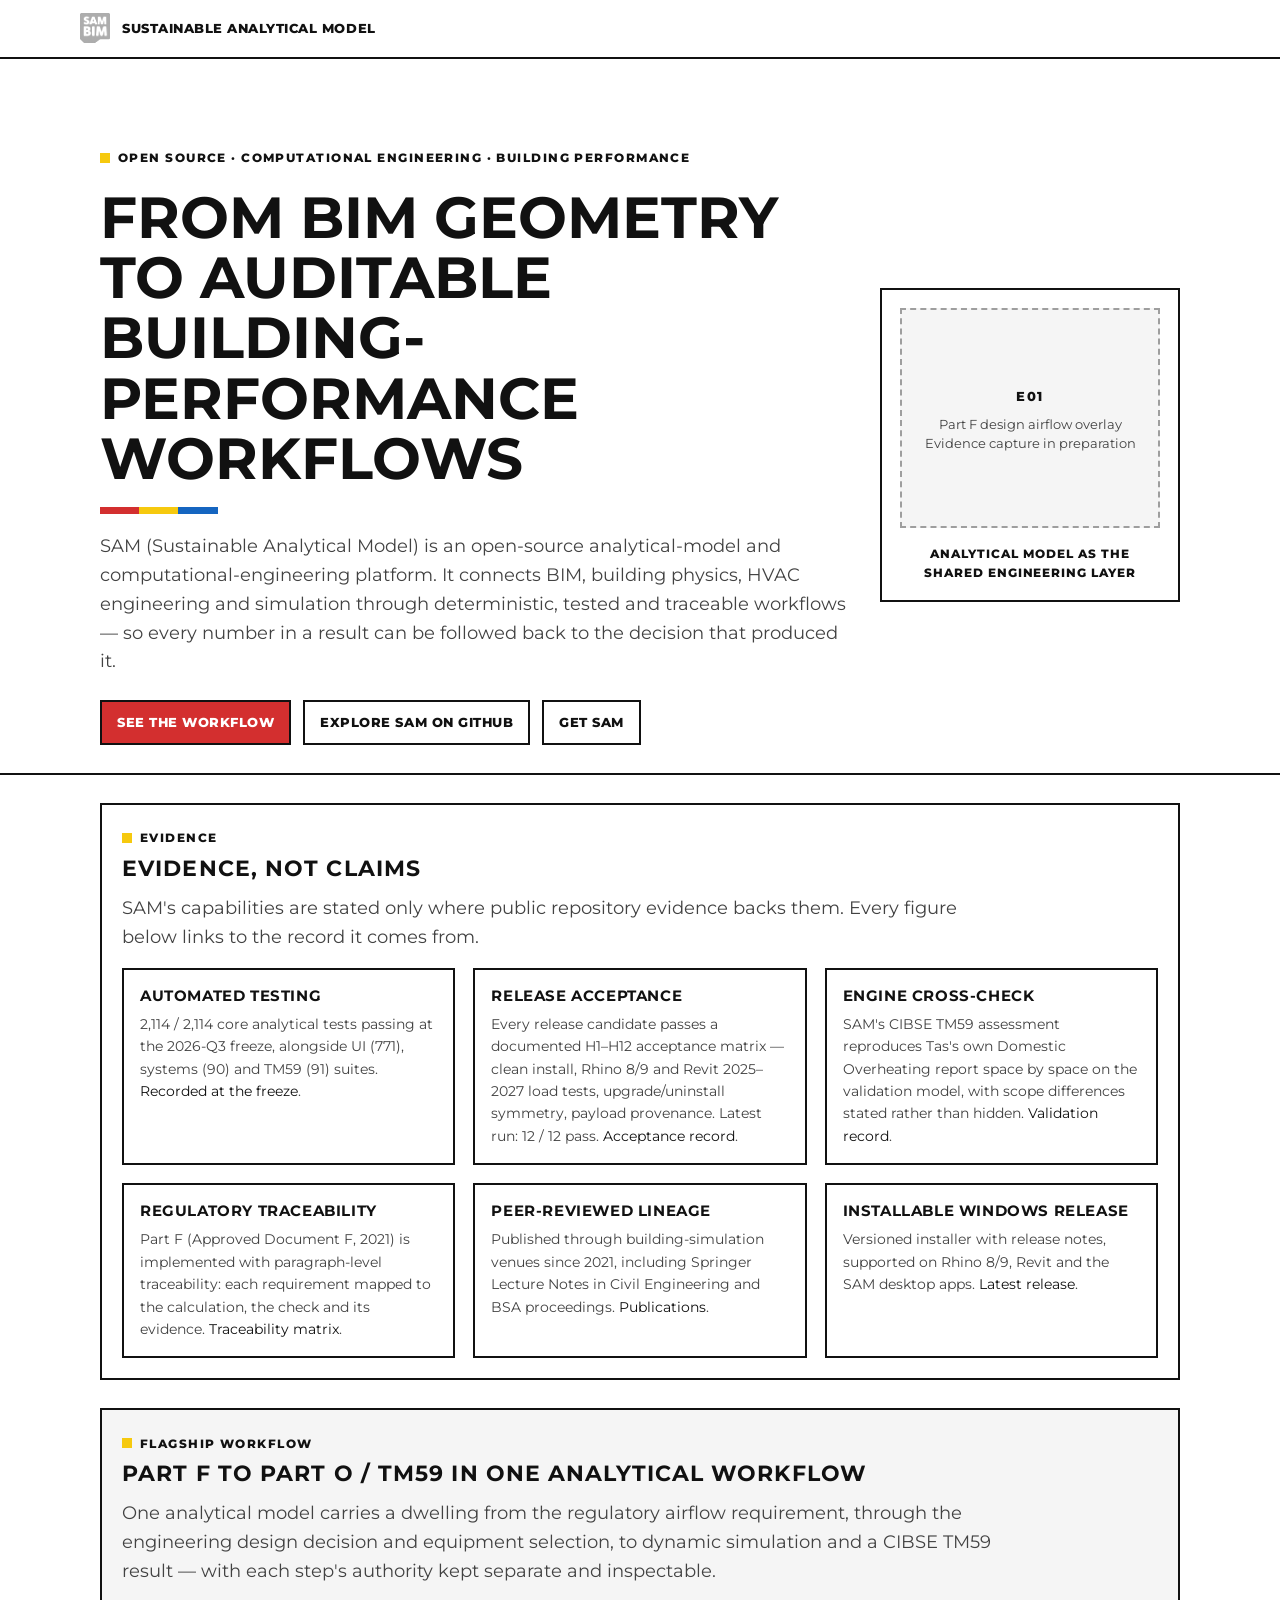
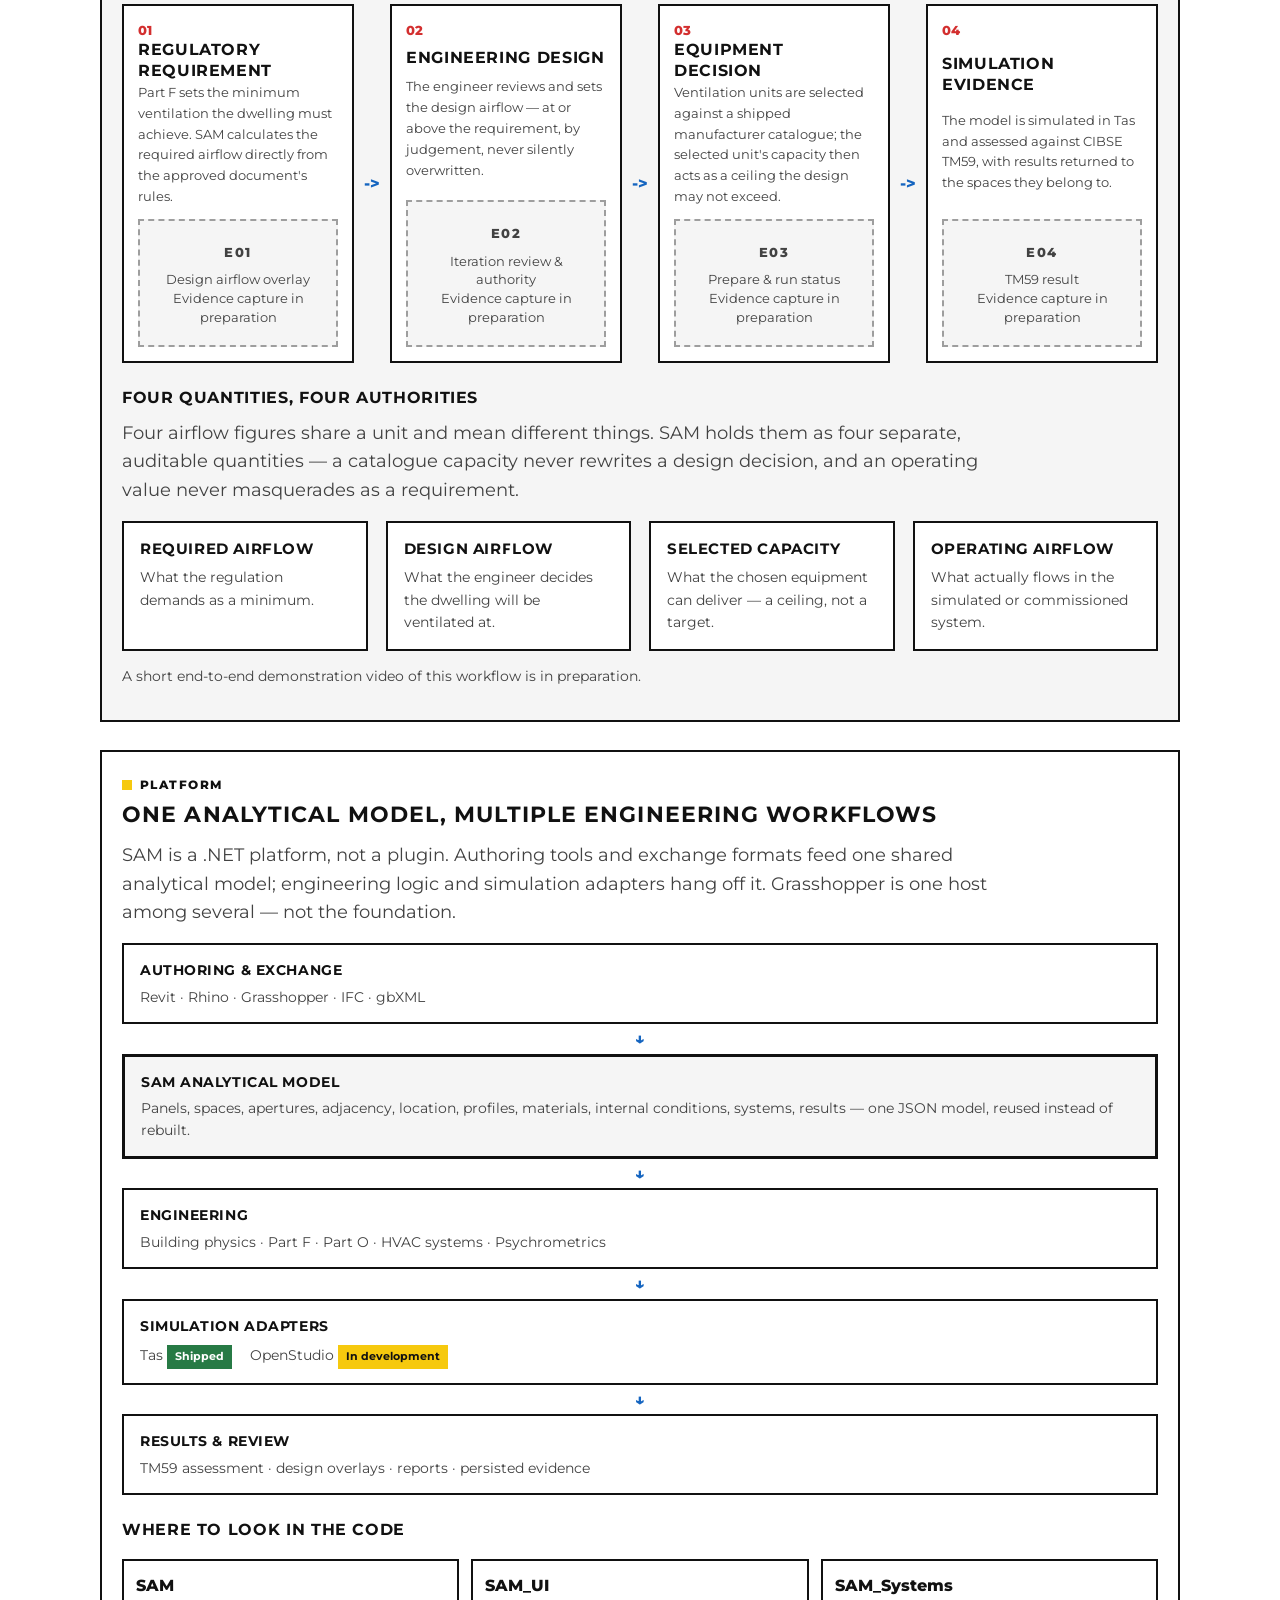
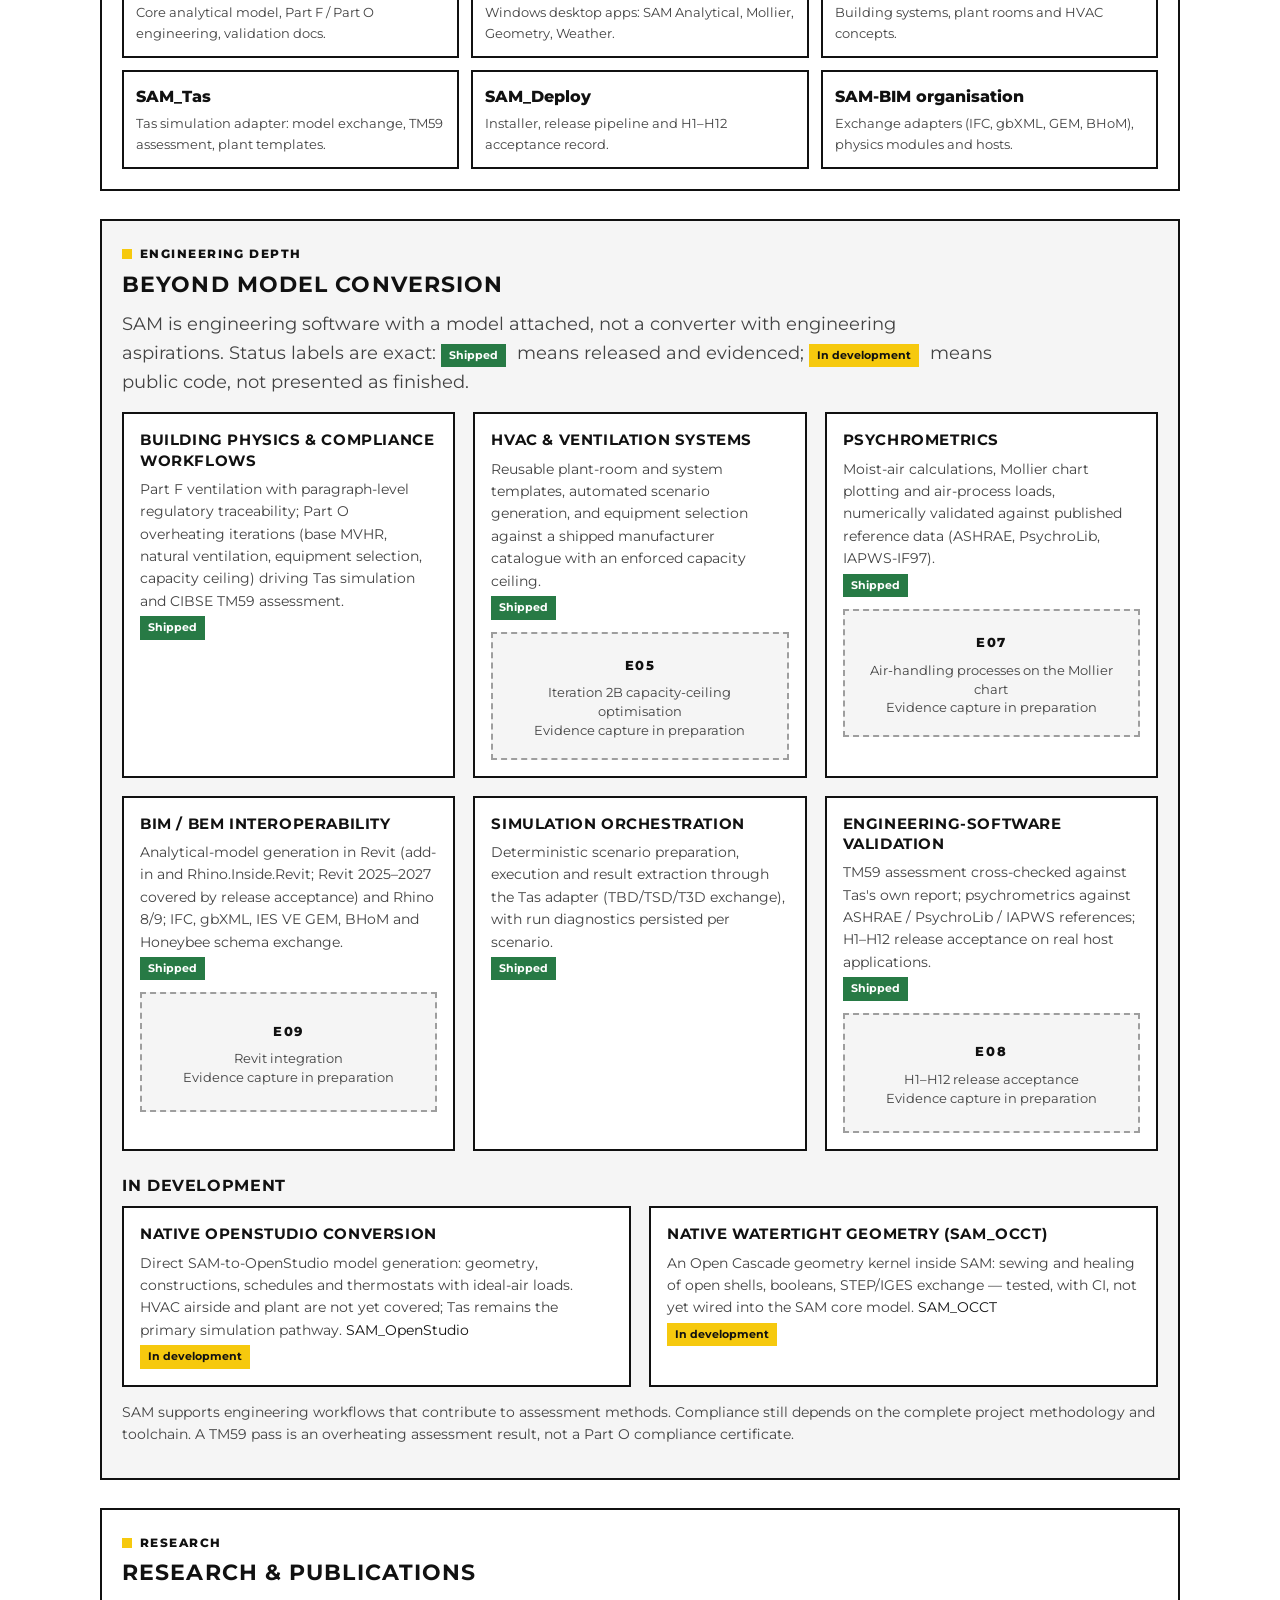
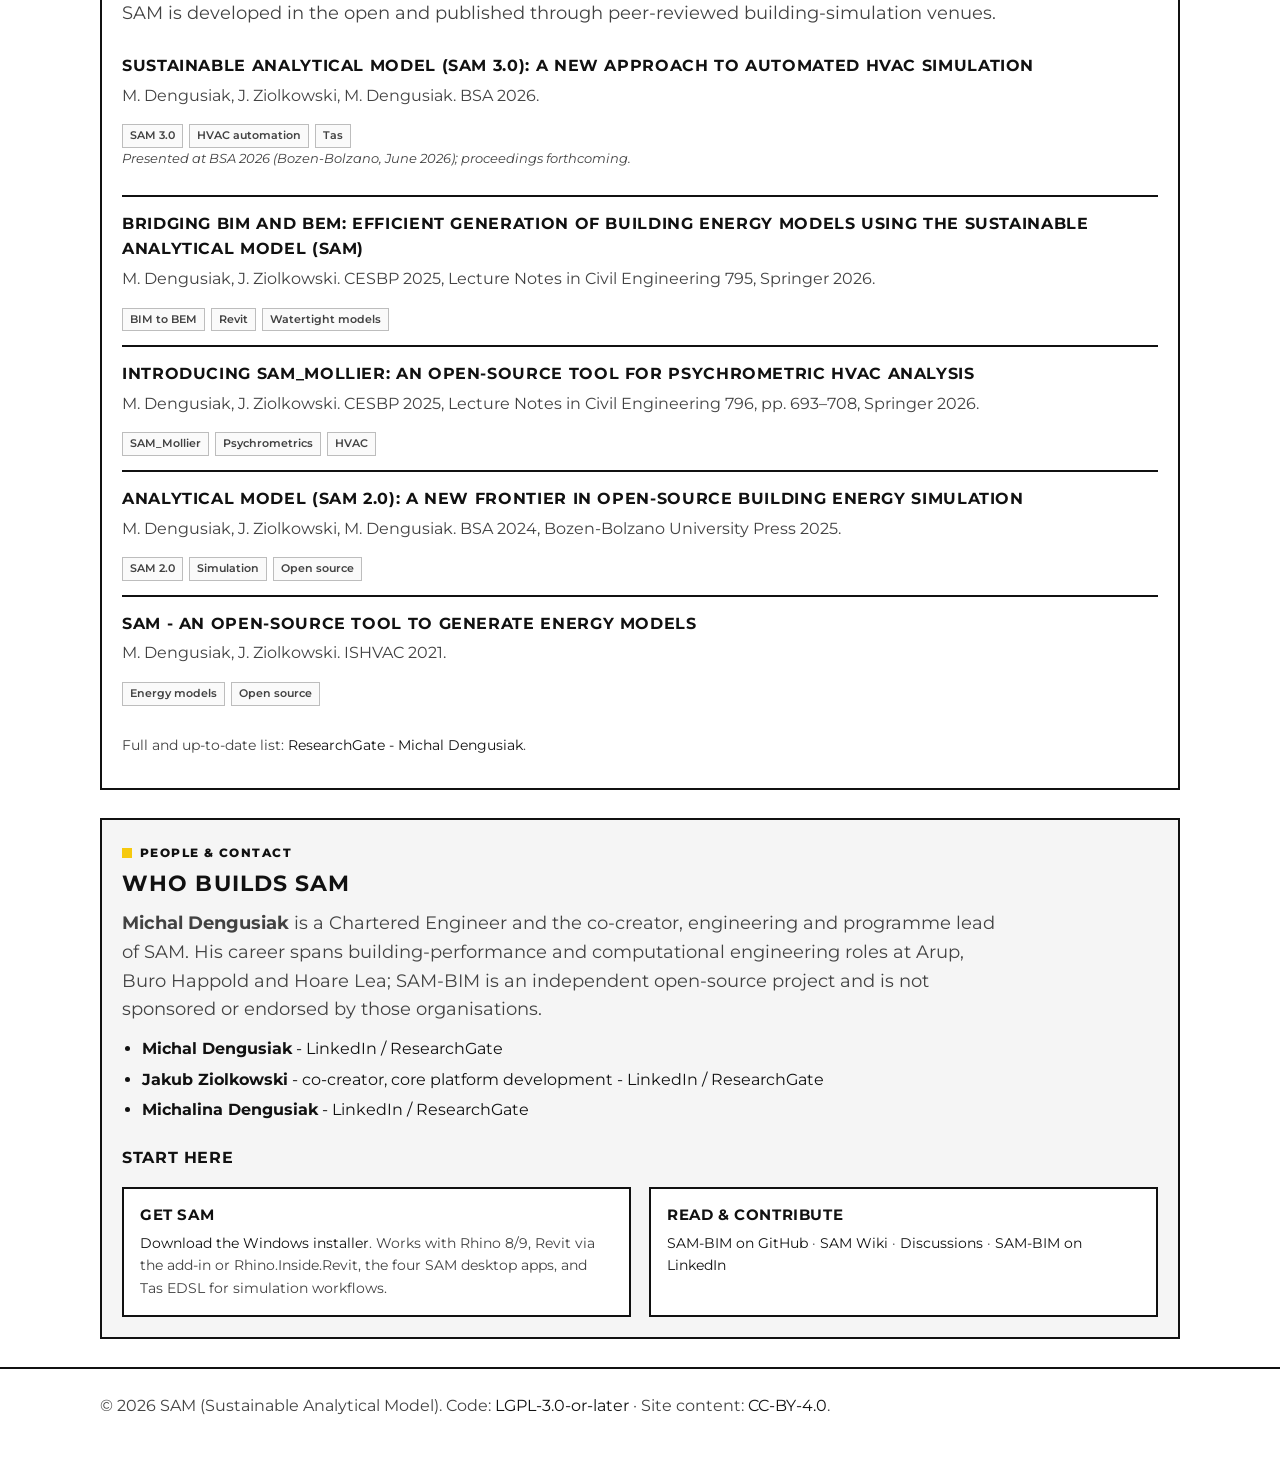
==== index.html @ 0655ae9a "P0 capability presentation: six-section homepage around evidenced Part F -> Part O/TM59 workflow - R" ====
<!DOCTYPE html>
<html lang="en">
<head>
  <meta charset="utf-8" />
  <meta name="viewport" content="width=device-width, initial-scale=1" />
  <title>SAM - Sustainable Analytical Model</title>
  <meta name="description" content="SAM is an open-source analytical-model and computational-engineering platform connecting BIM, building physics, HVAC engineering and simulation through deterministic, tested and traceable workflows." />
  <link rel="preconnect" href="https://fonts.googleapis.com">
  <link rel="preconnect" href="https://fonts.gstatic.com" crossorigin>
  <link href="https://fonts.googleapis.com/css2?family=Montserrat:wght@400;600;700;800&display=swap" rel="stylesheet">
  <link rel="icon" href="assets/SAM_BIM_logo.png" />
  <link rel="canonical" href="https://sambim.xyz/">

  <meta property="og:title" content="SAM - Sustainable Analytical Model" />
  <meta property="og:description" content="Open-source analytical-model and computational-engineering platform: BIM to building physics, HVAC engineering and simulation through tested, traceable workflows." />
  <meta property="og:type" content="website" />
  <meta property="og:image" content="https://sambim.xyz/assets/SAM_BIM_logo.png" />
  <meta property="og:url" content="https://sambim.xyz/" />
  <meta name="twitter:card" content="summary" />
  <meta name="twitter:image" content="https://sambim.xyz/assets/SAM_BIM_logo.png" />
  <meta name="theme-color" content="#111111" />

  <link rel="stylesheet" href="assets/css/site.css" />

  <script type="application/ld+json">
  {
    "@context":"https://schema.org",
    "@graph":[
      {
        "@type":"SoftwareApplication",
        "name":"Sustainable Analytical Model (SAM)",
        "applicationCategory":"EngineeringApplication",
        "operatingSystem":"Windows",
        "description":"Open-source analytical-model and computational-engineering platform connecting BIM, building physics, HVAC engineering and simulation through deterministic, tested and traceable workflows.",
        "publisher":{"@id":"https://sambim.xyz/#org"},
        "offers":{"@type":"Offer","price":"0","priceCurrency":"USD"},
        "license":"https://www.gnu.org/licenses/lgpl-3.0.html",
        "codeRepository":"https://github.com/SAM-BIM/SAM",
        "downloadUrl":"https://github.com/SAM-BIM/SAM_Deploy/releases/latest"
      },
      {
        "@type":"Organization",
        "@id":"https://sambim.xyz/#org",
        "name":"SAM-BIM",
        "url":"https://sambim.xyz",
        "logo":"https://sambim.xyz/assets/SAM_BIM_logo.png",
        "sameAs":[
          "https://github.com/SAM-BIM",
          "https://www.linkedin.com/company/sambim"
        ]
      }
    ]
  }
  </script>
</head>
<body>
  <a class="skip-link" href="#main">Skip to content</a>
  <header class="nav">
    <div class="container nav-inner">
      <a class="logo" href="#top" aria-label="SAM home">
        <img alt="SAM BIM logo" src="assets/SAM_BIM_logo.png" />
        <span class="word">Sustainable Analytical Model</span>
      </a>
      <details class="nav-menu">
        <summary>Menu</summary>
        <nav class="nav-links" aria-label="Primary">
          <a href="#evidence">Evidence</a>
          <a href="#workflow">Workflow</a>
          <a href="#platform">Platform</a>
          <a href="#depth">Engineering</a>
          <a href="#research">Research</a>
          <a href="#contact">Contact</a>
        </nav>
      </details>
    </div>
  </header>

  <!-- ============ SECTION 1 - HERO ============ -->
  <section id="top" class="hero">
    <div class="container hero-grid">
      <div>
        <span class="kicker">Open source &middot; Computational engineering &middot; Building performance</span>
        <h1>From BIM geometry to auditable building-performance workflows</h1>
        <p>SAM (Sustainable Analytical Model) is an open-source analytical-model and computational-engineering platform. It connects BIM, building physics, HVAC engineering and simulation through deterministic, tested and traceable workflows &mdash; so every number in a result can be followed back to the decision that produced it.</p>
        <div class="cta">
          <a class="btn primary" href="#workflow">See the workflow</a>
          <a class="btn" href="https://github.com/SAM-BIM/SAM" target="_blank" rel="noopener noreferrer">Explore SAM on GitHub</a>
          <a class="btn" href="https://github.com/SAM-BIM/SAM_Deploy/releases/latest" target="_blank" rel="noopener noreferrer">Get SAM</a>
        </div>
      </div>
      <div class="hero-media">
        <!-- EVIDENCE SLOT E01: when assets/evidence/E01_SAM_PartF_Design_Airflow_Overlay.png exists, replace this block with:
        <figure>
          <img alt="Part F design airflow review: required, design and operating airflows overlaid on the analytical model" src="assets/evidence/E01_SAM_PartF_Design_Airflow_Overlay.png" />
          <figcaption>Part F design airflow review in SAM.</figcaption>
        </figure> -->
        <div class="evidence-slot" data-evidence="E01">
          <div>
            <span class="eid">E01</span>
            <p class="enote">Part F design airflow overlay<br />Evidence capture in preparation</p>
          </div>
        </div>
        <div class="caption">Analytical model as the shared engineering layer</div>
      </div>
    </div>
  </section>

  <main class="container" id="main">

    <!-- ============ SECTION 2 - EVIDENCE ============ -->
    <section id="evidence" class="band">
      <span class="kicker">Evidence</span>
      <h2>Evidence, not claims</h2>
      <p class="lead">SAM's capabilities are stated only where public repository evidence backs them. Every figure below links to the record it comes from.</p>
      <div class="grid cols-3 mt-16">
        <article class="card">
          <h3>Automated testing</h3>
          <p>2,114 / 2,114 core analytical tests passing at the 2026-Q3 freeze, alongside UI (771), systems (90) and TM59 (91) suites. <a href="https://github.com/SAM-BIM/SAM/blob/sow/2026-Q3/PROJECT_PROGRESS.md" target="_blank" rel="noopener noreferrer">Recorded at the freeze</a>.</p>
        </article>
        <article class="card">
          <h3>Release acceptance</h3>
          <p>Every release candidate passes a documented H1&ndash;H12 acceptance matrix &mdash; clean install, Rhino 8/9 and Revit 2025&ndash;2027 load tests, upgrade/uninstall symmetry, payload provenance. Latest run: 12 / 12 pass. <a href="https://github.com/SAM-BIM/SAM_Deploy/blob/sow/2026-Q3/RELEASE_VALIDATION.md" target="_blank" rel="noopener noreferrer">Acceptance record</a>.</p>
        </article>
        <article class="card">
          <h3>Engine cross-check</h3>
          <p>SAM's CIBSE TM59 assessment reproduces Tas's own Domestic Overheating report space by space on the validation model, with scope differences stated rather than hidden. <a href="https://github.com/SAM-BIM/SAM/blob/sow/2026-Q3/documentation/PartO-TAS-VALIDATION.md" target="_blank" rel="noopener noreferrer">Validation record</a>.</p>
        </article>
        <article class="card">
          <h3>Regulatory traceability</h3>
          <p>Part F (Approved Document F, 2021) is implemented with paragraph-level traceability: each requirement mapped to the calculation, the check and its evidence. <a href="https://github.com/SAM-BIM/SAM/blob/sow/2026-Q3/documentation/PartF-ADF-Volume1-2021-Traceability.md" target="_blank" rel="noopener noreferrer">Traceability matrix</a>.</p>
        </article>
        <article class="card">
          <h3>Peer-reviewed lineage</h3>
          <p>Published through building-simulation venues since 2021, including Springer Lecture Notes in Civil Engineering and BSA proceedings. <a href="#research">Publications</a>.</p>
        </article>
        <article class="card">
          <h3>Installable Windows release</h3>
          <p>Versioned installer with release notes, supported on Rhino 8/9, Revit and the SAM desktop apps. <a href="https://github.com/SAM-BIM/SAM_Deploy/releases/latest" target="_blank" rel="noopener noreferrer">Latest release</a>.</p>
        </article>
      </div>
    </section>

    <!-- ============ SECTION 3 - FLAGSHIP ENGINEERING WORKFLOW ============ -->
    <section id="workflow" class="band soft">
      <span class="kicker">Flagship workflow</span>
      <h2>Part F to Part O / TM59 in one analytical workflow</h2>
      <p class="lead">One analytical model carries a dwelling from the regulatory airflow requirement, through the engineering design decision and equipment selection, to dynamic simulation and a CIBSE TM59 result &mdash; with each step's authority kept separate and inspectable.</p>

      <div class="workflow">
        <div class="step">
          <span class="num">01</span>
          <strong>Regulatory requirement</strong>
          <span>Part F sets the minimum ventilation the dwelling must achieve. SAM calculates the required airflow directly from the approved document's rules.</span>
          <!-- EVIDENCE SLOT E01: assets/evidence/E01_SAM_PartF_Design_Airflow_Overlay.png -->
          <div class="evidence-slot" data-evidence="E01">
            <div>
              <span class="eid">E01</span>
              <p class="enote">Design airflow overlay<br />Evidence capture in preparation</p>
            </div>
          </div>
        </div>
        <div class="connector" aria-hidden="true">-&gt;</div>
        <div class="step">
          <span class="num">02</span>
          <strong>Engineering design</strong>
          <span>The engineer reviews and sets the design airflow &mdash; at or above the requirement, by judgement, never silently overwritten.</span>
          <!-- EVIDENCE SLOT E02: assets/evidence/E02_SAM_PartO_Review_Iteration_Authority.png -->
          <div class="evidence-slot" data-evidence="E02">
            <div>
              <span class="eid">E02</span>
              <p class="enote">Iteration review &amp; authority<br />Evidence capture in preparation</p>
            </div>
          </div>
        </div>
        <div class="connector" aria-hidden="true">-&gt;</div>
        <div class="step">
          <span class="num">03</span>
          <strong>Equipment decision</strong>
          <span>Ventilation units are selected against a shipped manufacturer catalogue; the selected unit's capacity then acts as a ceiling the design may not exceed.</span>
          <!-- EVIDENCE SLOT E03: assets/evidence/E03_SAM_PartO_Prepare_Run_Status.png -->
          <div class="evidence-slot" data-evidence="E03">
            <div>
              <span class="eid">E03</span>
              <p class="enote">Prepare &amp; run status<br />Evidence capture in preparation</p>
            </div>
          </div>
        </div>
        <div class="connector" aria-hidden="true">-&gt;</div>
        <div class="step">
          <span class="num">04</span>
          <strong>Simulation evidence</strong>
          <span>The model is simulated in Tas and assessed against CIBSE TM59, with results returned to the spaces they belong to.</span>
          <!-- EVIDENCE SLOT E04: assets/evidence/E04_SAM_PartO_TM59_Result.png -->
          <div class="evidence-slot" data-evidence="E04">
            <div>
              <span class="eid">E04</span>
              <p class="enote">TM59 result<br />Evidence capture in preparation</p>
            </div>
          </div>
        </div>
      </div>

      <h3 class="mt-22">Four quantities, four authorities</h3>
      <p class="lead">Four airflow figures share a unit and mean different things. SAM holds them as four separate, auditable quantities &mdash; a catalogue capacity never rewrites a design decision, and an operating value never masquerades as a requirement.</p>
      <div class="grid cols-4 mt-16">
        <article class="card">
          <h3>Required airflow</h3>
          <p>What the regulation demands as a minimum.</p>
        </article>
        <article class="card">
          <h3>Design airflow</h3>
          <p>What the engineer decides the dwelling will be ventilated at.</p>
        </article>
        <article class="card">
          <h3>Selected capacity</h3>
          <p>What the chosen equipment can deliver &mdash; a ceiling, not a target.</p>
        </article>
        <article class="card">
          <h3>Operating airflow</h3>
          <p>What actually flows in the simulated or commissioned system.</p>
        </article>
      </div>
      <p class="note mt-14">
        <!-- VIDEO SLOT V1: ~3-minute flagship workflow video. Insert an embedded player here when V1 exists. -->
        A short end-to-end demonstration video of this workflow is in preparation.
      </p>
    </section>

    <!-- ============ SECTION 4 - SAM PLATFORM ============ -->
    <section id="platform" class="band">
      <span class="kicker">Platform</span>
      <h2>One analytical model, multiple engineering workflows</h2>
      <p class="lead">SAM is a .NET platform, not a plugin. Authoring tools and exchange formats feed one shared analytical model; engineering logic and simulation adapters hang off it. Grasshopper is one host among several &mdash; not the foundation.</p>

      <!-- ARCHITECTURE SLOT D1: replace this text architecture with assets/evidence/D1 (platform architecture diagram) when available. -->
      <div class="stack mt-16">
        <div class="layer">
          <h3>Authoring &amp; exchange</h3>
          <p>Revit &middot; Rhino &middot; Grasshopper &middot; IFC &middot; gbXML</p>
        </div>
        <div class="arrow" aria-hidden="true">&darr;</div>
        <div class="layer core">
          <h3>SAM analytical model</h3>
          <p>Panels, spaces, apertures, adjacency, location, profiles, materials, internal conditions, systems, results &mdash; one JSON model, reused instead of rebuilt.</p>
        </div>
        <div class="arrow" aria-hidden="true">&darr;</div>
        <div class="layer">
          <h3>Engineering</h3>
          <p>Building physics &middot; Part F &middot; Part O &middot; HVAC systems &middot; Psychrometrics</p>
        </div>
        <div class="arrow" aria-hidden="true">&darr;</div>
        <div class="layer">
          <h3>Simulation adapters</h3>
          <p>Tas <span class="tag shipped">Shipped</span> &nbsp; OpenStudio <span class="tag dev">In development</span></p>
        </div>
        <div class="arrow" aria-hidden="true">&darr;</div>
        <div class="layer">
          <h3>Results &amp; review</h3>
          <p>TM59 assessment &middot; design overlays &middot; reports &middot; persisted evidence</p>
        </div>
      </div>

      <h3 class="mt-22">Where to look in the code</h3>
      <div class="repo-list mt-16">
        <div class="repo"><a href="https://github.com/SAM-BIM/SAM" target="_blank" rel="noopener noreferrer">SAM</a><span>Core analytical model, Part F / Part O engineering, validation docs.</span></div>
        <div class="repo"><a href="https://github.com/SAM-BIM/SAM_UI" target="_blank" rel="noopener noreferrer">SAM_UI</a><span>Windows desktop apps: SAM Analytical, Mollier, Geometry, Weather.</span></div>
        <div class="repo"><a href="https://github.com/SAM-BIM/SAM_Systems" target="_blank" rel="noopener noreferrer">SAM_Systems</a><span>Building systems, plant rooms and HVAC concepts.</span></div>
        <div class="repo"><a href="https://github.com/SAM-BIM/SAM_Tas" target="_blank" rel="noopener noreferrer">SAM_Tas</a><span>Tas simulation adapter: model exchange, TM59 assessment, plant templates.</span></div>
        <div class="repo"><a href="https://github.com/SAM-BIM/SAM_Deploy" target="_blank" rel="noopener noreferrer">SAM_Deploy</a><span>Installer, release pipeline and H1&ndash;H12 acceptance record.</span></div>
        <div class="repo"><a href="https://github.com/SAM-BIM" target="_blank" rel="noopener noreferrer">SAM-BIM organisation</a><span>Exchange adapters (IFC, gbXML, GEM, BHoM), physics modules and hosts.</span></div>
      </div>
    </section>

    <!-- ============ SECTION 5 - ENGINEERING DEPTH ============ -->
    <section id="depth" class="band soft">
      <span class="kicker">Engineering depth</span>
      <h2>Beyond model conversion</h2>
      <p class="lead">SAM is engineering software with a model attached, not a converter with engineering aspirations. Status labels are exact: <span class="tag shipped">Shipped</span> means released and evidenced; <span class="tag dev">In development</span> means public code, not presented as finished.</p>

      <div class="grid cols-3 mt-16">
        <article class="card">
          <h3>Building physics &amp; compliance workflows</h3>
          <p>Part F ventilation with paragraph-level regulatory traceability; Part O overheating iterations (base MVHR, natural ventilation, equipment selection, capacity ceiling) driving Tas simulation and CIBSE TM59 assessment.</p>
          <span class="tag shipped">Shipped</span>
        </article>
        <article class="card">
          <h3>HVAC &amp; ventilation systems</h3>
          <p>Reusable plant-room and system templates, automated scenario generation, and equipment selection against a shipped manufacturer catalogue with an enforced capacity ceiling.</p>
          <span class="tag shipped">Shipped</span>
          <!-- EVIDENCE SLOT E05: assets/evidence/E05_SAM_PartO_Iteration2B_Optimisation.png -->
          <div class="evidence-slot" data-evidence="E05">
            <div>
              <span class="eid">E05</span>
              <p class="enote">Iteration 2B capacity-ceiling optimisation<br />Evidence capture in preparation</p>
            </div>
          </div>
        </article>
        <article class="card">
          <h3>Psychrometrics</h3>
          <p>Moist-air calculations, Mollier chart plotting and air-process loads, numerically validated against published reference data (ASHRAE, PsychroLib, IAPWS-IF97).</p>
          <span class="tag shipped">Shipped</span>
          <!-- EVIDENCE SLOT E07: assets/evidence/E07_SAM_AHU_Mollier.png -->
          <div class="evidence-slot" data-evidence="E07">
            <div>
              <span class="eid">E07</span>
              <p class="enote">Air-handling processes on the Mollier chart<br />Evidence capture in preparation</p>
            </div>
          </div>
        </article>
        <article class="card">
          <h3>BIM / BEM interoperability</h3>
          <p>Analytical-model generation in Revit (add-in and Rhino.Inside.Revit; Revit 2025&ndash;2027 covered by release acceptance) and Rhino 8/9; IFC, gbXML, IES VE GEM, BHoM and Honeybee schema exchange.</p>
          <span class="tag shipped">Shipped</span>
          <!-- EVIDENCE SLOT E09: assets/evidence/E09_SAM_Revit_Integration.png -->
          <div class="evidence-slot" data-evidence="E09">
            <div>
              <span class="eid">E09</span>
              <p class="enote">Revit integration<br />Evidence capture in preparation</p>
            </div>
          </div>
        </article>
        <article class="card">
          <h3>Simulation orchestration</h3>
          <p>Deterministic scenario preparation, execution and result extraction through the Tas adapter (TBD/TSD/T3D exchange), with run diagnostics persisted per scenario.</p>
          <span class="tag shipped">Shipped</span>
        </article>
        <article class="card">
          <h3>Engineering-software validation</h3>
          <p>TM59 assessment cross-checked against Tas's own report; psychrometrics against ASHRAE / PsychroLib / IAPWS references; H1&ndash;H12 release acceptance on real host applications.</p>
          <span class="tag shipped">Shipped</span>
          <!-- EVIDENCE SLOT E08: assets/evidence/E08_SAM_Release_Validation_H1_H12.png -->
          <div class="evidence-slot" data-evidence="E08">
            <div>
              <span class="eid">E08</span>
              <p class="enote">H1&ndash;H12 release acceptance<br />Evidence capture in preparation</p>
            </div>
          </div>
        </article>
      </div>

      <h3 class="mt-22">In development</h3>
      <div class="grid cols-2">
        <article class="card">
          <h3>Native OpenStudio conversion</h3>
          <p>Direct SAM-to-OpenStudio model generation: geometry, constructions, schedules and thermostats with ideal-air loads. HVAC airside and plant are not yet covered; Tas remains the primary simulation pathway. <a href="https://github.com/SAM-BIM/SAM_OpenStudio" target="_blank" rel="noopener noreferrer">SAM_OpenStudio</a></p>
          <span class="tag dev">In development</span>
        </article>
        <article class="card">
          <h3>Native watertight geometry (SAM_OCCT)</h3>
          <p>An Open Cascade geometry kernel inside SAM: sewing and healing of open shells, booleans, STEP/IGES exchange &mdash; tested, with CI, not yet wired into the SAM core model. <a href="https://github.com/SAM-BIM/SAM_OCCT" target="_blank" rel="noopener noreferrer">SAM_OCCT</a></p>
          <span class="tag dev">In development</span>
        </article>
      </div>
      <p class="note mt-14">SAM supports engineering workflows that contribute to assessment methods. Compliance still depends on the complete project methodology and toolchain. A TM59 pass is an overheating assessment result, not a Part O compliance certificate.</p>
    </section>

    <!-- ============ SECTION 6 - RESEARCH / PEOPLE / CONTACT ============ -->
    <section id="research" class="band">
      <span class="kicker">Research</span>
      <h2>Research &amp; publications</h2>
      <p class="lead">SAM is developed in the open and published through peer-reviewed building-simulation venues.</p>

      <article class="publication">
        <h3>Sustainable Analytical Model (SAM 3.0): A New Approach to Automated HVAC Simulation</h3>
        <p class="muted">M. Dengusiak, J. Ziolkowski, M. Dengusiak. BSA 2026.</p>
        <span class="tag">SAM 3.0</span><span class="tag">HVAC automation</span><span class="tag">Tas</span>
        <p class="coming">Presented at BSA 2026 (Bozen-Bolzano, June 2026); proceedings forthcoming.</p>
      </article>

      <article class="publication">
        <h3><a href="https://doi.org/10.1007/978-3-032-14011-1_75" target="_blank" rel="noopener noreferrer">Bridging BIM and BEM: Efficient Generation of Building Energy Models Using the Sustainable Analytical Model (SAM)</a></h3>
        <p class="muted">M. Dengusiak, J. Ziolkowski. CESBP 2025, Lecture Notes in Civil Engineering 795, Springer 2026.</p>
        <span class="tag">BIM to BEM</span><span class="tag">Revit</span><span class="tag">Watertight models</span>
      </article>

      <article class="publication">
        <h3><a href="https://doi.org/10.1007/978-3-032-14019-7_51" target="_blank" rel="noopener noreferrer">Introducing SAM_Mollier: An Open-Source Tool for Psychrometric HVAC Analysis</a></h3>
        <p class="muted">M. Dengusiak, J. Ziolkowski. CESBP 2025, Lecture Notes in Civil Engineering 796, pp. 693&ndash;708, Springer 2026.</p>
        <span class="tag">SAM_Mollier</span><span class="tag">Psychrometrics</span><span class="tag">HVAC</span>
      </article>

      <article class="publication">
        <h3><a href="https://doi.org/10.13124/9788860462022" target="_blank" rel="noopener noreferrer">Analytical Model (SAM 2.0): A New Frontier in Open-Source Building Energy Simulation</a></h3>
        <p class="muted">M. Dengusiak, J. Ziolkowski, M. Dengusiak. BSA 2024, Bozen-Bolzano University Press 2025.</p>
        <span class="tag">SAM 2.0</span><span class="tag">Simulation</span><span class="tag">Open source</span>
      </article>

      <article class="publication">
        <h3><a href="https://www.researchgate.net/publication/354793510_SAM_-_An_Open-Source_Tool_to_Generate_Energy_Models" target="_blank" rel="noopener noreferrer">SAM - An Open-Source Tool to Generate Energy Models</a></h3>
        <p class="muted">M. Dengusiak, J. Ziolkowski. ISHVAC 2021.</p>
        <span class="tag">Energy models</span><span class="tag">Open source</span>
      </article>

      <p class="note mt-14">Full and up-to-date list: <a href="https://www.researchgate.net/profile/Michal-Dengusiak/publications" target="_blank" rel="noopener noreferrer">ResearchGate - Michal Dengusiak</a>.</p>
    </section>

    <section id="contact" class="band soft">
      <span class="kicker">People &amp; contact</span>
      <h2>Who builds SAM</h2>
      <p class="lead"><strong>Michal Dengusiak</strong> is a Chartered Engineer and the co-creator, engineering and programme lead of SAM. His career spans building-performance and computational engineering roles at Arup, Buro Happold and Hoare Lea; SAM-BIM is an independent open-source project and is not sponsored or endorsed by those organisations.</p>
      <ul>
        <li><strong>Michal Dengusiak</strong> - <a href="https://www.linkedin.com/in/michal-dengusiak-a8028020/" target="_blank" rel="noopener noreferrer">LinkedIn</a> / <a href="https://www.researchgate.net/profile/Michal-Dengusiak" target="_blank" rel="noopener noreferrer">ResearchGate</a></li>
        <li><strong>Jakub Ziolkowski</strong> - co-creator, core platform development - <a href="https://www.linkedin.com/in/jakubziolkowski/" target="_blank" rel="noopener noreferrer">LinkedIn</a> / <a href="https://www.researchgate.net/profile/Jakub-Ziolkowski" target="_blank" rel="noopener noreferrer">ResearchGate</a></li>
        <li><strong>Michalina Dengusiak</strong> - <a href="https://www.linkedin.com/in/michalina-dengusiak-809a97303/" target="_blank" rel="noopener noreferrer">LinkedIn</a> / <a href="https://www.researchgate.net/profile/Michalina-Dengusiak" target="_blank" rel="noopener noreferrer">ResearchGate</a></li>
      </ul>

      <h3 class="mt-22">Start here</h3>
      <div class="grid cols-2 mt-16">
        <article class="card">
          <h3>Get SAM</h3>
          <p><a href="https://github.com/SAM-BIM/SAM_Deploy/releases/latest" target="_blank" rel="noopener noreferrer">Download the Windows installer</a>. Works with Rhino 8/9, Revit via the add-in or Rhino.Inside.Revit, the four SAM desktop apps, and Tas EDSL for simulation workflows.</p>
        </article>
        <article class="card">
          <h3>Read &amp; contribute</h3>
          <p><a href="https://github.com/SAM-BIM" target="_blank" rel="noopener noreferrer">SAM-BIM on GitHub</a> &middot; <a href="https://github.com/SAM-BIM/SAM/wiki" target="_blank" rel="noopener noreferrer">SAM Wiki</a> &middot; <a href="https://github.com/SAM-BIM/SAM/discussions" target="_blank" rel="noopener noreferrer">Discussions</a> &middot; <a href="https://www.linkedin.com/company/sambim" target="_blank" rel="noopener noreferrer">SAM-BIM on LinkedIn</a></p>
        </article>
      </div>
      <!-- EVIDENCE SLOT E06: assets/evidence/E06_SAM_Analytical_Model_Context.png - candidate supporting visual for this section or the SAM README screenshot strip. -->
    </section>

  </main>

  <footer>
    <div class="container">
      <div>&copy; <span id="year">2026</span> SAM (Sustainable Analytical Model). Code: <a href="https://www.gnu.org/licenses/lgpl-3.0.html" target="_blank" rel="noopener noreferrer">LGPL-3.0-or-later</a> &middot; Site content: <a href="https://creativecommons.org/licenses/by/4.0/" target="_blank" rel="noopener noreferrer">CC-BY-4.0</a>.</div>
    </div>
  </footer>

  <script>
    document.getElementById('year').textContent = new Date().getFullYear();
  </script>
</body>
</html>
---- assets/css/site.css ----
/* SAM - Sustainable Analytical Model | sambim.xyz
   Extracted from index.html (Phase 3). Design tokens unchanged. */

:root{
  --bg:#ffffff;
  --text:#111111;
  --muted:#424242;
  --soft:#f5f5f5;
  --line:#111111;
  --red:#d32f2f;
  --blue:#1565c0;
  --yellow:#f6c90e;
  --green:#277a45;
}
*{box-sizing:border-box}
html,body{margin:0;padding:0;color:var(--text);background:var(--bg);font:16px/1.6 Montserrat,system-ui,-apple-system,Segoe UI,Roboto,Helvetica,Arial,sans-serif}
html{scroll-behavior:smooth}
a{color:var(--text);text-decoration:none;border-bottom:1px solid transparent}
a:hover{border-bottom-color:var(--text)}
.container{max-width:1120px;margin:0 auto;padding:0 20px}

/* Accessibility: skip link (hidden until focused) */
.skip-link{position:absolute;left:-9999px;top:0;background:#fff;border:2px solid var(--line);padding:8px 12px;z-index:30;font-weight:700}
.skip-link:focus{left:12px;top:12px}

/* Header / navigation */
.nav{position:sticky;top:0;z-index:20;background:#fff;border-bottom:2px solid var(--line)}
.nav-inner{display:flex;align-items:center;justify-content:space-between;gap:20px;padding:13px 0}
.logo{display:flex;align-items:center;gap:12px;min-width:235px}
.logo img{width:30px;height:30px;filter:grayscale(100%) contrast(120%)}
.logo .word{font-weight:800;letter-spacing:.04em;text-transform:uppercase;font-size:13px}
.nav-menu{display:flex}
.nav-menu>summary{display:none;list-style:none;cursor:pointer;border:2px solid var(--line);padding:8px 12px;font-weight:800;text-transform:uppercase;letter-spacing:.06em;font-size:12px;background:#fff}
.nav-menu>summary::-webkit-details-marker{display:none}
.nav-links{display:flex;align-items:center;justify-content:flex-end;gap:14px;flex-wrap:wrap}
.nav-links a{font-size:12px;letter-spacing:.06em;text-transform:uppercase;font-weight:700}

/* Hero */
.hero{border-bottom:2px solid var(--line);padding:58px 0 28px}
.hero-grid{display:grid;grid-template-columns:minmax(0,1.35fr) 300px;gap:34px;align-items:center}
.hero h1{font-size:clamp(31px,5vw,58px);line-height:1.04;margin:12px 0;text-transform:uppercase;letter-spacing:0}
.hero h1::after{content:"";display:block;width:118px;height:7px;margin:18px 0 0;background:linear-gradient(90deg,var(--red) 0 33%,var(--yellow) 33% 66%,var(--blue) 66% 100%)}
.hero p{max-width:760px;margin:18px 0 0;color:var(--muted);font-size:18px}
.hero-media{border:2px solid var(--line);padding:18px;background:#fff;display:grid;place-items:center;min-height:260px}
.hero-media img{max-width:210px;width:72%;height:auto}
.hero-media .caption{margin-top:16px;font-weight:800;text-transform:uppercase;letter-spacing:.08em;text-align:center;font-size:12px}
.cta{display:flex;gap:12px;flex-wrap:wrap;margin-top:24px}
.btn{display:inline-flex;align-items:center;justify-content:center;min-height:44px;padding:10px 15px;border:2px solid var(--line);font-weight:800;text-transform:uppercase;letter-spacing:.04em;font-size:13px;background:#fff}
.btn.primary{background:var(--red);color:#fff}
.btn.primary:hover{border-bottom-color:var(--line)}

/* Layout primitives */
main{padding:26px 0 80px}
section{margin:28px 0}
.band{border:2px solid var(--line);padding:20px;background:#fff}
.band.soft{background:var(--soft)}
.grid{display:grid;gap:18px}
.cols-2{grid-template-columns:repeat(2,minmax(0,1fr))}
.cols-3{grid-template-columns:repeat(3,minmax(0,1fr))}
.cols-4{grid-template-columns:repeat(4,minmax(0,1fr))}
.card{border:2px solid var(--line);background:#fff;padding:16px;min-width:0}
.card h3{margin:0 0 7px;font-size:15px;line-height:1.35;text-transform:uppercase;letter-spacing:.04em}
.card p{margin:0;color:var(--muted);font-size:14px}
.kicker{display:inline-flex;align-items:center;gap:8px;font-size:12px;letter-spacing:.12em;text-transform:uppercase;font-weight:800;margin-bottom:8px}
.kicker::before{content:"";display:inline-block;width:10px;height:10px;background:var(--yellow)}
h2{font-size:22px;line-height:1.2;margin:0 0 12px;text-transform:uppercase;letter-spacing:.05em}
h3{font-size:16px;margin:0 0 8px;text-transform:uppercase;letter-spacing:.04em}
p{margin:0 0 12px}
.muted{color:var(--muted)}
.lead{font-size:18px;max-width:880px;color:var(--muted)}
ul,ol{margin:0;padding-left:20px}
li{margin:5px 0}
.note{font-size:14px;color:var(--muted)}
.metric-row{display:grid;grid-template-columns:repeat(4,minmax(0,1fr));gap:12px;margin-top:16px}
.metric{border:2px solid var(--line);padding:14px;background:#fff}
.metric strong{display:block;font-size:23px;line-height:1.1}
.metric span{display:block;margin-top:6px;color:var(--muted);font-size:13px}

/* Workflow steps */
.workflow{display:grid;grid-template-columns:1fr auto 1fr auto 1fr auto 1fr;gap:10px;align-items:stretch;margin-top:18px}
.step{border:2px solid var(--line);background:#fff;padding:14px;min-height:116px;display:flex;flex-direction:column;justify-content:space-between}
.step .num{font-weight:800;color:var(--red);font-size:13px}
.step strong{text-transform:uppercase;letter-spacing:.04em;line-height:1.3}
.step span{color:var(--muted);font-size:13px}
.connector{display:grid;place-items:center;font-weight:800;color:var(--blue)}

/* Roadmap timeline */
.timeline{display:grid;gap:12px;margin-top:14px}
.milestone{display:grid;grid-template-columns:145px 1fr;gap:16px;border-top:2px solid var(--line);padding-top:12px}
.milestone strong{font-size:15px;text-transform:uppercase;letter-spacing:.04em}
.milestone p{margin:0;color:var(--muted)}

/* Ecosystem */
.module-group{margin-top:18px}
.module-group h3{display:flex;align-items:center;gap:8px;margin-bottom:10px}
.module-group h3::before{content:"";width:10px;height:10px;background:var(--blue)}
.repo-list{display:grid;grid-template-columns:repeat(3,minmax(0,1fr));gap:12px}
.repo{border:2px solid var(--line);padding:12px;background:#fff}
.repo a{font-weight:800}
.repo span{display:block;margin-top:4px;color:var(--muted);font-size:13px}

/* Publications */
.publication{border-top:2px solid var(--line);padding:14px 0}
.publication:first-of-type{border-top:0}
.publication h3{margin-bottom:4px}
.coming{color:var(--muted);font-size:13px;font-style:italic}

/* Tags and status chips */
.tag{display:inline-block;border:1px solid #bdbdbd;color:var(--muted);padding:2px 7px;margin:4px 6px 0 0;font-size:11px;font-weight:600;text-transform:none;letter-spacing:0;background:#fafafa}
.tag.shipped{background:var(--green);border-color:var(--green);color:#ffffff;font-weight:700}
.tag.dev{background:var(--yellow);border-color:var(--yellow);color:#111111;font-weight:700}
.tag.future{background:#ffffff;border-color:var(--blue);color:var(--blue);font-weight:700}

/* Figures (used by workflow screenshots) */
figure{margin:18px 0}
figure img{max-width:100%;height:auto;border:2px solid var(--line);display:block}
figcaption{margin-top:8px;font-size:13px;color:var(--muted)}

/* Evidence slots: screenshot placeholders until the captures exist.
   Never reference a missing image; swap the slot for a <figure> on drop-in. */
.evidence-slot{border:2px dashed #9e9e9e;background:var(--soft);padding:18px;display:grid;place-items:center;min-height:120px;text-align:center;margin-top:12px}
.hero-media .evidence-slot{margin-top:0;min-height:220px;width:100%}
.evidence-slot .eid{font-weight:800;letter-spacing:.12em;text-transform:uppercase;font-size:13px}
.evidence-slot .enote{margin:6px 0 0;color:var(--muted);font-size:13px;line-height:1.45}

/* Platform stack: text architecture until the D1 diagram exists */
.stack{display:grid;gap:0}
.stack .layer{border:2px solid var(--line);background:#fff;padding:14px 16px}
.stack .layer h3{margin:0 0 4px;font-size:14px}
.stack .layer p{margin:0;color:var(--muted);font-size:14px}
.stack .layer.core{background:var(--soft);border-width:3px}
.stack .arrow{display:grid;place-items:center;font-weight:800;color:var(--blue);padding:2px 0}

footer{border-top:2px solid var(--line);padding:24px 0 58px;color:var(--muted)}

/* Motion preferences */
@media (prefers-reduced-motion:reduce){
  html{scroll-behavior:auto}
}

/* Responsive */
@media (max-width:980px){
  .hero-grid{grid-template-columns:1fr}
  .hero-media{min-height:180px}
  .workflow{grid-template-columns:1fr}
  .connector{min-height:16px}
  .connector::before{content:"down"}
  .connector{font-size:0}
  .metric-row,.cols-4{grid-template-columns:repeat(2,minmax(0,1fr))}
  .repo-list,.cols-3{grid-template-columns:repeat(2,minmax(0,1fr))}
}
@media (min-width:721px){
  .nav-menu>.nav-links{display:flex !important}
}
@media (max-width:720px){
  .container{padding:0 16px}
  .nav-inner{align-items:flex-start;flex-direction:column}
  .nav-menu{width:100%}
  .nav-menu>summary{display:inline-block}
  .nav-menu:not([open])>.nav-links{display:none}
  .nav-menu>.nav-links{padding:10px 0;justify-content:flex-start;gap:10px}
  .hero{padding-top:36px}
  .hero h1{font-size:33px}
  .cols-2,.cols-3,.cols-4,.metric-row,.repo-list{grid-template-columns:1fr}
  .milestone{grid-template-columns:1fr;gap:6px}
  .btn{width:100%}
}

/* Spacing utilities (replace inline styles) */
.mt-10{margin-top:10px}
.mt-14{margin-top:14px}
.mt-16{margin-top:16px}
.mt-22{margin-top:22px}
.mt-40{margin-top:40px}
.error-title{font-size:clamp(28px,4vw,44px);text-transform:uppercase;margin:12px 0}
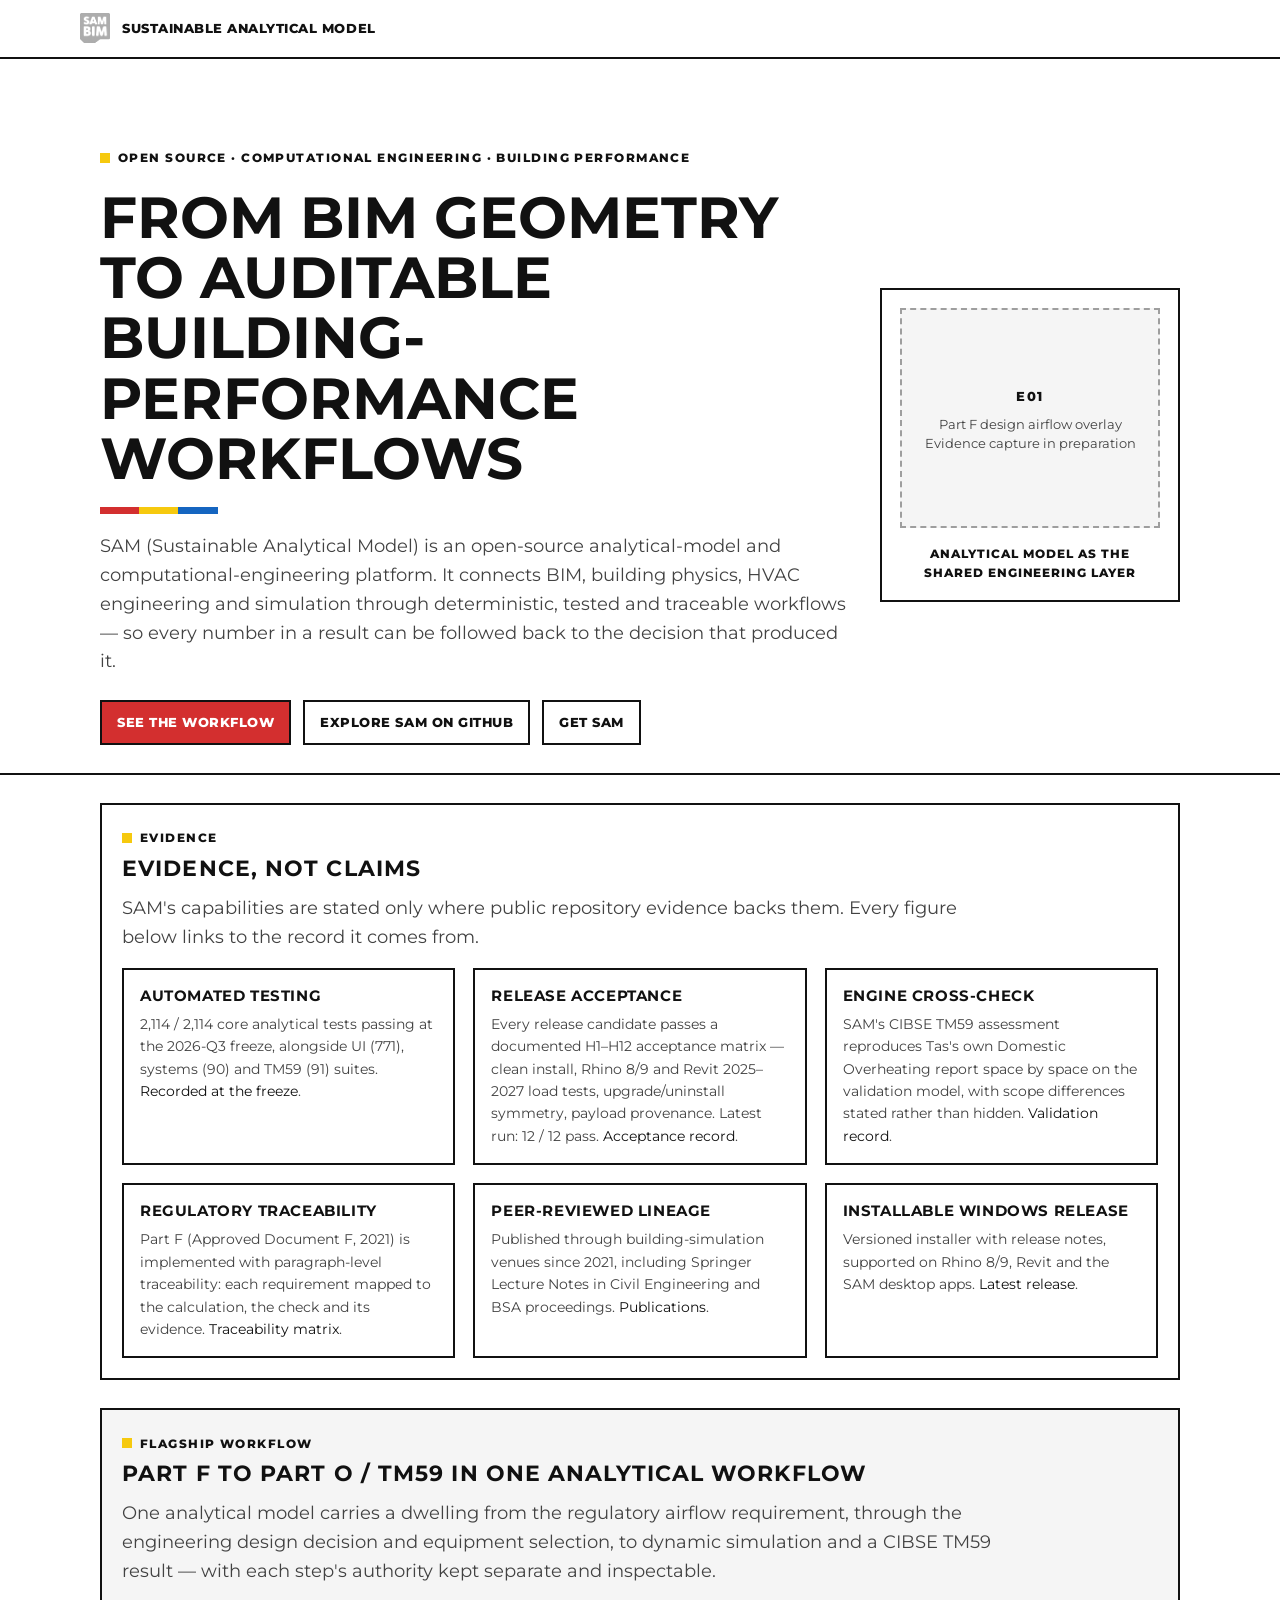
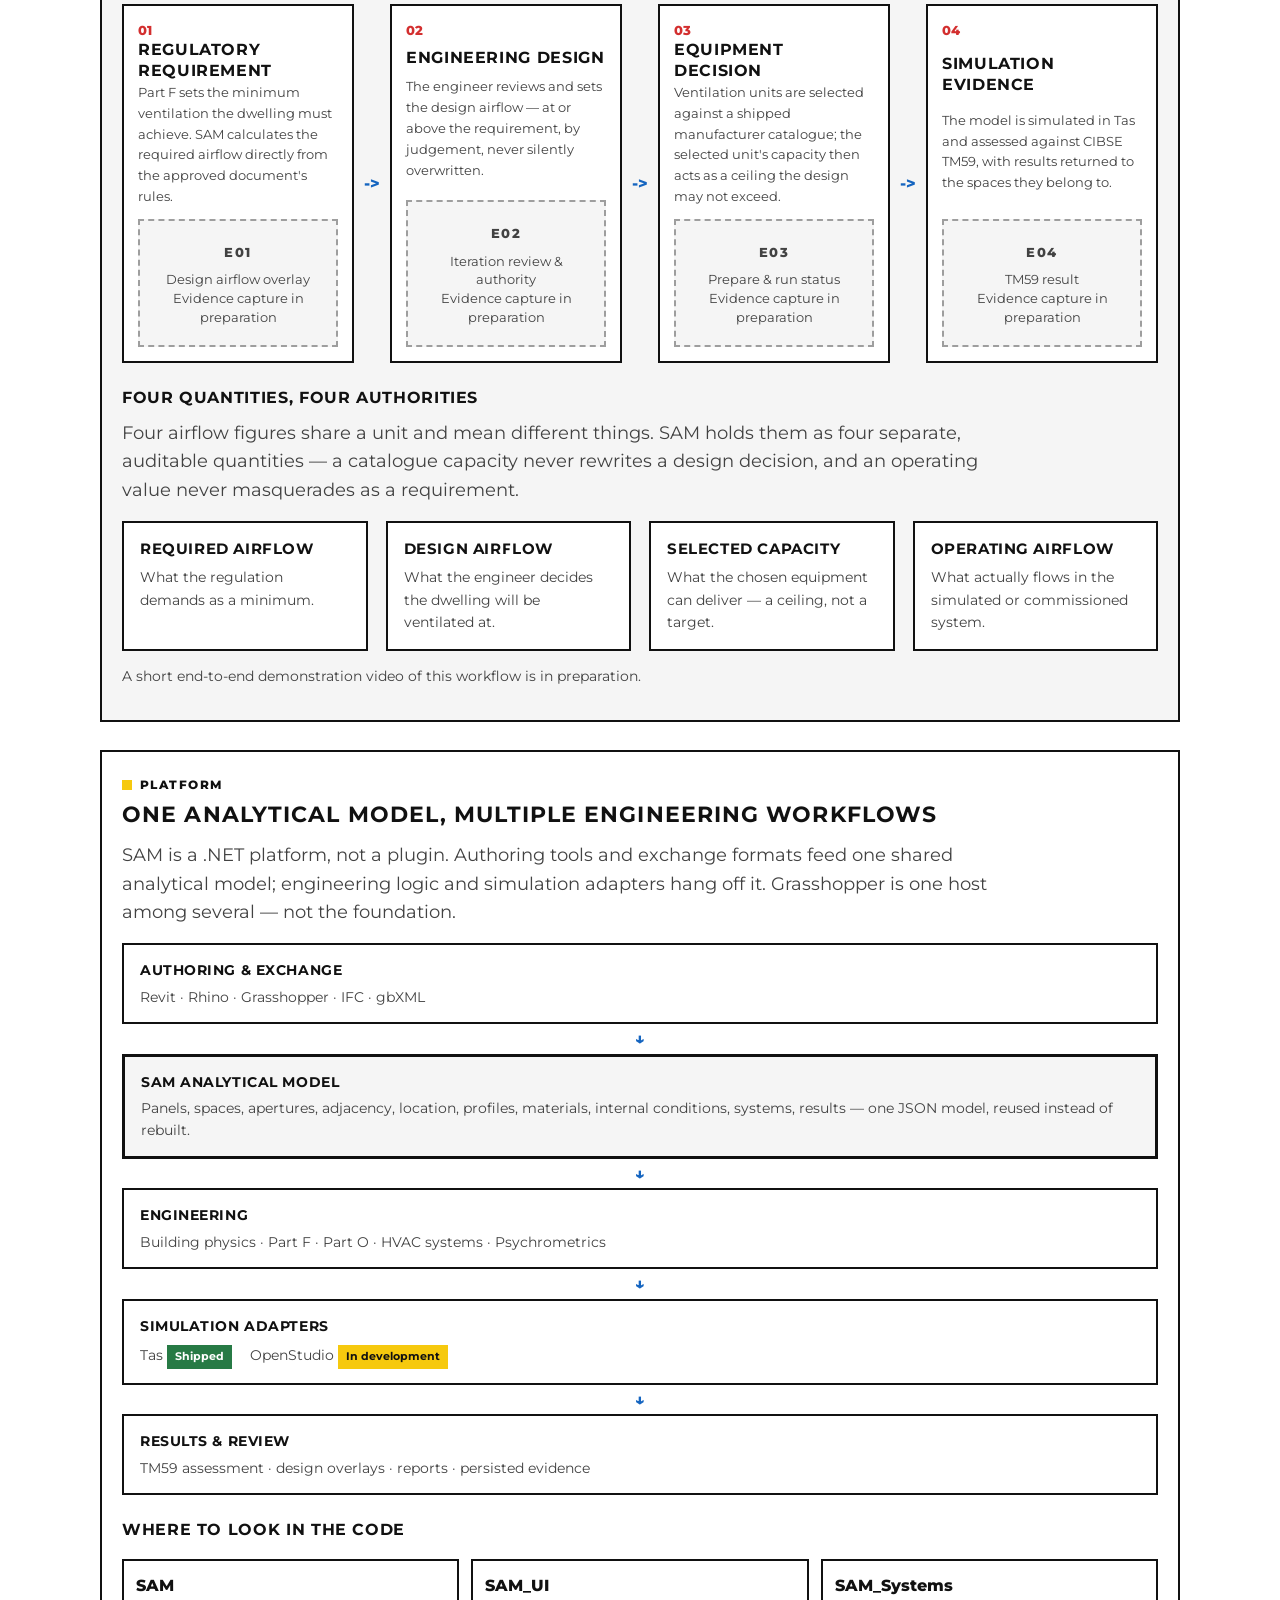
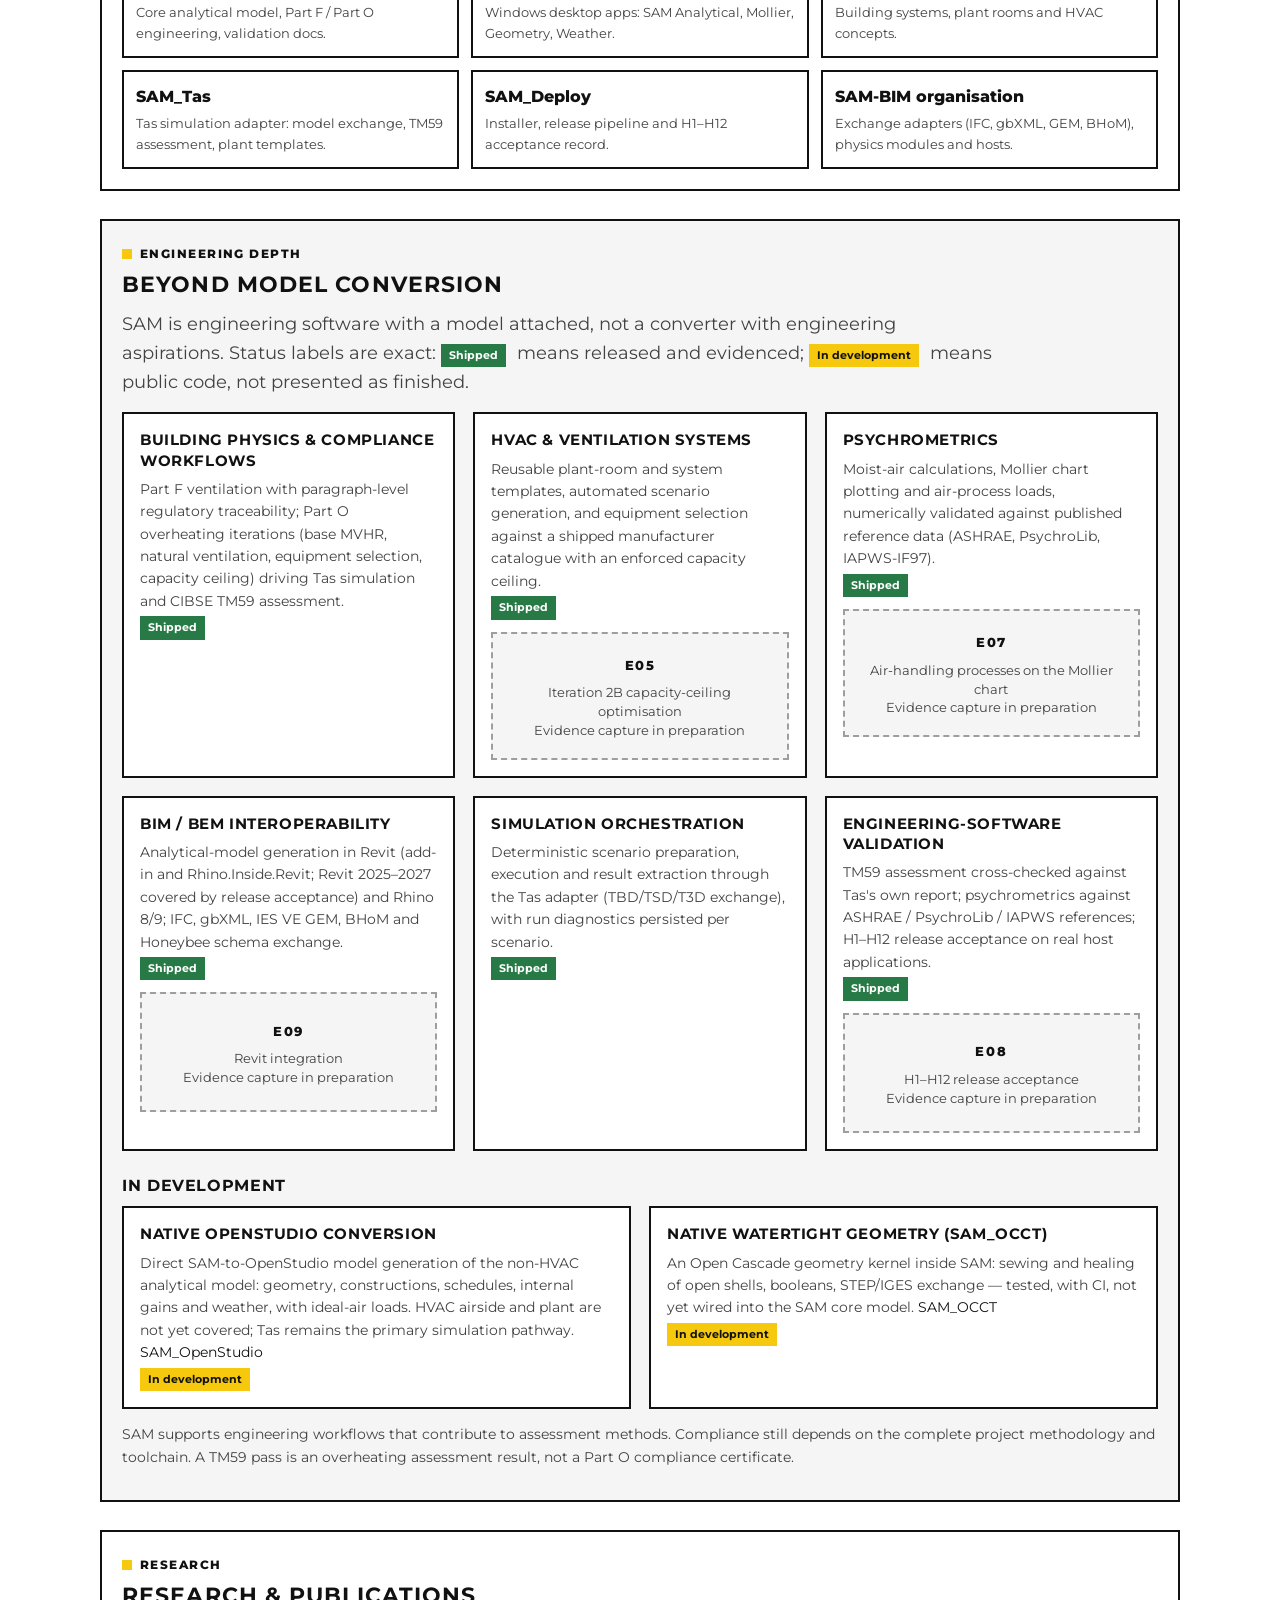
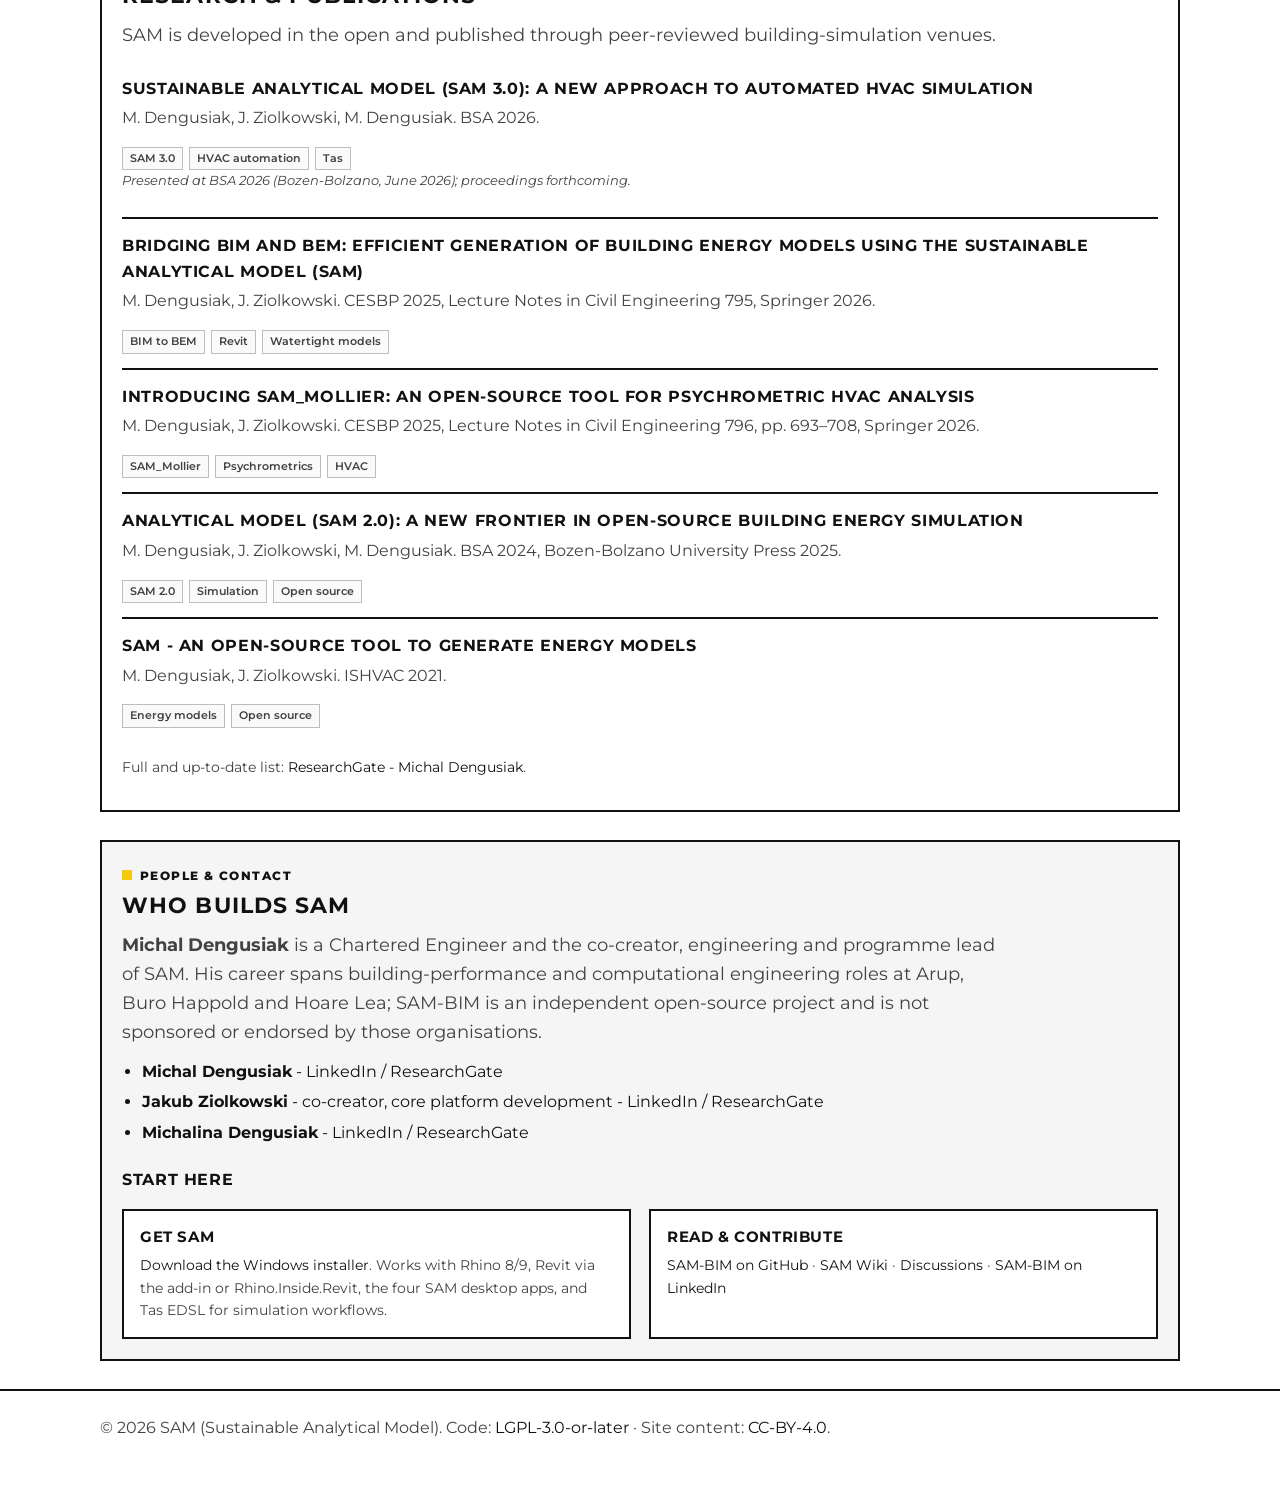
==== commit 65b92e15: "Qualify OpenStudio claim to match SAM_OpenStudio README; manifest adopts CAPTURED/PENDING status" ====
--- a/index.html
+++ b/index.html
@@ -342,7 +342,7 @@
       <div class="grid cols-2">
         <article class="card">
           <h3>Native OpenStudio conversion</h3>
-          <p>Direct SAM-to-OpenStudio model generation: geometry, constructions, schedules and thermostats with ideal-air loads. HVAC airside and plant are not yet covered; Tas remains the primary simulation pathway. <a href="https://github.com/SAM-BIM/SAM_OpenStudio" target="_blank" rel="noopener noreferrer">SAM_OpenStudio</a></p>
+          <p>Direct SAM-to-OpenStudio model generation of the non-HVAC analytical model: geometry, constructions, schedules, internal gains and weather, with ideal-air loads. HVAC airside and plant are not yet covered; Tas remains the primary simulation pathway. <a href="https://github.com/SAM-BIM/SAM_OpenStudio" target="_blank" rel="noopener noreferrer">SAM_OpenStudio</a></p>
           <span class="tag dev">In development</span>
         </article>
         <article class="card">
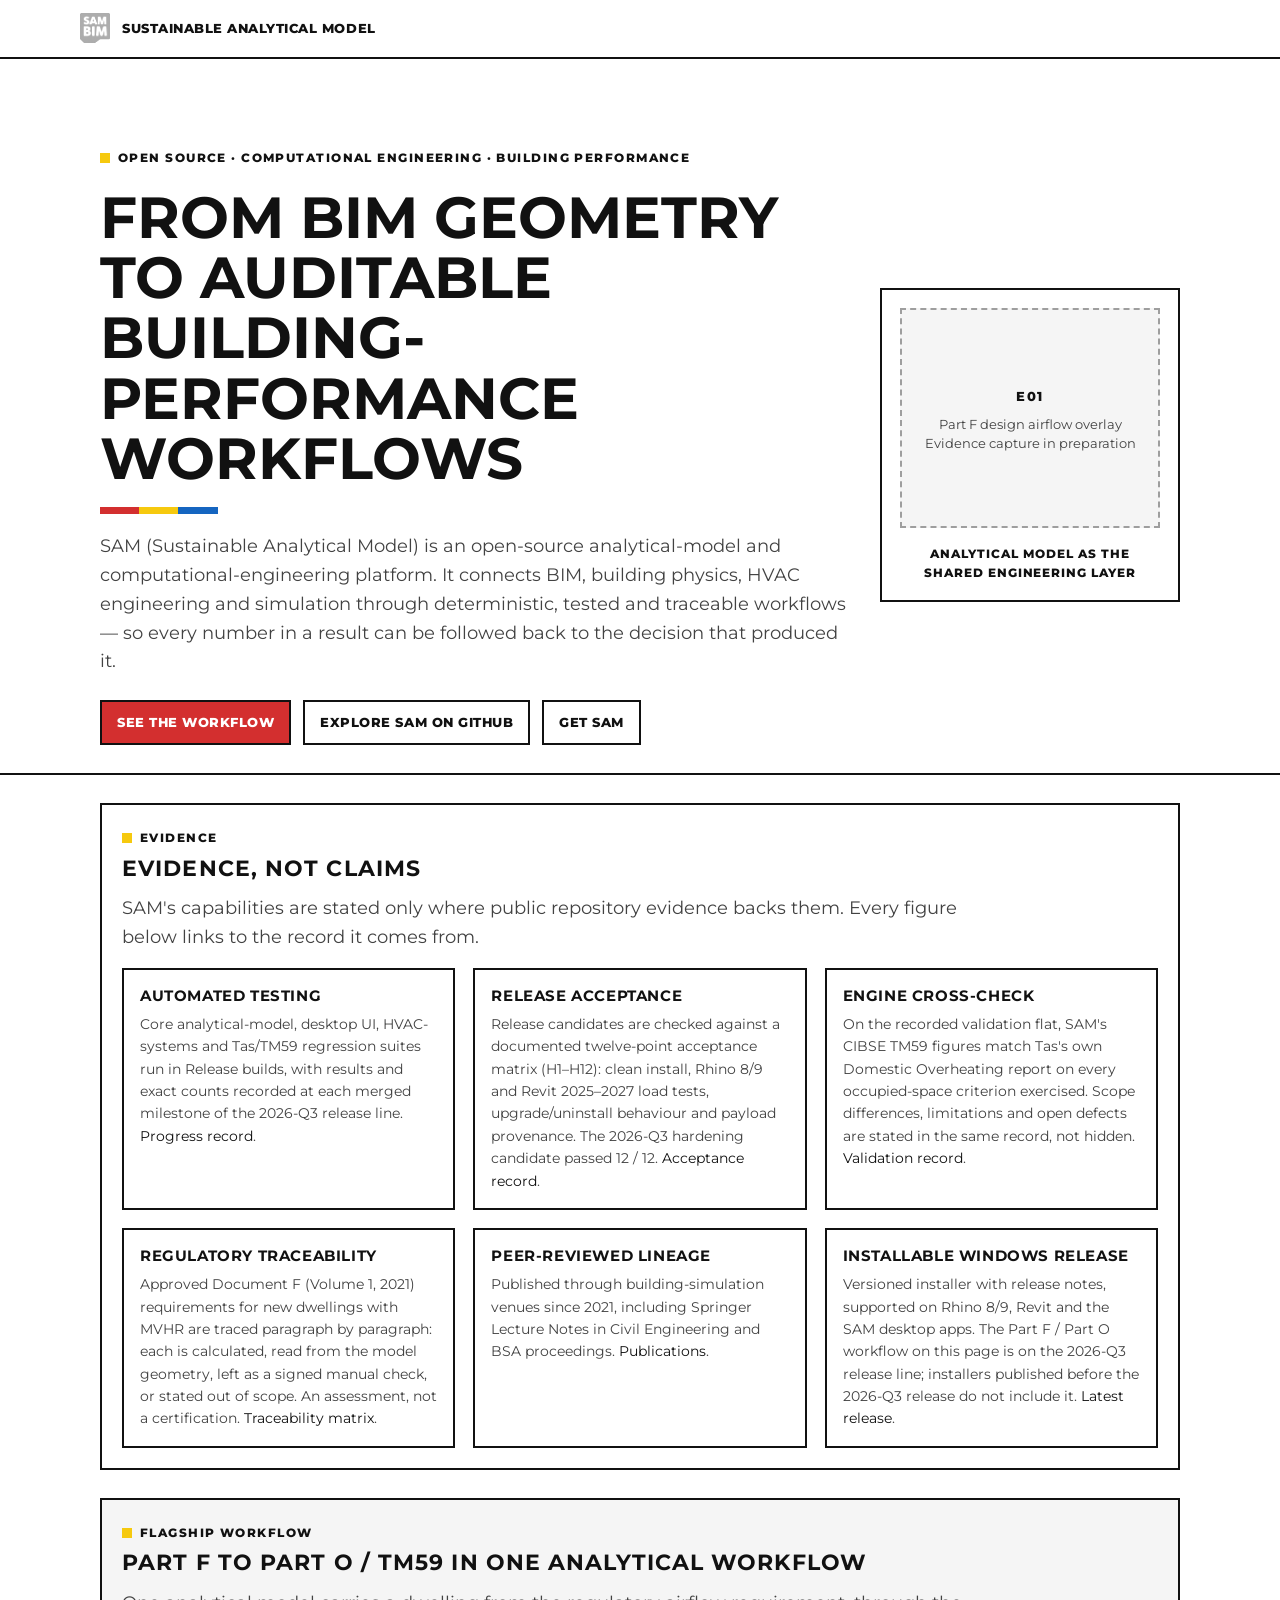
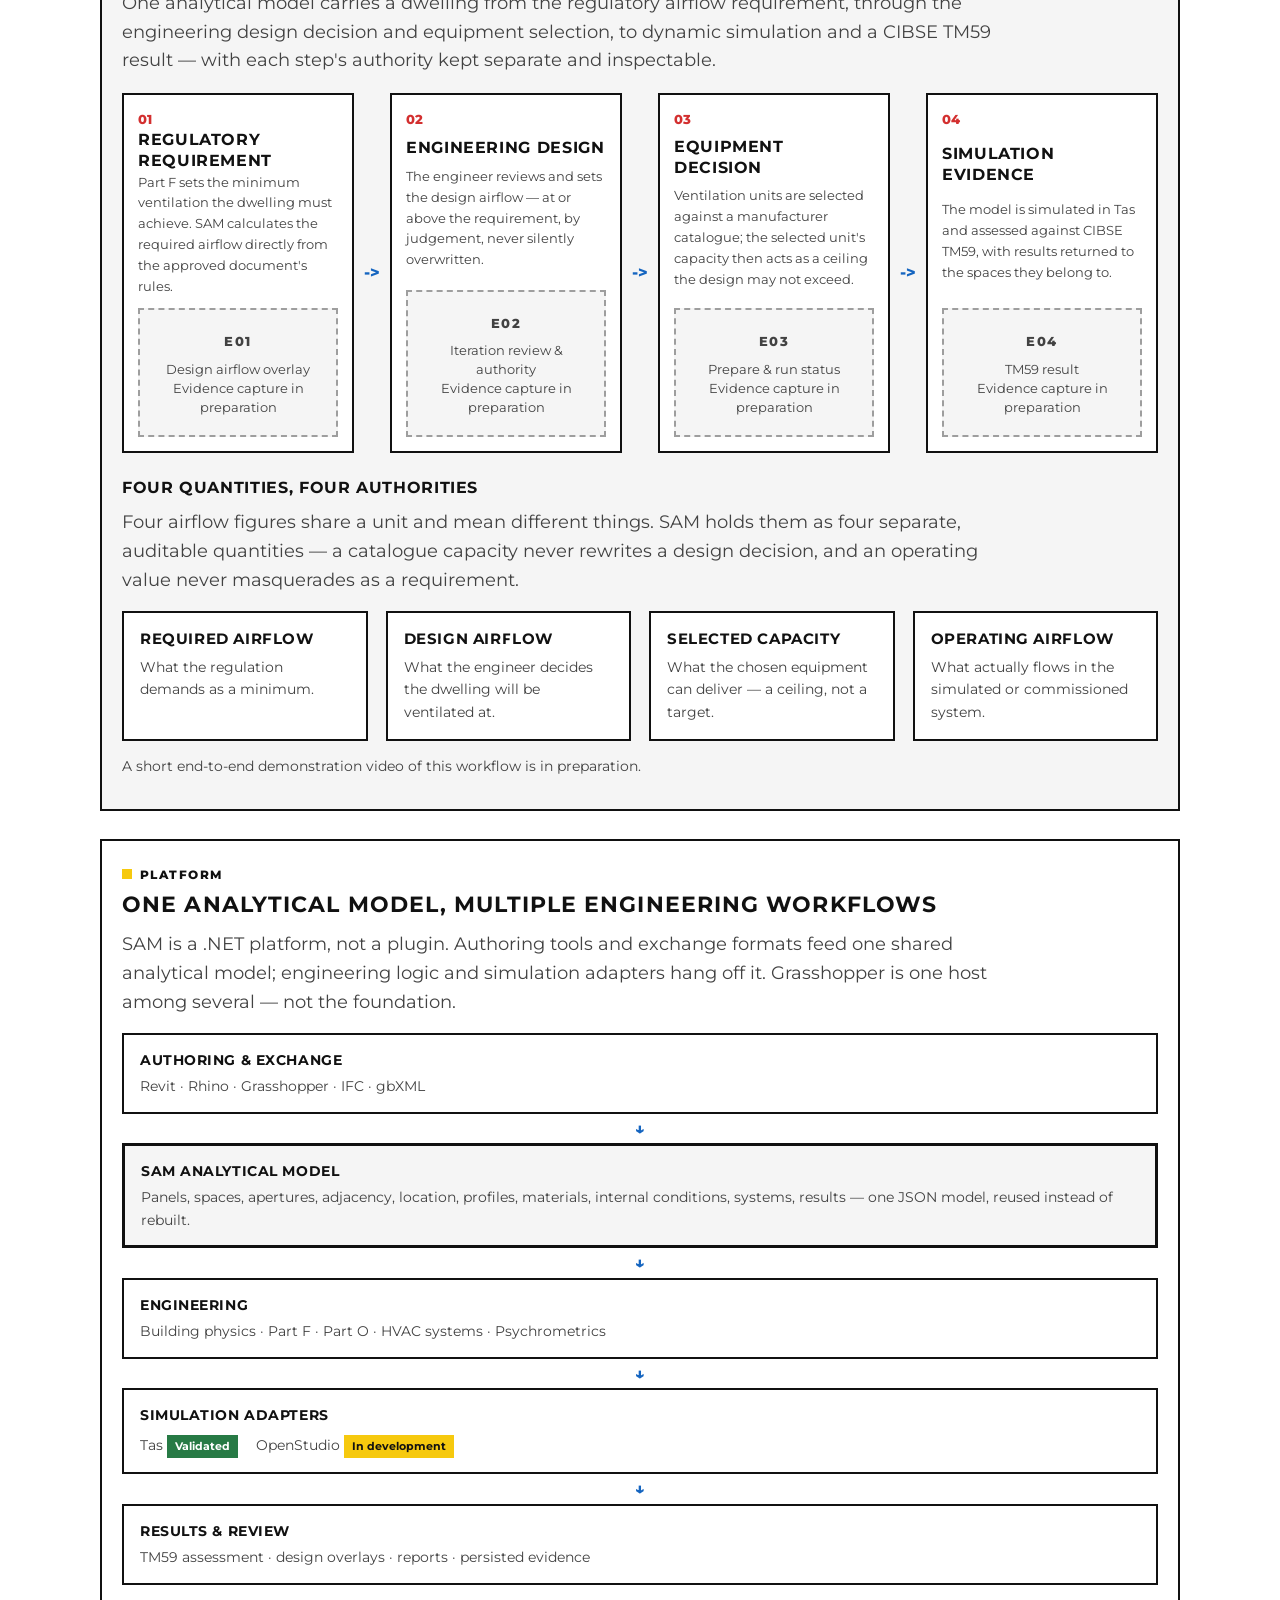
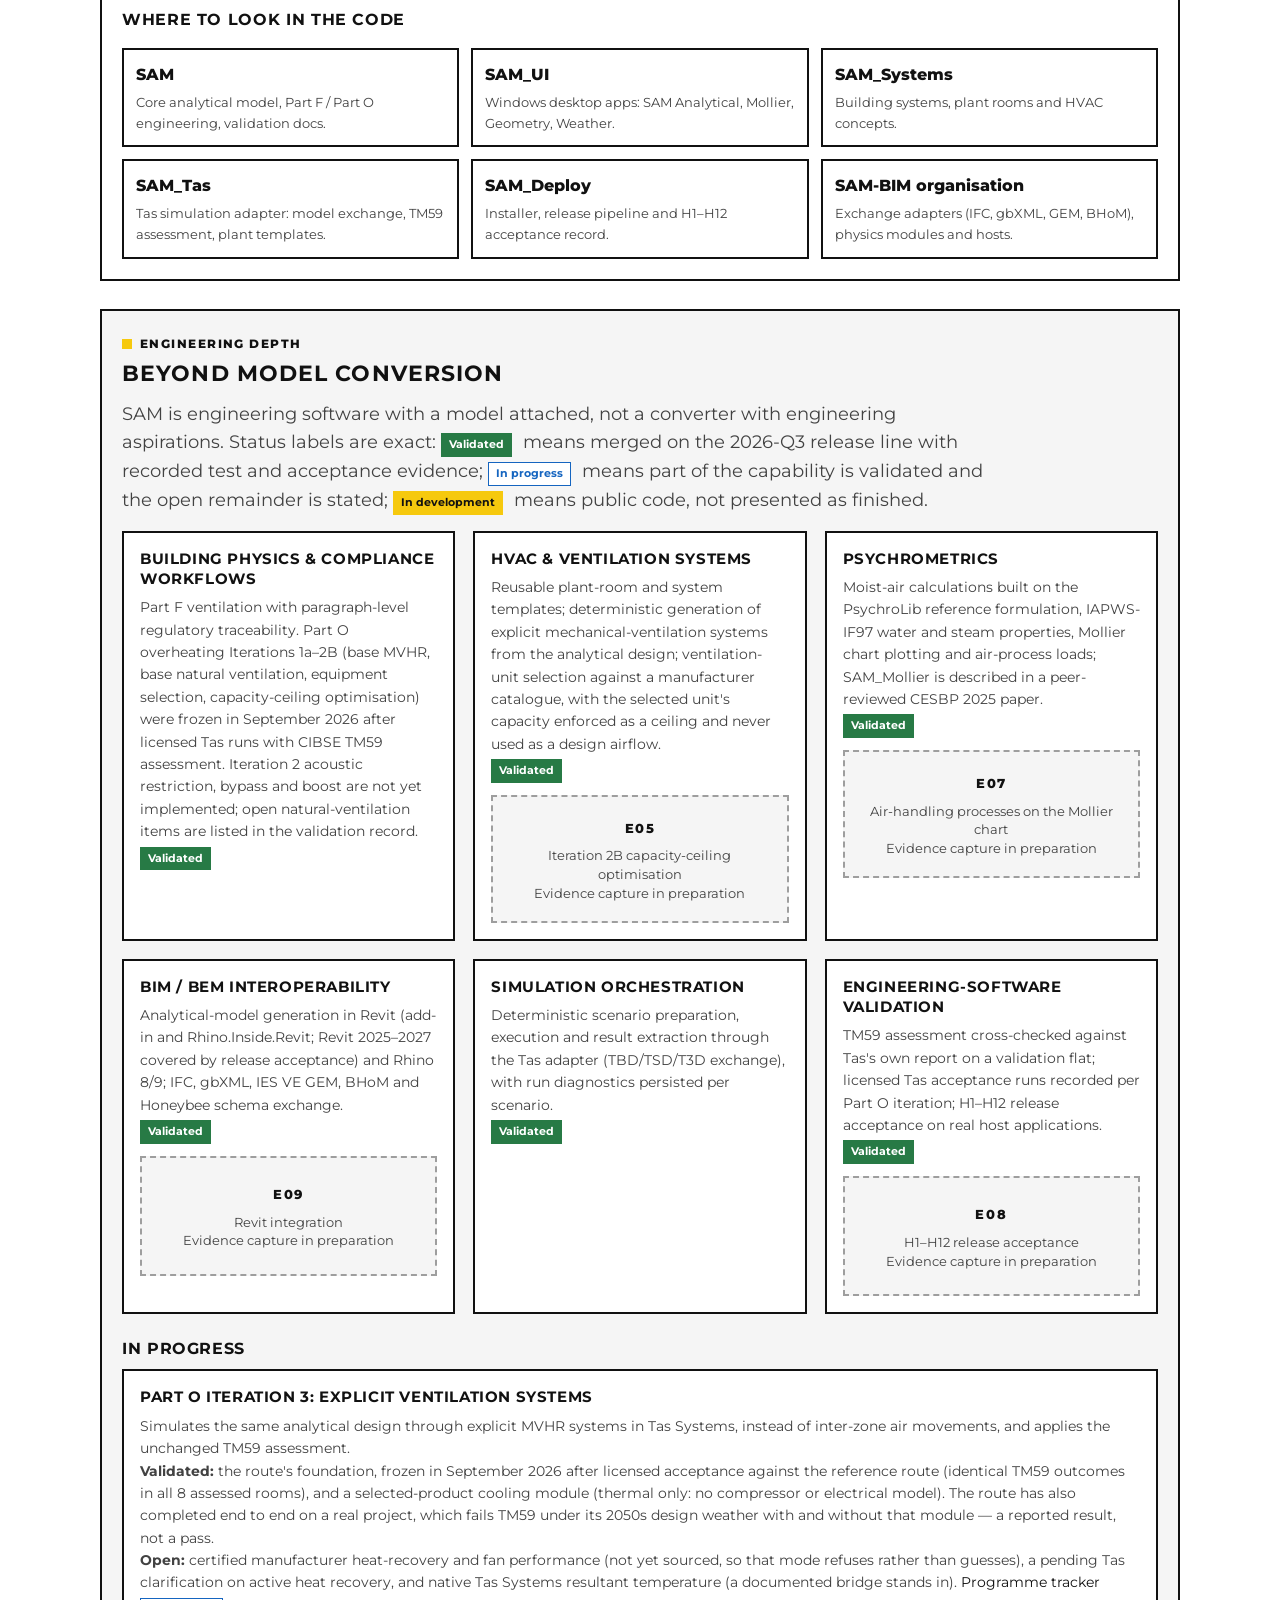
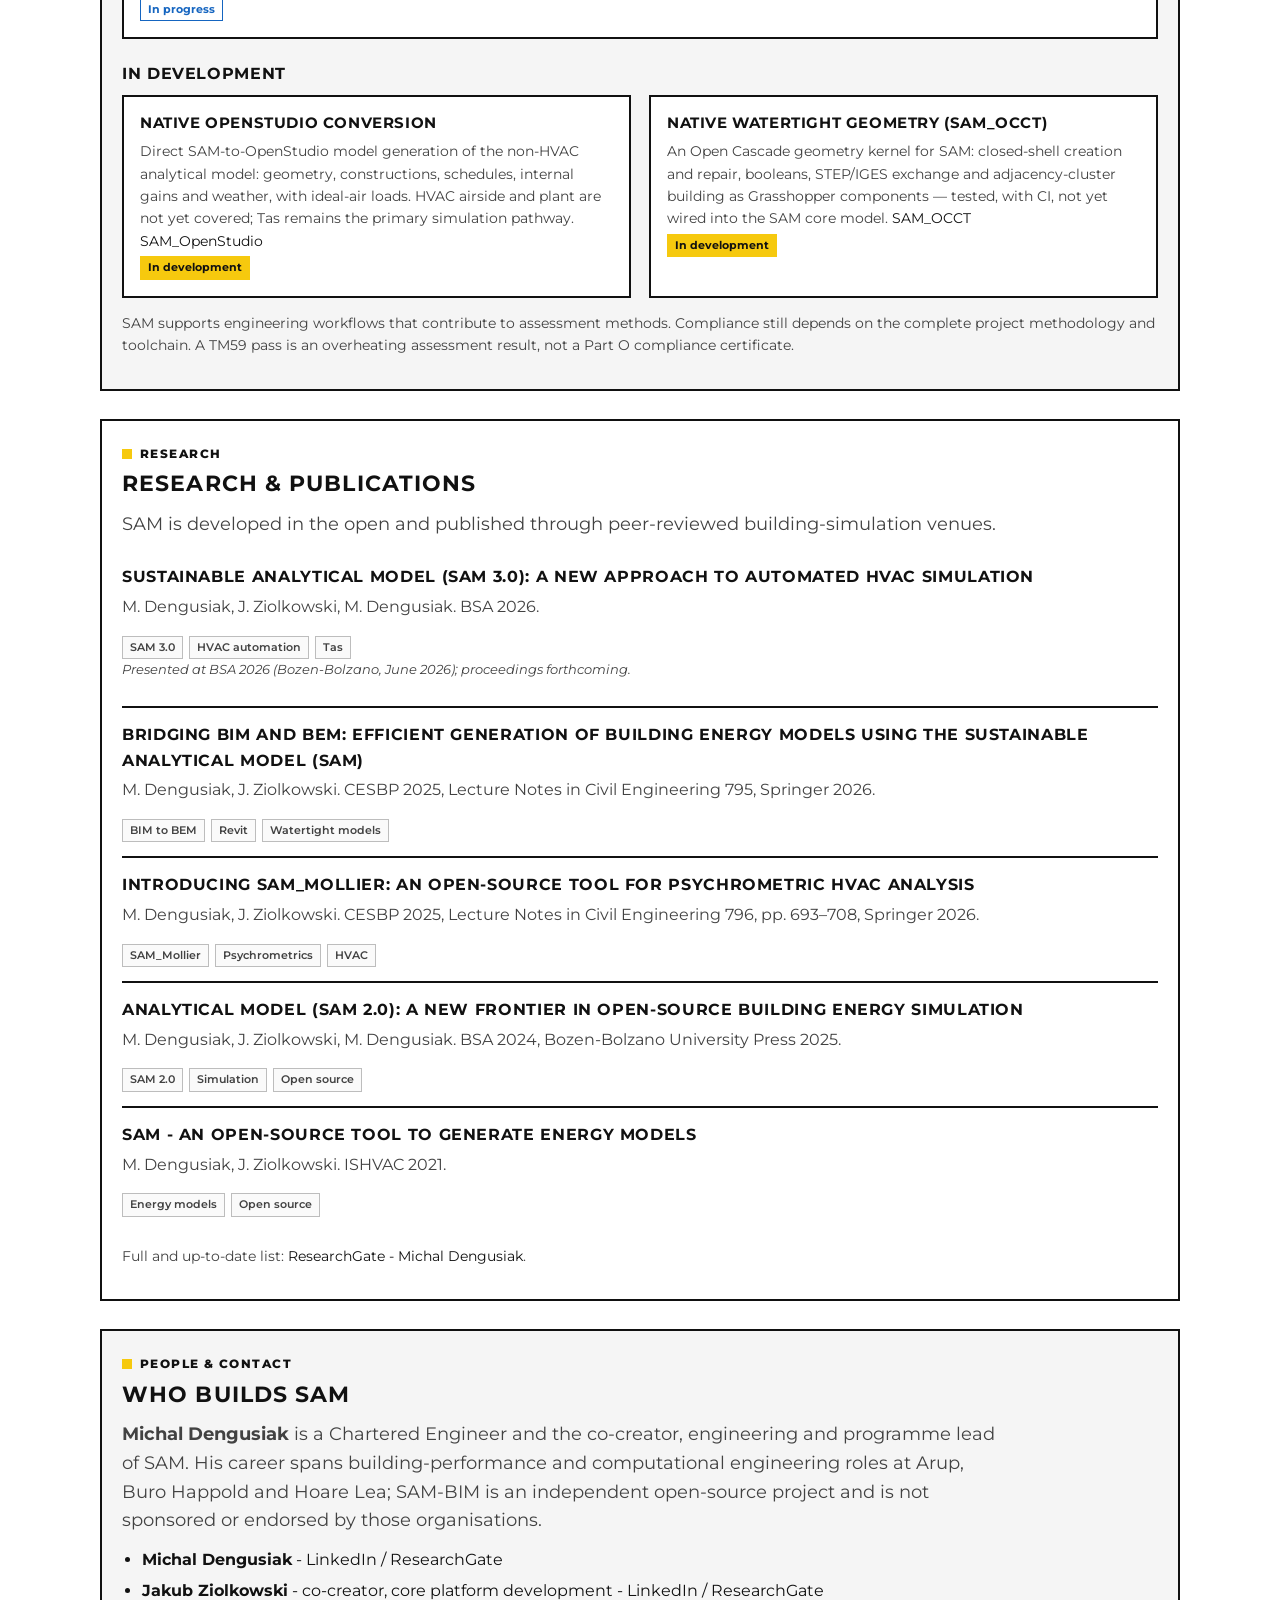
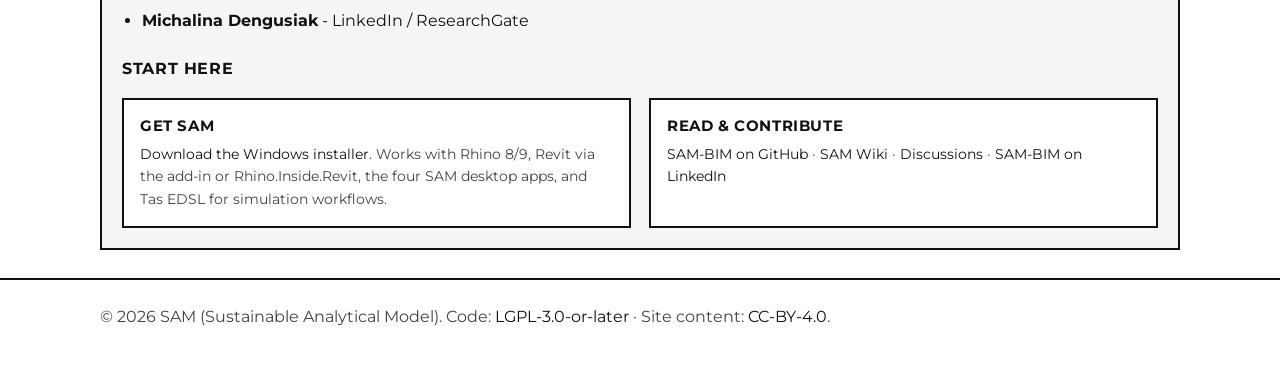
==== commit 2abe1c83: "Refresh public claims against the live 2026-Q3 record; state Iteration 3 as in progress Evidence car" ====
--- a/index.html
+++ b/index.html
@@ -115,19 +115,19 @@
       <div class="grid cols-3 mt-16">
         <article class="card">
           <h3>Automated testing</h3>
-          <p>2,114 / 2,114 core analytical tests passing at the 2026-Q3 freeze, alongside UI (771), systems (90) and TM59 (91) suites. <a href="https://github.com/SAM-BIM/SAM/blob/sow/2026-Q3/PROJECT_PROGRESS.md" target="_blank" rel="noopener noreferrer">Recorded at the freeze</a>.</p>
+          <p>Core analytical-model, desktop UI, HVAC-systems and Tas/TM59 regression suites run in Release builds, with results and exact counts recorded at each merged milestone of the 2026-Q3 release line. <a href="https://github.com/SAM-BIM/SAM/blob/sow/2026-Q3/PROJECT_PROGRESS.md" target="_blank" rel="noopener noreferrer">Progress record</a>.</p>
         </article>
         <article class="card">
           <h3>Release acceptance</h3>
-          <p>Every release candidate passes a documented H1&ndash;H12 acceptance matrix &mdash; clean install, Rhino 8/9 and Revit 2025&ndash;2027 load tests, upgrade/uninstall symmetry, payload provenance. Latest run: 12 / 12 pass. <a href="https://github.com/SAM-BIM/SAM_Deploy/blob/sow/2026-Q3/RELEASE_VALIDATION.md" target="_blank" rel="noopener noreferrer">Acceptance record</a>.</p>
+          <p>Release candidates are checked against a documented twelve-point acceptance matrix (H1&ndash;H12): clean install, Rhino 8/9 and Revit 2025&ndash;2027 load tests, upgrade/uninstall behaviour and payload provenance. The 2026-Q3 hardening candidate passed 12 / 12. <a href="https://github.com/SAM-BIM/SAM_Deploy/blob/sow/2026-Q3/RELEASE_VALIDATION.md" target="_blank" rel="noopener noreferrer">Acceptance record</a>.</p>
         </article>
         <article class="card">
           <h3>Engine cross-check</h3>
-          <p>SAM's CIBSE TM59 assessment reproduces Tas's own Domestic Overheating report space by space on the validation model, with scope differences stated rather than hidden. <a href="https://github.com/SAM-BIM/SAM/blob/sow/2026-Q3/documentation/PartO-TAS-VALIDATION.md" target="_blank" rel="noopener noreferrer">Validation record</a>.</p>
+          <p>On the recorded validation flat, SAM's CIBSE TM59 figures match Tas's own Domestic Overheating report on every occupied-space criterion exercised. Scope differences, limitations and open defects are stated in the same record, not hidden. <a href="https://github.com/SAM-BIM/SAM/blob/sow/2026-Q3/documentation/PartO-TAS-VALIDATION.md" target="_blank" rel="noopener noreferrer">Validation record</a>.</p>
         </article>
         <article class="card">
           <h3>Regulatory traceability</h3>
-          <p>Part F (Approved Document F, 2021) is implemented with paragraph-level traceability: each requirement mapped to the calculation, the check and its evidence. <a href="https://github.com/SAM-BIM/SAM/blob/sow/2026-Q3/documentation/PartF-ADF-Volume1-2021-Traceability.md" target="_blank" rel="noopener noreferrer">Traceability matrix</a>.</p>
+          <p>Approved Document F (Volume 1, 2021) requirements for new dwellings with MVHR are traced paragraph by paragraph: each is calculated, read from the model geometry, left as a signed manual check, or stated out of scope. An assessment, not a certification. <a href="https://github.com/SAM-BIM/SAM/blob/sow/2026-Q3/documentation/PartF-ADF-Volume1-2021-Traceability.md" target="_blank" rel="noopener noreferrer">Traceability matrix</a>.</p>
         </article>
         <article class="card">
           <h3>Peer-reviewed lineage</h3>
@@ -135,7 +135,7 @@
         </article>
         <article class="card">
           <h3>Installable Windows release</h3>
-          <p>Versioned installer with release notes, supported on Rhino 8/9, Revit and the SAM desktop apps. <a href="https://github.com/SAM-BIM/SAM_Deploy/releases/latest" target="_blank" rel="noopener noreferrer">Latest release</a>.</p>
+          <p>Versioned installer with release notes, supported on Rhino 8/9, Revit and the SAM desktop apps. The Part F / Part O workflow on this page is on the 2026-Q3 release line; installers published before the 2026-Q3 release do not include it. <a href="https://github.com/SAM-BIM/SAM_Deploy/releases/latest" target="_blank" rel="noopener noreferrer">Latest release</a>.</p>
         </article>
       </div>
     </section>
@@ -176,7 +176,7 @@
         <div class="step">
           <span class="num">03</span>
           <strong>Equipment decision</strong>
-          <span>Ventilation units are selected against a shipped manufacturer catalogue; the selected unit's capacity then acts as a ceiling the design may not exceed.</span>
+          <span>Ventilation units are selected against a manufacturer catalogue; the selected unit's capacity then acts as a ceiling the design may not exceed.</span>
           <!-- EVIDENCE SLOT E03: assets/evidence/E03_SAM_PartO_Prepare_Run_Status.png -->
           <div class="evidence-slot" data-evidence="E03">
             <div>
@@ -251,7 +251,7 @@
         <div class="arrow" aria-hidden="true">&darr;</div>
         <div class="layer">
           <h3>Simulation adapters</h3>
-          <p>Tas <span class="tag shipped">Shipped</span> &nbsp; OpenStudio <span class="tag dev">In development</span></p>
+          <p>Tas <span class="tag shipped">Validated</span> &nbsp; OpenStudio <span class="tag dev">In development</span></p>
         </div>
         <div class="arrow" aria-hidden="true">&darr;</div>
         <div class="layer">
@@ -275,18 +275,18 @@
     <section id="depth" class="band soft">
       <span class="kicker">Engineering depth</span>
       <h2>Beyond model conversion</h2>
-      <p class="lead">SAM is engineering software with a model attached, not a converter with engineering aspirations. Status labels are exact: <span class="tag shipped">Shipped</span> means released and evidenced; <span class="tag dev">In development</span> means public code, not presented as finished.</p>
+      <p class="lead">SAM is engineering software with a model attached, not a converter with engineering aspirations. Status labels are exact: <span class="tag shipped">Validated</span> means merged on the 2026-Q3 release line with recorded test and acceptance evidence; <span class="tag progress">In progress</span> means part of the capability is validated and the open remainder is stated; <span class="tag dev">In development</span> means public code, not presented as finished.</p>
 
       <div class="grid cols-3 mt-16">
         <article class="card">
           <h3>Building physics &amp; compliance workflows</h3>
-          <p>Part F ventilation with paragraph-level regulatory traceability; Part O overheating iterations (base MVHR, natural ventilation, equipment selection, capacity ceiling) driving Tas simulation and CIBSE TM59 assessment.</p>
-          <span class="tag shipped">Shipped</span>
+          <p>Part F ventilation with paragraph-level regulatory traceability. Part O overheating Iterations 1a&ndash;2B (base MVHR, base natural ventilation, equipment selection, capacity-ceiling optimisation) were frozen in September 2026 after licensed Tas runs with CIBSE TM59 assessment. Iteration 2 acoustic restriction, bypass and boost are not yet implemented; open natural-ventilation items are listed in the validation record.</p>
+          <span class="tag shipped">Validated</span>
         </article>
         <article class="card">
           <h3>HVAC &amp; ventilation systems</h3>
-          <p>Reusable plant-room and system templates, automated scenario generation, and equipment selection against a shipped manufacturer catalogue with an enforced capacity ceiling.</p>
-          <span class="tag shipped">Shipped</span>
+          <p>Reusable plant-room and system templates; deterministic generation of explicit mechanical-ventilation systems from the analytical design; ventilation-unit selection against a manufacturer catalogue, with the selected unit's capacity enforced as a ceiling and never used as a design airflow.</p>
+          <span class="tag shipped">Validated</span>
           <!-- EVIDENCE SLOT E05: assets/evidence/E05_SAM_PartO_Iteration2B_Optimisation.png -->
           <div class="evidence-slot" data-evidence="E05">
             <div>
@@ -297,8 +297,8 @@
         </article>
         <article class="card">
           <h3>Psychrometrics</h3>
-          <p>Moist-air calculations, Mollier chart plotting and air-process loads, numerically validated against published reference data (ASHRAE, PsychroLib, IAPWS-IF97).</p>
-          <span class="tag shipped">Shipped</span>
+          <p>Moist-air calculations built on the PsychroLib reference formulation, IAPWS-IF97 water and steam properties, Mollier chart plotting and air-process loads; SAM_Mollier is described in a peer-reviewed CESBP 2025 paper.</p>
+          <span class="tag shipped">Validated</span>
           <!-- EVIDENCE SLOT E07: assets/evidence/E07_SAM_AHU_Mollier.png -->
           <div class="evidence-slot" data-evidence="E07">
             <div>
@@ -310,7 +310,7 @@
         <article class="card">
           <h3>BIM / BEM interoperability</h3>
           <p>Analytical-model generation in Revit (add-in and Rhino.Inside.Revit; Revit 2025&ndash;2027 covered by release acceptance) and Rhino 8/9; IFC, gbXML, IES VE GEM, BHoM and Honeybee schema exchange.</p>
-          <span class="tag shipped">Shipped</span>
+          <span class="tag shipped">Validated</span>
           <!-- EVIDENCE SLOT E09: assets/evidence/E09_SAM_Revit_Integration.png -->
           <div class="evidence-slot" data-evidence="E09">
             <div>
@@ -322,12 +322,12 @@
         <article class="card">
           <h3>Simulation orchestration</h3>
           <p>Deterministic scenario preparation, execution and result extraction through the Tas adapter (TBD/TSD/T3D exchange), with run diagnostics persisted per scenario.</p>
-          <span class="tag shipped">Shipped</span>
+          <span class="tag shipped">Validated</span>
         </article>
         <article class="card">
           <h3>Engineering-software validation</h3>
-          <p>TM59 assessment cross-checked against Tas's own report; psychrometrics against ASHRAE / PsychroLib / IAPWS references; H1&ndash;H12 release acceptance on real host applications.</p>
-          <span class="tag shipped">Shipped</span>
+          <p>TM59 assessment cross-checked against Tas's own report on a validation flat; licensed Tas acceptance runs recorded per Part O iteration; H1&ndash;H12 release acceptance on real host applications.</p>
+          <span class="tag shipped">Validated</span>
           <!-- EVIDENCE SLOT E08: assets/evidence/E08_SAM_Release_Validation_H1_H12.png -->
           <div class="evidence-slot" data-evidence="E08">
             <div>
@@ -337,6 +337,15 @@
           </div>
         </article>
       </div>
+
+      <h3 class="mt-22">In progress</h3>
+      <article class="card">
+        <h3>Part O Iteration 3: explicit ventilation systems</h3>
+        <p>Simulates the same analytical design through explicit MVHR systems in Tas Systems, instead of inter-zone air movements, and applies the unchanged TM59 assessment.</p>
+        <p class="mt-10"><strong>Validated:</strong> the route's foundation, frozen in September 2026 after licensed acceptance against the reference route (identical TM59 outcomes in all 8 assessed rooms), and a selected-product cooling module (thermal only: no compressor or electrical model). The route has also completed end to end on a real project, which fails TM59 under its 2050s design weather with and without that module &mdash; a reported result, not a pass.</p>
+        <p class="mt-10"><strong>Open:</strong> certified manufacturer heat-recovery and fan performance (not yet sourced, so that mode refuses rather than guesses), a pending Tas clarification on active heat recovery, and native Tas Systems resultant temperature (a documented bridge stands in). <a href="https://github.com/SAM-BIM/SAM/issues/111" target="_blank" rel="noopener noreferrer">Programme tracker</a></p>
+        <span class="tag progress">In progress</span>
+      </article>
 
       <h3 class="mt-22">In development</h3>
       <div class="grid cols-2">
@@ -347,7 +356,7 @@
         </article>
         <article class="card">
           <h3>Native watertight geometry (SAM_OCCT)</h3>
-          <p>An Open Cascade geometry kernel inside SAM: sewing and healing of open shells, booleans, STEP/IGES exchange &mdash; tested, with CI, not yet wired into the SAM core model. <a href="https://github.com/SAM-BIM/SAM_OCCT" target="_blank" rel="noopener noreferrer">SAM_OCCT</a></p>
+          <p>An Open Cascade geometry kernel for SAM: closed-shell creation and repair, booleans, STEP/IGES exchange and adjacency-cluster building as Grasshopper components &mdash; tested, with CI, not yet wired into the SAM core model. <a href="https://github.com/SAM-BIM/SAM_OCCT" target="_blank" rel="noopener noreferrer">SAM_OCCT</a></p>
           <span class="tag dev">In development</span>
         </article>
       </div>
--- a/assets/css/site.css
+++ b/assets/css/site.css
@@ -109,7 +109,7 @@
 .tag{display:inline-block;border:1px solid #bdbdbd;color:var(--muted);padding:2px 7px;margin:4px 6px 0 0;font-size:11px;font-weight:600;text-transform:none;letter-spacing:0;background:#fafafa}
 .tag.shipped{background:var(--green);border-color:var(--green);color:#ffffff;font-weight:700}
 .tag.dev{background:var(--yellow);border-color:var(--yellow);color:#111111;font-weight:700}
-.tag.future{background:#ffffff;border-color:var(--blue);color:var(--blue);font-weight:700}
+.tag.future,.tag.progress{background:#ffffff;border-color:var(--blue);color:var(--blue);font-weight:700}
 
 /* Figures (used by workflow screenshots) */
 figure{margin:18px 0}
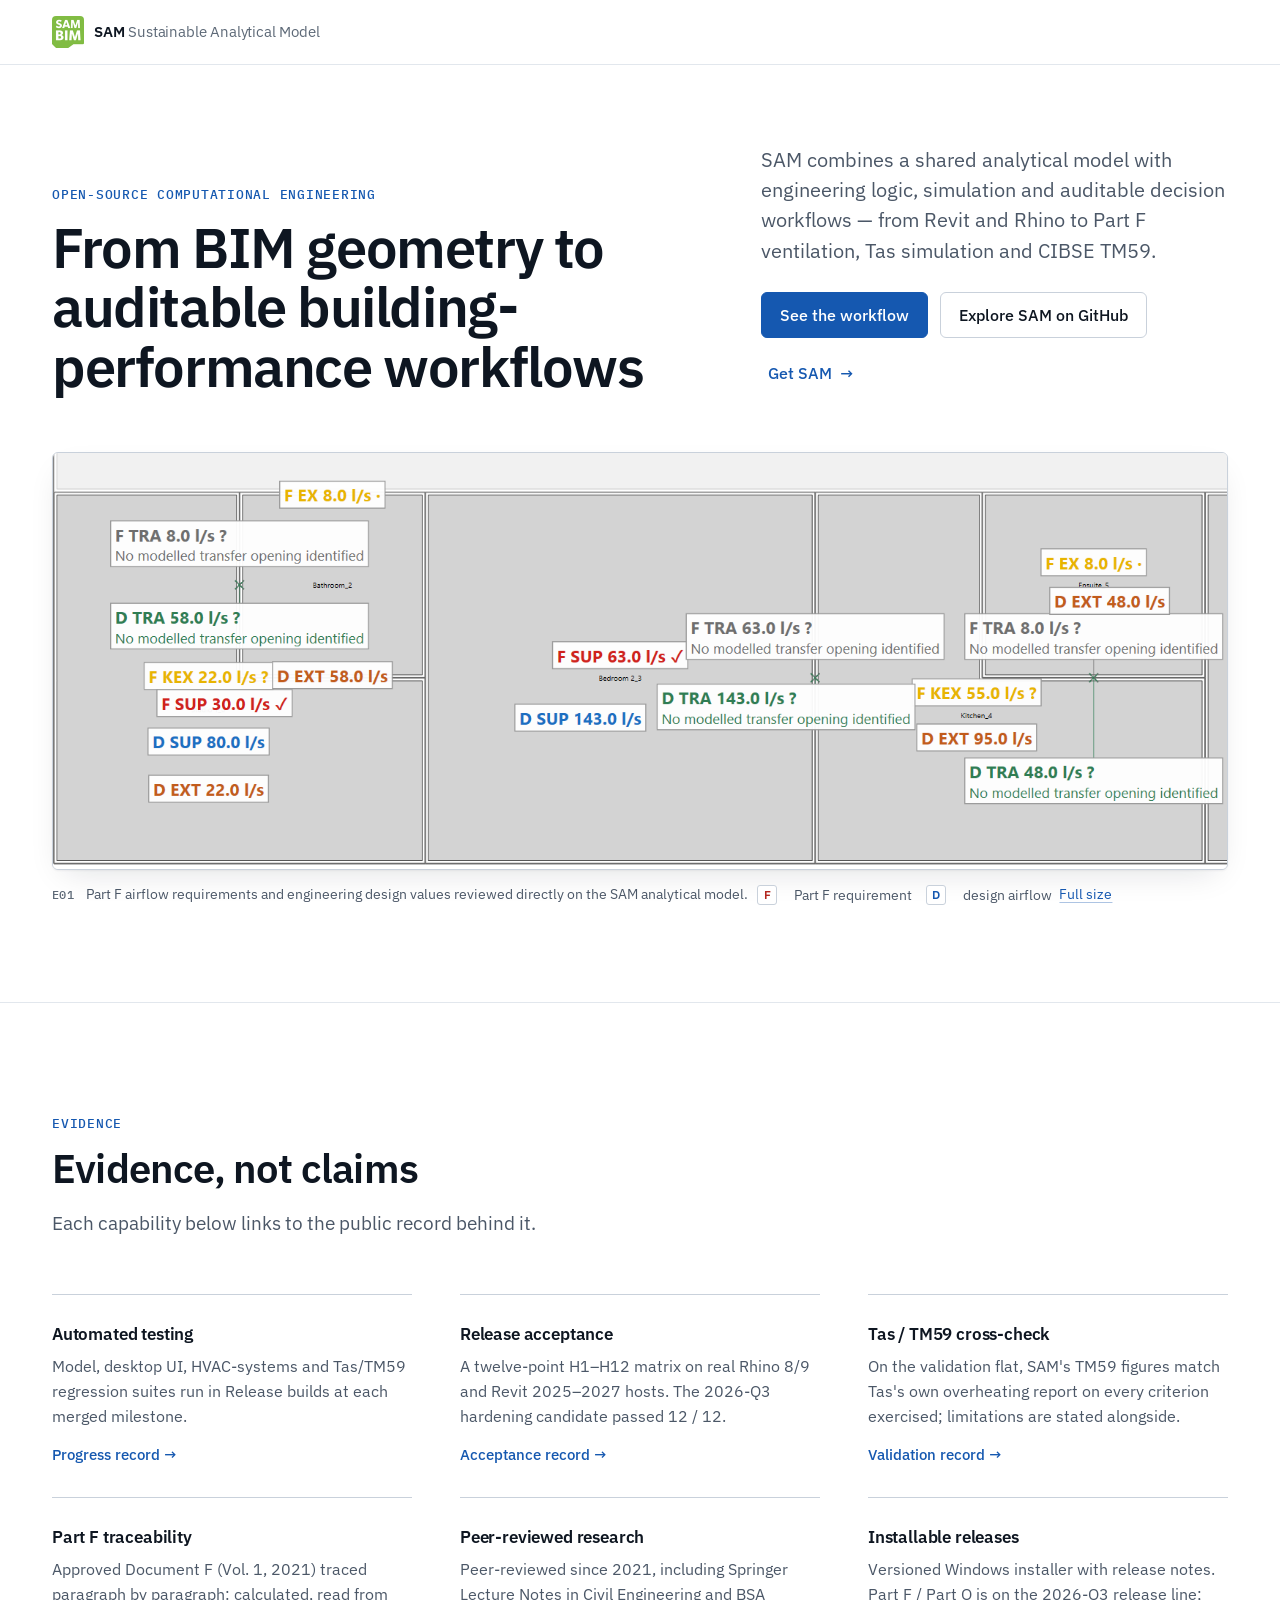
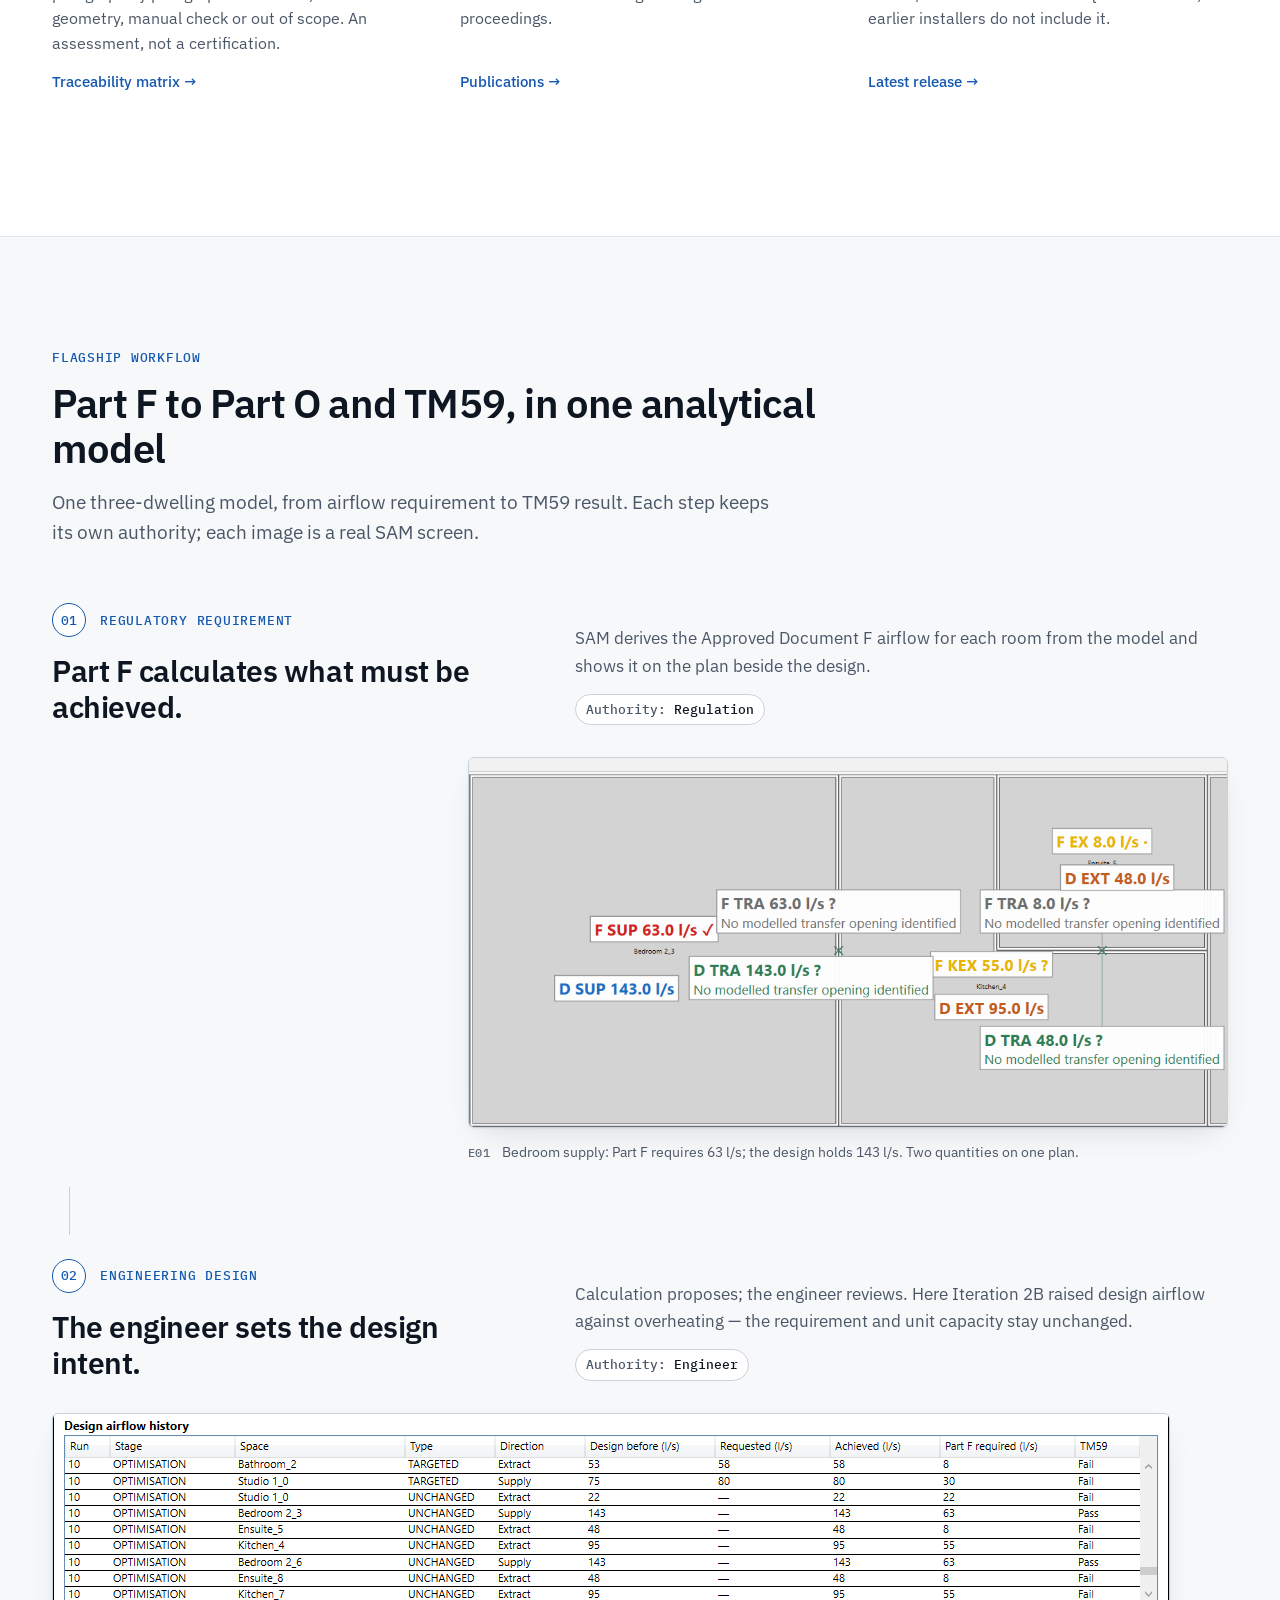
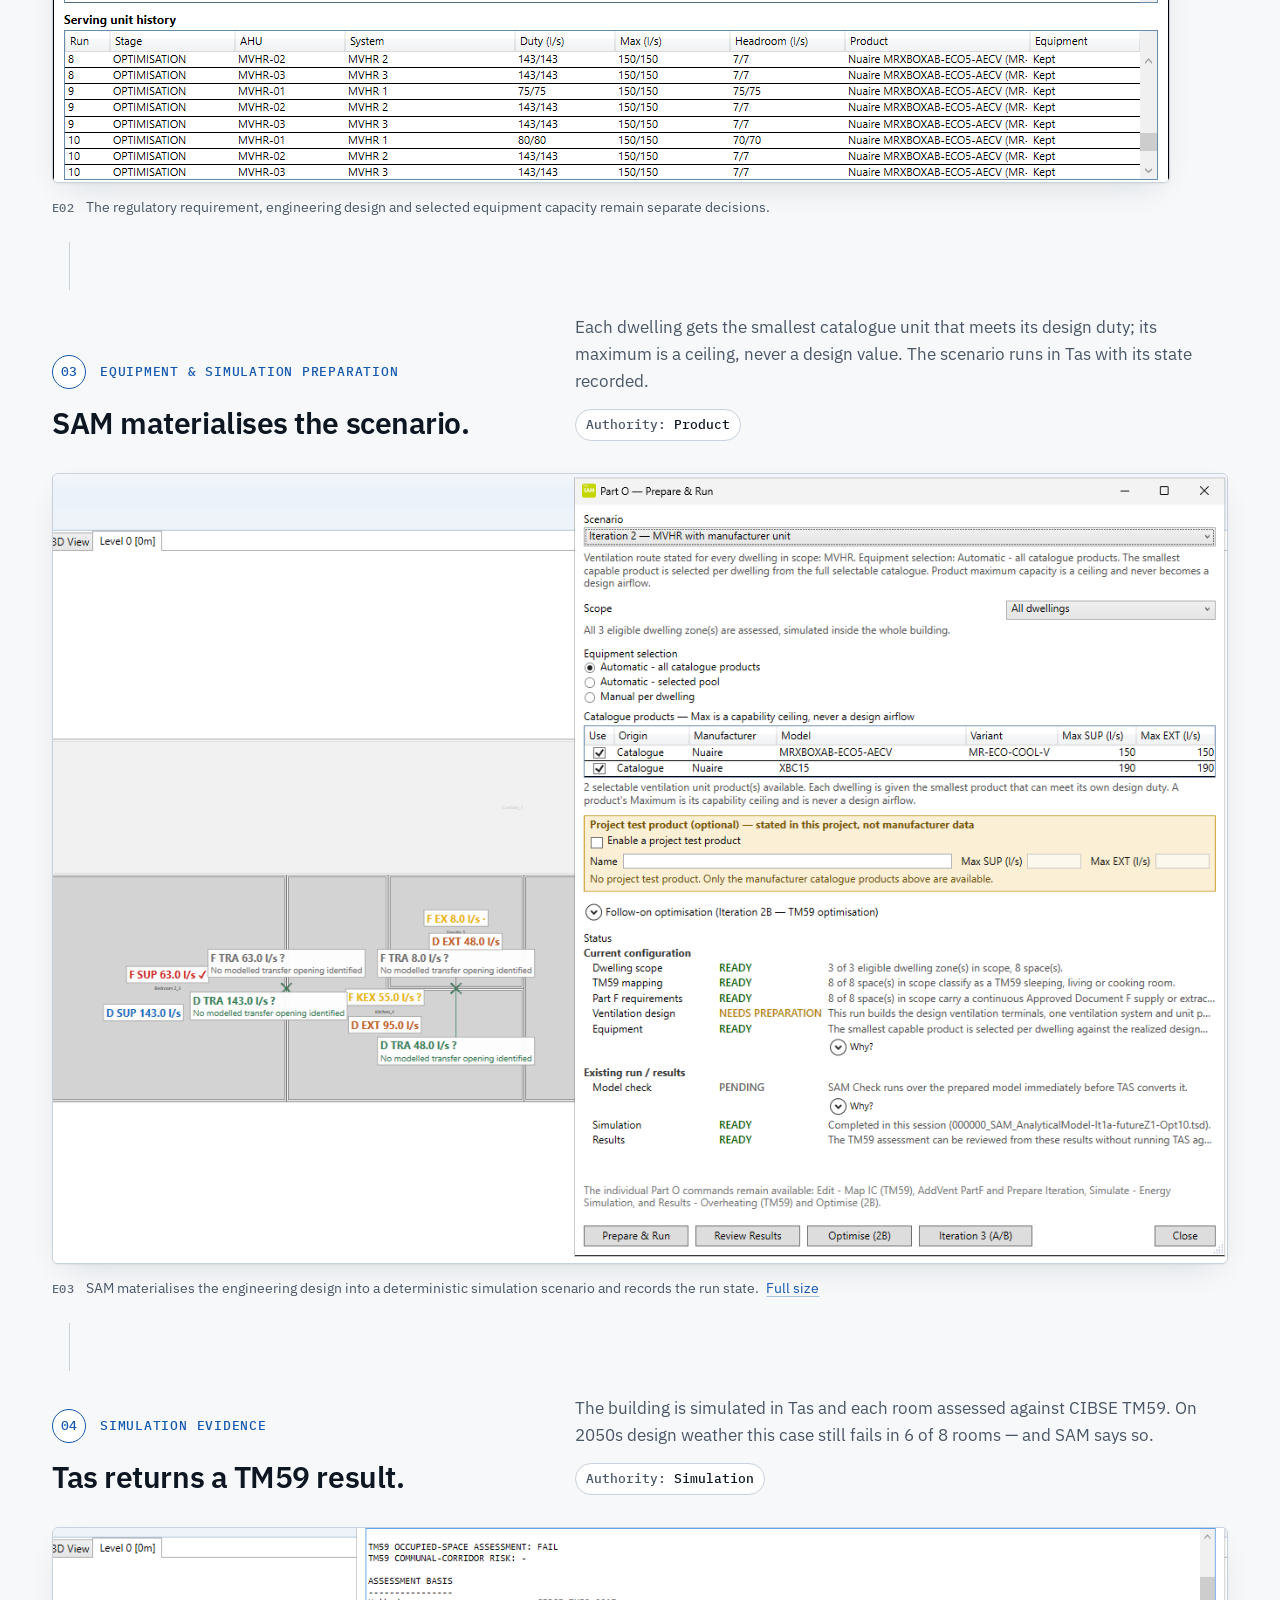
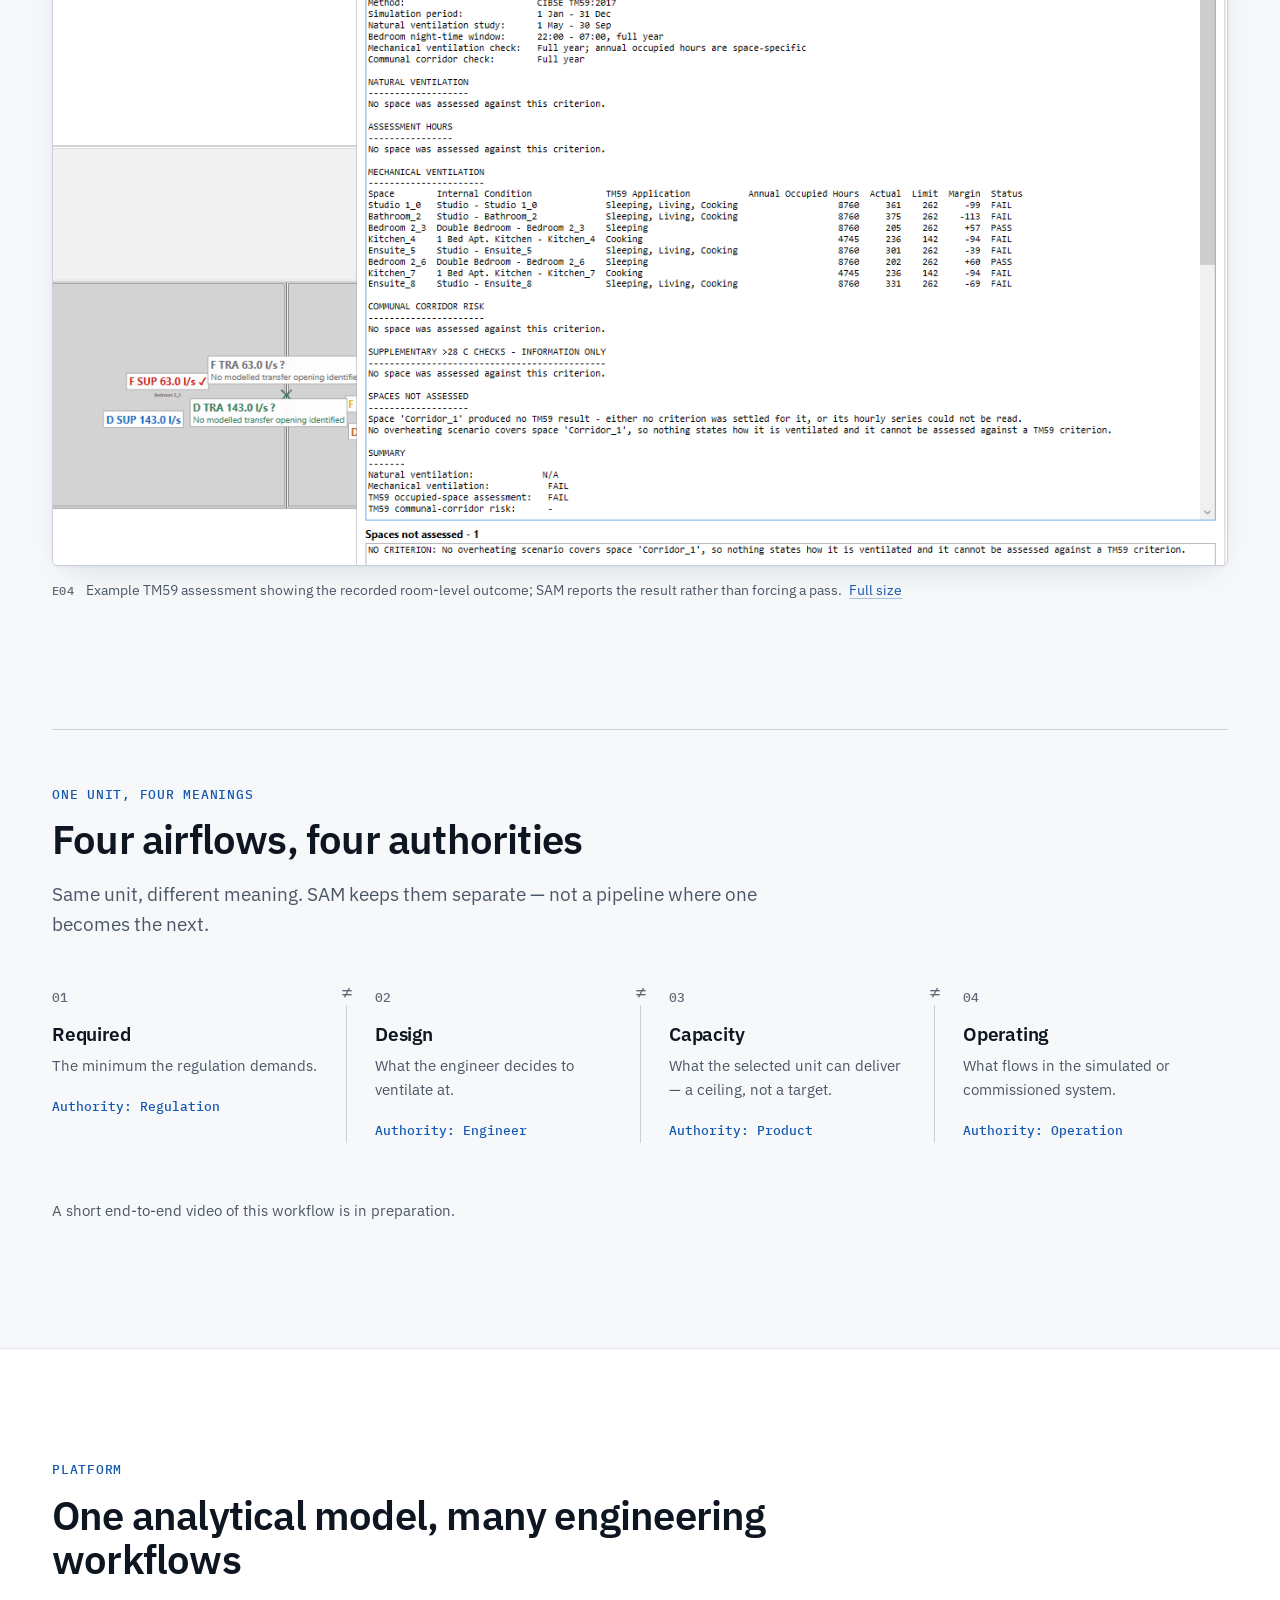
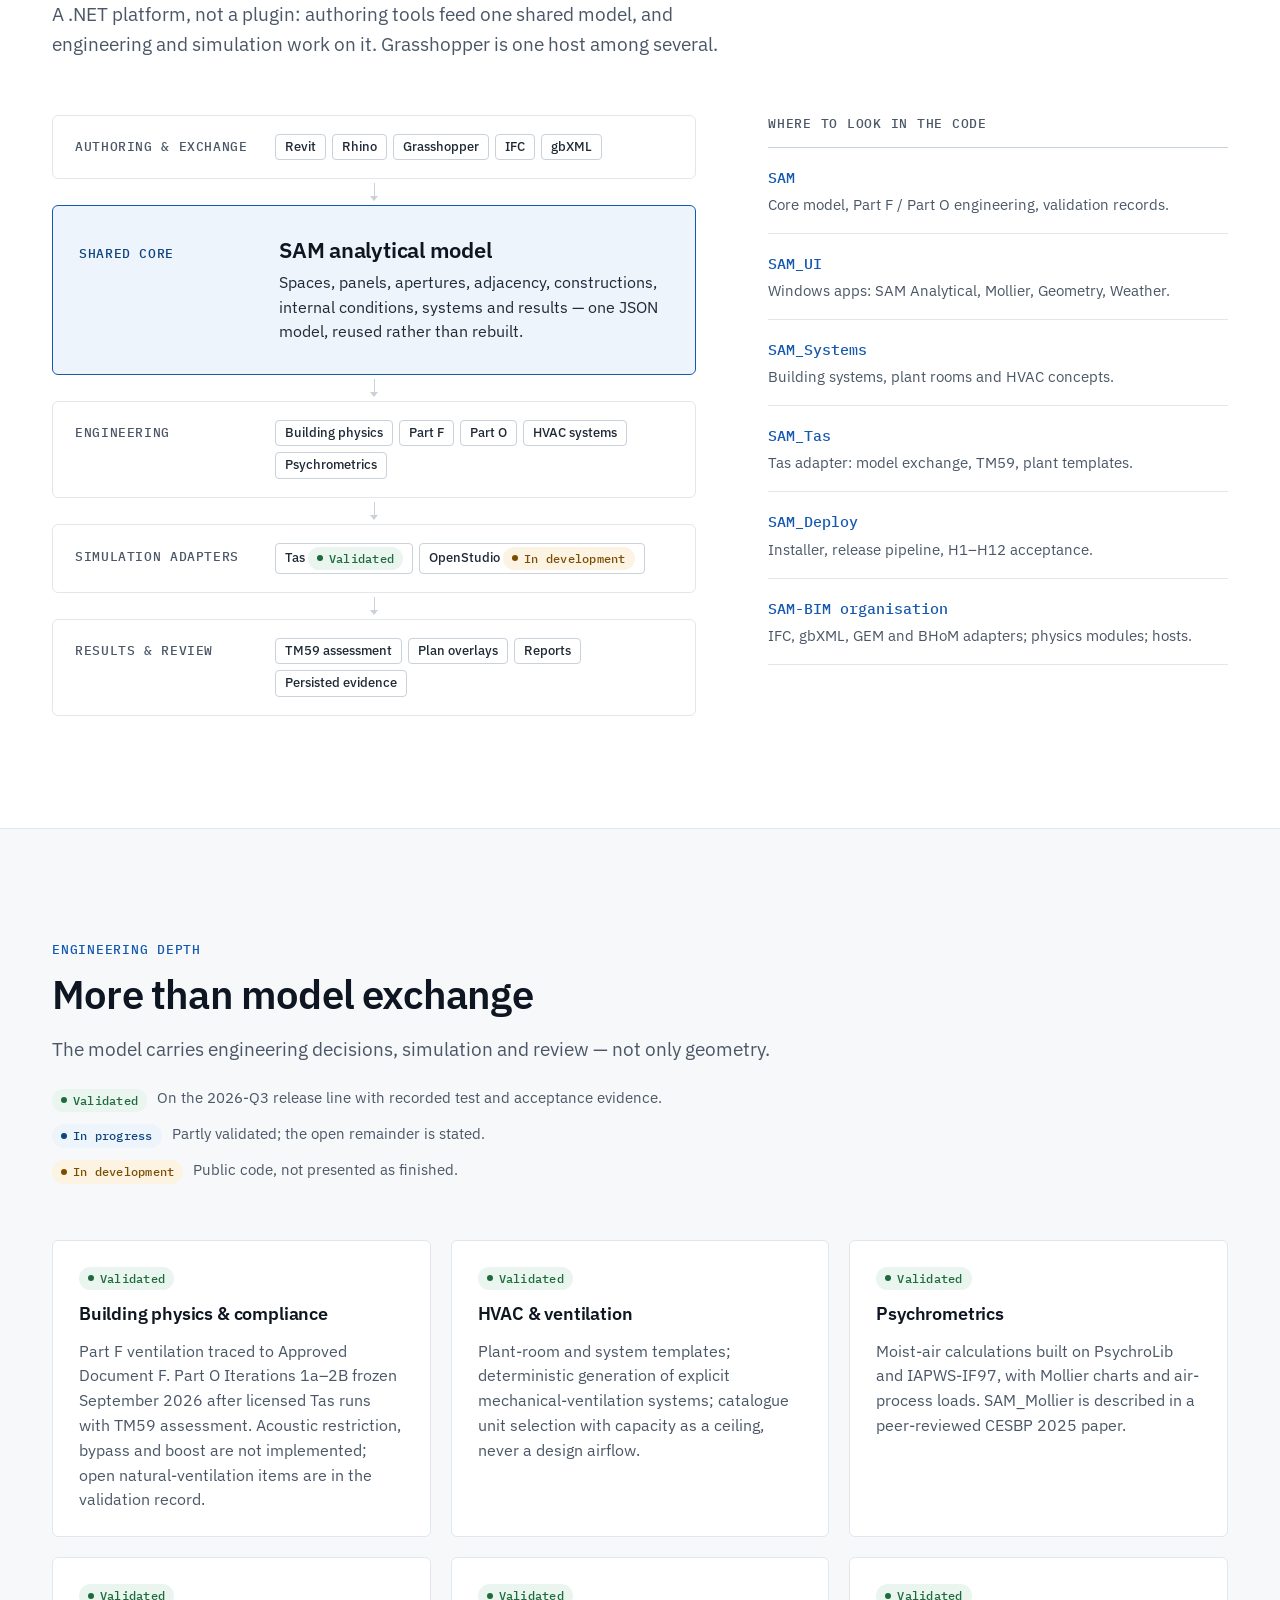
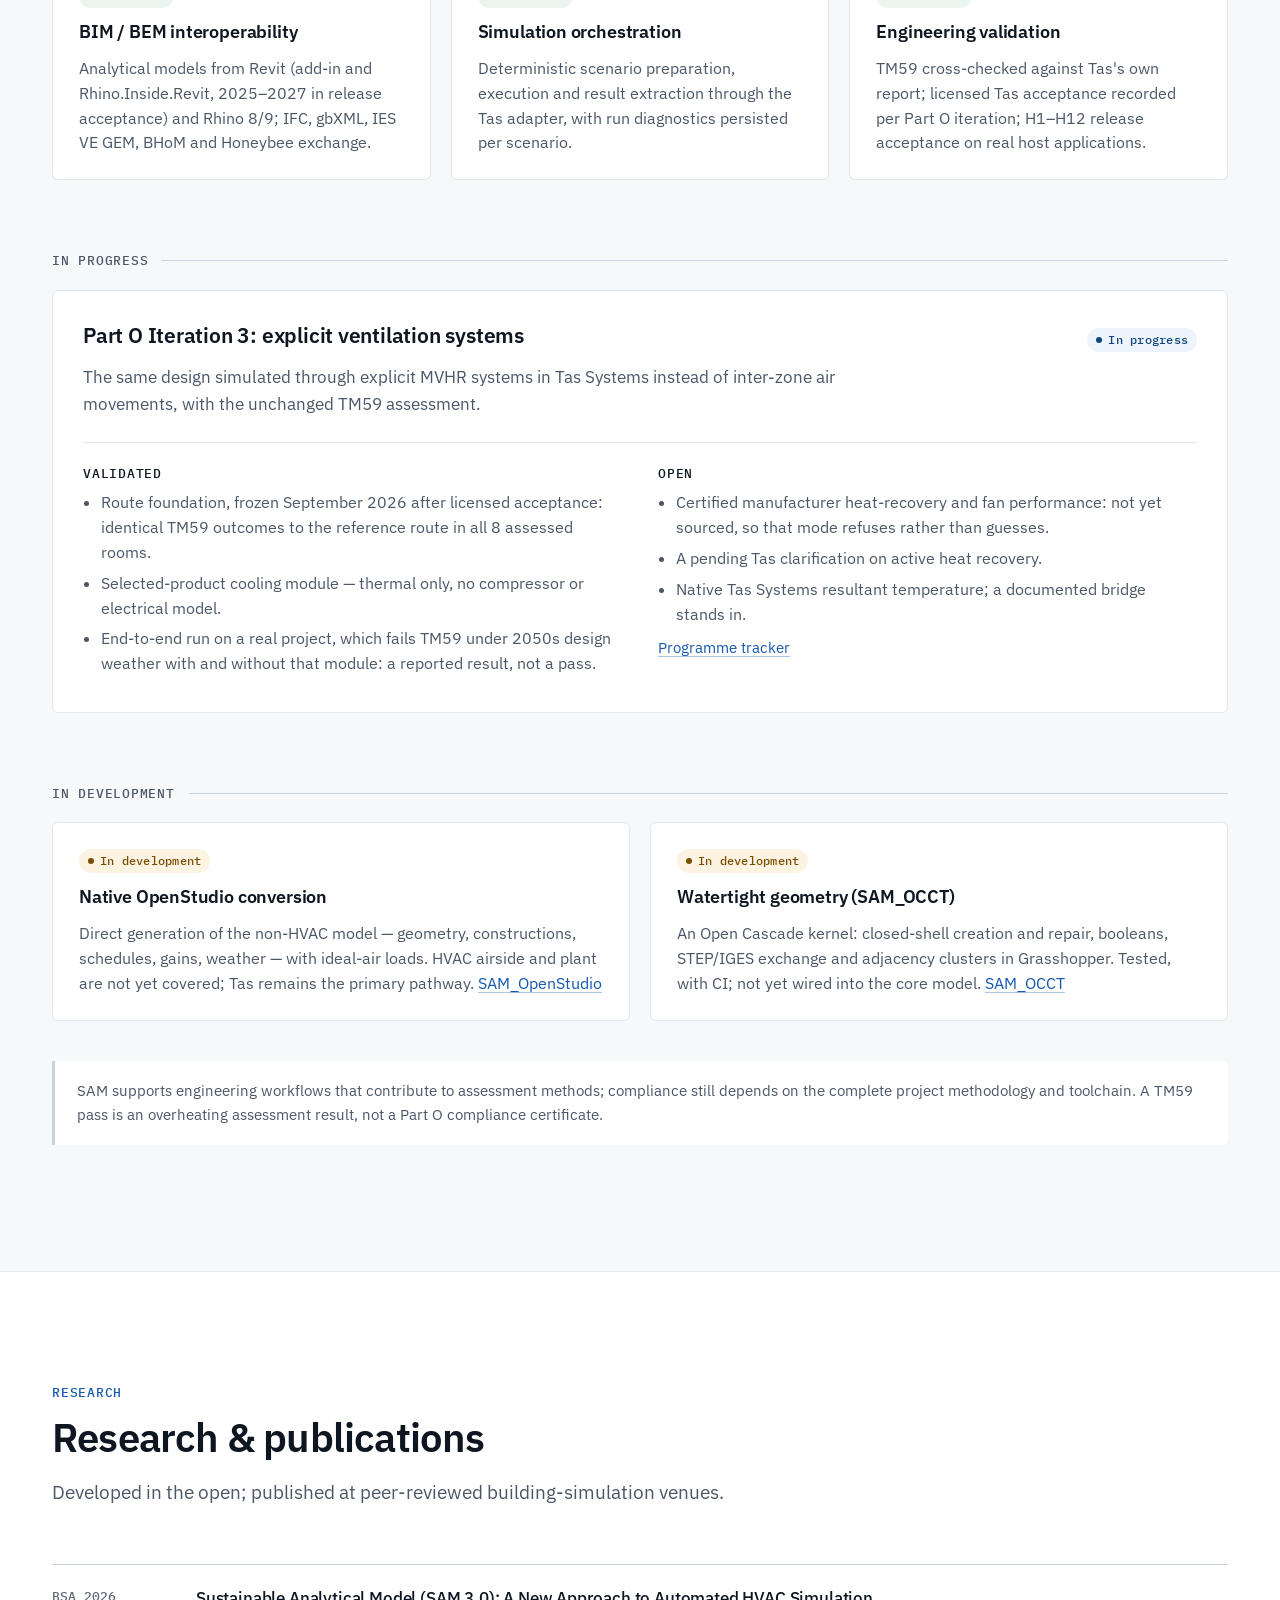
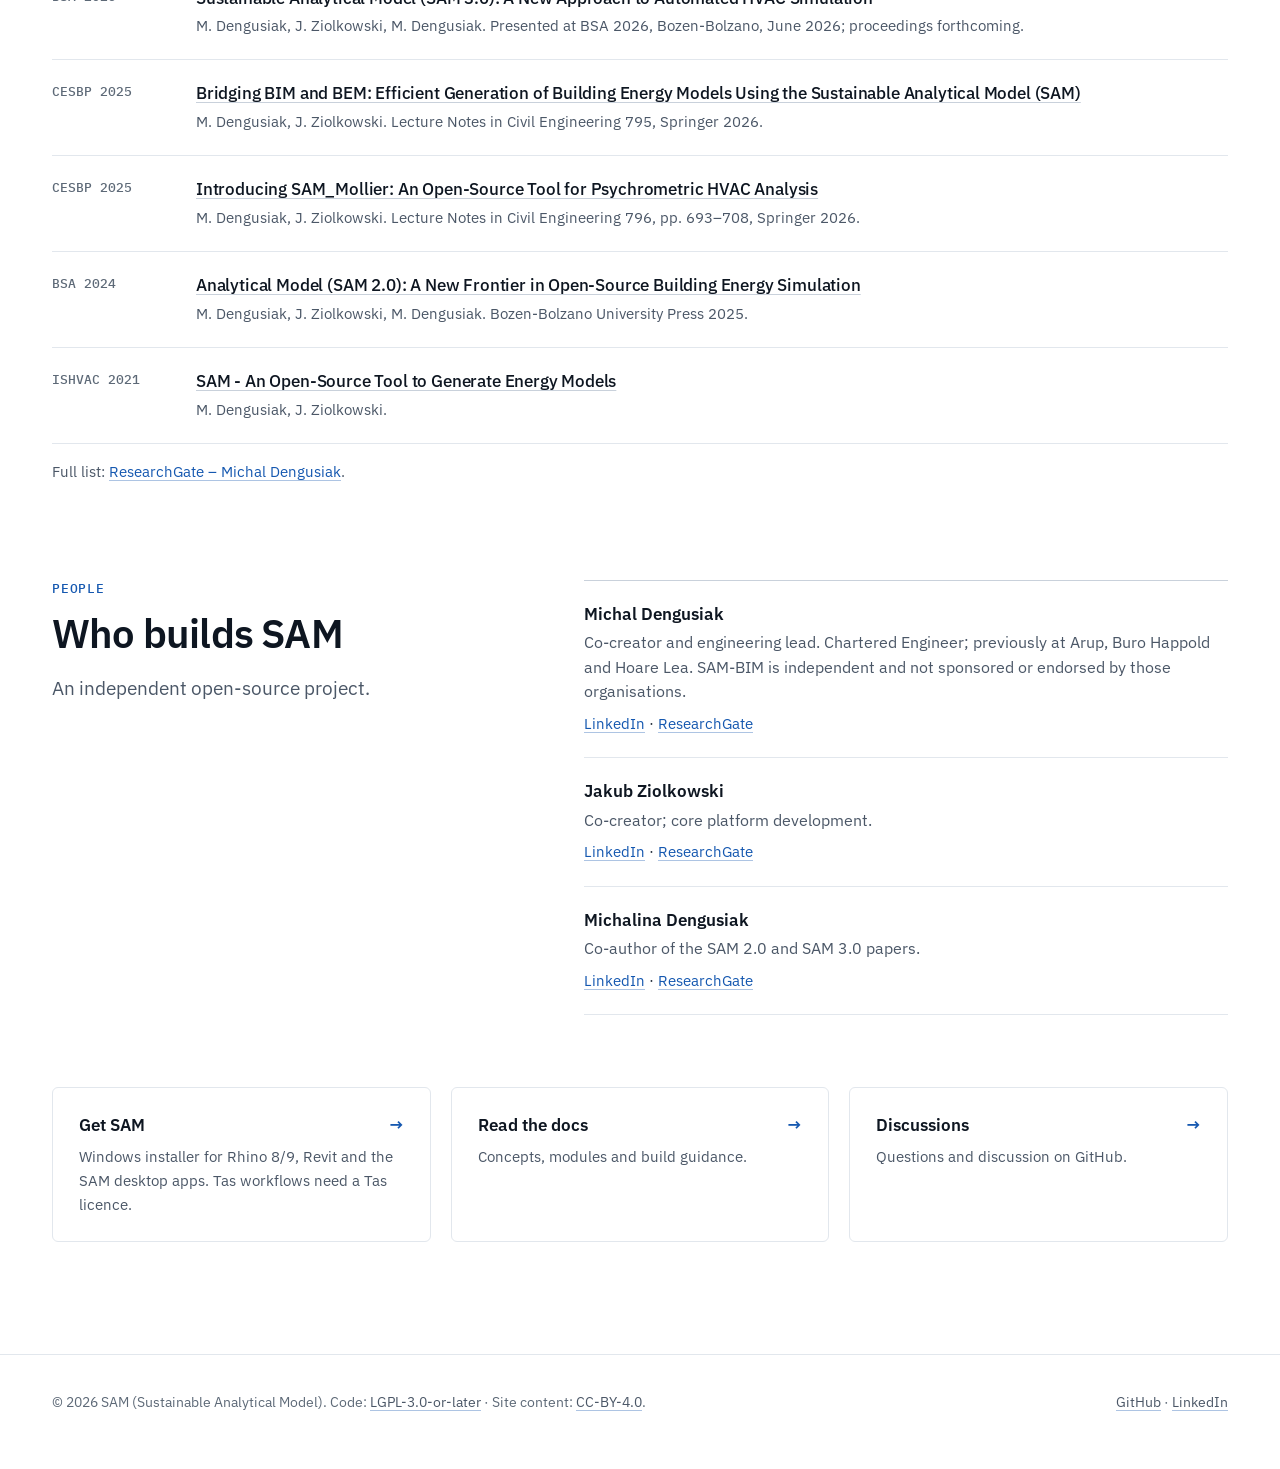
==== commit 338ed652: "Visual redesign around real SAM evidence; capture E01-E04 Presentation only. The approved six-sectio" ====
--- a/index.html
+++ b/index.html
@@ -4,21 +4,23 @@
   <meta charset="utf-8" />
   <meta name="viewport" content="width=device-width, initial-scale=1" />
   <title>SAM - Sustainable Analytical Model</title>
-  <meta name="description" content="SAM is an open-source analytical-model and computational-engineering platform connecting BIM, building physics, HVAC engineering and simulation through deterministic, tested and traceable workflows." />
+  <meta name="description" content="SAM is an open-source computational-engineering platform: a shared analytical building model with engineering logic, simulation and auditable decision workflows, from BIM geometry to Part F ventilation, Tas simulation and CIBSE TM59." />
   <link rel="preconnect" href="https://fonts.googleapis.com">
   <link rel="preconnect" href="https://fonts.gstatic.com" crossorigin>
-  <link href="https://fonts.googleapis.com/css2?family=Montserrat:wght@400;600;700;800&display=swap" rel="stylesheet">
-  <link rel="icon" href="assets/SAM_BIM_logo.png" />
+  <link href="https://fonts.googleapis.com/css2?family=IBM+Plex+Mono:wght@400;500&family=IBM+Plex+Sans:wght@400;500;600&display=swap" rel="stylesheet">
+  <link rel="icon" type="image/png" sizes="32x32" href="assets/favicon-32.png" />
+  <link rel="apple-touch-icon" href="assets/SAM_BIM_logo_180.png" />
   <link rel="canonical" href="https://sambim.xyz/">
 
   <meta property="og:title" content="SAM - Sustainable Analytical Model" />
-  <meta property="og:description" content="Open-source analytical-model and computational-engineering platform: BIM to building physics, HVAC engineering and simulation through tested, traceable workflows." />
+  <meta property="og:description" content="Open-source computational engineering: one analytical building model carrying engineering logic, simulation and auditable decisions." />
   <meta property="og:type" content="website" />
-  <meta property="og:image" content="https://sambim.xyz/assets/SAM_BIM_logo.png" />
+  <meta property="og:image" content="https://sambim.xyz/assets/evidence/E01_SAM_PartF_Design_Airflow_Overlay.png" />
+  <meta property="og:image:alt" content="SAM analytical model showing Part F required and design airflow values for dwelling spaces." />
   <meta property="og:url" content="https://sambim.xyz/" />
-  <meta name="twitter:card" content="summary" />
-  <meta name="twitter:image" content="https://sambim.xyz/assets/SAM_BIM_logo.png" />
-  <meta name="theme-color" content="#111111" />
+  <meta name="twitter:card" content="summary_large_image" />
+  <meta name="twitter:image" content="https://sambim.xyz/assets/evidence/E01_SAM_PartF_Design_Airflow_Overlay.png" />
+  <meta name="theme-color" content="#ffffff" />
 
   <link rel="stylesheet" href="assets/css/site.css" />
 
@@ -31,7 +33,7 @@
         "name":"Sustainable Analytical Model (SAM)",
         "applicationCategory":"EngineeringApplication",
         "operatingSystem":"Windows",
-        "description":"Open-source analytical-model and computational-engineering platform connecting BIM, building physics, HVAC engineering and simulation through deterministic, tested and traceable workflows.",
+        "description":"Open-source computational-engineering platform: a shared analytical building model with engineering logic, simulation and auditable decision workflows.",
         "publisher":{"@id":"https://sambim.xyz/#org"},
         "offers":{"@type":"Offer","price":"0","priceCurrency":"USD"},
         "license":"https://www.gnu.org/licenses/lgpl-3.0.html",
@@ -43,7 +45,7 @@
         "@id":"https://sambim.xyz/#org",
         "name":"SAM-BIM",
         "url":"https://sambim.xyz",
-        "logo":"https://sambim.xyz/assets/SAM_BIM_logo.png",
+        "logo":"https://sambim.xyz/assets/SAM_BIM_logo_180.png",
         "sameAs":[
           "https://github.com/SAM-BIM",
           "https://www.linkedin.com/company/sambim"
@@ -57,9 +59,9 @@
   <a class="skip-link" href="#main">Skip to content</a>
   <header class="nav">
     <div class="container nav-inner">
-      <a class="logo" href="#top" aria-label="SAM home">
-        <img alt="SAM BIM logo" src="assets/SAM_BIM_logo.png" />
-        <span class="word">Sustainable Analytical Model</span>
+      <a class="logo" href="#top">
+        <img alt="" src="assets/SAM_BIM_logo_64.png" width="32" height="32" />
+        <span class="word">SAM <span>Sustainable Analytical Model</span></span>
       </a>
       <details class="nav-menu">
         <summary>Menu</summary>
@@ -69,362 +71,449 @@
           <a href="#platform">Platform</a>
           <a href="#depth">Engineering</a>
           <a href="#research">Research</a>
-          <a href="#contact">Contact</a>
+          <a class="nav-gh" href="https://github.com/SAM-BIM" target="_blank" rel="noopener noreferrer">GitHub</a>
         </nav>
       </details>
     </div>
   </header>
 
-  <!-- ============ SECTION 1 - HERO ============ -->
-  <section id="top" class="hero">
-    <div class="container hero-grid">
-      <div>
-        <span class="kicker">Open source &middot; Computational engineering &middot; Building performance</span>
-        <h1>From BIM geometry to auditable building-performance workflows</h1>
-        <p>SAM (Sustainable Analytical Model) is an open-source analytical-model and computational-engineering platform. It connects BIM, building physics, HVAC engineering and simulation through deterministic, tested and traceable workflows &mdash; so every number in a result can be followed back to the decision that produced it.</p>
-        <div class="cta">
-          <a class="btn primary" href="#workflow">See the workflow</a>
-          <a class="btn" href="https://github.com/SAM-BIM/SAM" target="_blank" rel="noopener noreferrer">Explore SAM on GitHub</a>
-          <a class="btn" href="https://github.com/SAM-BIM/SAM_Deploy/releases/latest" target="_blank" rel="noopener noreferrer">Get SAM</a>
-        </div>
-      </div>
-      <div class="hero-media">
-        <!-- EVIDENCE SLOT E01: when assets/evidence/E01_SAM_PartF_Design_Airflow_Overlay.png exists, replace this block with:
-        <figure>
-          <img alt="Part F design airflow review: required, design and operating airflows overlaid on the analytical model" src="assets/evidence/E01_SAM_PartF_Design_Airflow_Overlay.png" />
-          <figcaption>Part F design airflow review in SAM.</figcaption>
-        </figure> -->
-        <div class="evidence-slot" data-evidence="E01">
-          <div>
+  <main id="main">
+
+    <!-- ============ 1 - HERO ============ -->
+    <section id="top" class="hero">
+      <div class="container">
+        <div class="hero-grid">
+          <div class="hero-title">
+            <span class="kicker">Open-source computational engineering</span>
+            <h1>From BIM geometry to auditable building-performance workflows</h1>
+          </div>
+          <div class="hero-copy">
+            <p class="lead">SAM combines a shared analytical model with engineering logic, simulation and auditable decision workflows &mdash; from Revit and Rhino to Part F ventilation, Tas simulation and CIBSE&nbsp;TM59.</p>
+            <div class="cta">
+              <a class="btn primary" href="#workflow">See the workflow</a>
+              <a class="btn" href="https://github.com/SAM-BIM/SAM" target="_blank" rel="noopener noreferrer">Explore SAM on GitHub</a>
+              <a class="btn quiet arrow-r" href="https://github.com/SAM-BIM/SAM_Deploy/releases/latest" target="_blank" rel="noopener noreferrer">Get SAM </a>
+            </div>
+          </div>
+        </div>
+        <!-- EVIDENCE E01 (hero) - real SAM Analytical capture; provenance in assets/evidence/README.md -->
+        <figure class="shot hero-media">
+          <div class="frame">
+            <img src="assets/evidence/E01_SAM_PartF_Design_Airflow_Overlay.png" width="1604" height="568" fetchpriority="high"
+                 alt="SAM analytical model showing Part F required and design airflow values for dwelling spaces." />
+          </div>
+          <figcaption>
             <span class="eid">E01</span>
-            <p class="enote">Part F design airflow overlay<br />Evidence capture in preparation</p>
-          </div>
-        </div>
-        <div class="caption">Analytical model as the shared engineering layer</div>
-      </div>
-    </div>
-  </section>
-
-  <main class="container" id="main">
-
-    <!-- ============ SECTION 2 - EVIDENCE ============ -->
-    <section id="evidence" class="band">
-      <span class="kicker">Evidence</span>
-      <h2>Evidence, not claims</h2>
-      <p class="lead">SAM's capabilities are stated only where public repository evidence backs them. Every figure below links to the record it comes from.</p>
-      <div class="grid cols-3 mt-16">
-        <article class="card">
-          <h3>Automated testing</h3>
-          <p>Core analytical-model, desktop UI, HVAC-systems and Tas/TM59 regression suites run in Release builds, with results and exact counts recorded at each merged milestone of the 2026-Q3 release line. <a href="https://github.com/SAM-BIM/SAM/blob/sow/2026-Q3/PROJECT_PROGRESS.md" target="_blank" rel="noopener noreferrer">Progress record</a>.</p>
-        </article>
-        <article class="card">
-          <h3>Release acceptance</h3>
-          <p>Release candidates are checked against a documented twelve-point acceptance matrix (H1&ndash;H12): clean install, Rhino 8/9 and Revit 2025&ndash;2027 load tests, upgrade/uninstall behaviour and payload provenance. The 2026-Q3 hardening candidate passed 12 / 12. <a href="https://github.com/SAM-BIM/SAM_Deploy/blob/sow/2026-Q3/RELEASE_VALIDATION.md" target="_blank" rel="noopener noreferrer">Acceptance record</a>.</p>
-        </article>
-        <article class="card">
-          <h3>Engine cross-check</h3>
-          <p>On the recorded validation flat, SAM's CIBSE TM59 figures match Tas's own Domestic Overheating report on every occupied-space criterion exercised. Scope differences, limitations and open defects are stated in the same record, not hidden. <a href="https://github.com/SAM-BIM/SAM/blob/sow/2026-Q3/documentation/PartO-TAS-VALIDATION.md" target="_blank" rel="noopener noreferrer">Validation record</a>.</p>
-        </article>
-        <article class="card">
-          <h3>Regulatory traceability</h3>
-          <p>Approved Document F (Volume 1, 2021) requirements for new dwellings with MVHR are traced paragraph by paragraph: each is calculated, read from the model geometry, left as a signed manual check, or stated out of scope. An assessment, not a certification. <a href="https://github.com/SAM-BIM/SAM/blob/sow/2026-Q3/documentation/PartF-ADF-Volume1-2021-Traceability.md" target="_blank" rel="noopener noreferrer">Traceability matrix</a>.</p>
-        </article>
-        <article class="card">
-          <h3>Peer-reviewed lineage</h3>
-          <p>Published through building-simulation venues since 2021, including Springer Lecture Notes in Civil Engineering and BSA proceedings. <a href="#research">Publications</a>.</p>
-        </article>
-        <article class="card">
-          <h3>Installable Windows release</h3>
-          <p>Versioned installer with release notes, supported on Rhino 8/9, Revit and the SAM desktop apps. The Part F / Part O workflow on this page is on the 2026-Q3 release line; installers published before the 2026-Q3 release do not include it. <a href="https://github.com/SAM-BIM/SAM_Deploy/releases/latest" target="_blank" rel="noopener noreferrer">Latest release</a>.</p>
-        </article>
+            <span>Part F airflow requirements and engineering design values reviewed directly on the SAM analytical model. <span class="legend"><b class="f">F</b>&nbsp;Part F requirement <b class="d">D</b>&nbsp;design airflow</span> <a class="full" href="assets/evidence/E01_SAM_PartF_Design_Airflow_Overlay.png">Full size</a></span>
+          </figcaption>
+        </figure>
       </div>
     </section>
 
-    <!-- ============ SECTION 3 - FLAGSHIP ENGINEERING WORKFLOW ============ -->
-    <section id="workflow" class="band soft">
-      <span class="kicker">Flagship workflow</span>
-      <h2>Part F to Part O / TM59 in one analytical workflow</h2>
-      <p class="lead">One analytical model carries a dwelling from the regulatory airflow requirement, through the engineering design decision and equipment selection, to dynamic simulation and a CIBSE TM59 result &mdash; with each step's authority kept separate and inspectable.</p>
-
-      <div class="workflow">
-        <div class="step">
-          <span class="num">01</span>
-          <strong>Regulatory requirement</strong>
-          <span>Part F sets the minimum ventilation the dwelling must achieve. SAM calculates the required airflow directly from the approved document's rules.</span>
-          <!-- EVIDENCE SLOT E01: assets/evidence/E01_SAM_PartF_Design_Airflow_Overlay.png -->
-          <div class="evidence-slot" data-evidence="E01">
-            <div>
-              <span class="eid">E01</span>
-              <p class="enote">Design airflow overlay<br />Evidence capture in preparation</p>
-            </div>
-          </div>
-        </div>
-        <div class="connector" aria-hidden="true">-&gt;</div>
-        <div class="step">
-          <span class="num">02</span>
-          <strong>Engineering design</strong>
-          <span>The engineer reviews and sets the design airflow &mdash; at or above the requirement, by judgement, never silently overwritten.</span>
-          <!-- EVIDENCE SLOT E02: assets/evidence/E02_SAM_PartO_Review_Iteration_Authority.png -->
-          <div class="evidence-slot" data-evidence="E02">
-            <div>
-              <span class="eid">E02</span>
-              <p class="enote">Iteration review &amp; authority<br />Evidence capture in preparation</p>
-            </div>
-          </div>
-        </div>
-        <div class="connector" aria-hidden="true">-&gt;</div>
-        <div class="step">
-          <span class="num">03</span>
-          <strong>Equipment decision</strong>
-          <span>Ventilation units are selected against a manufacturer catalogue; the selected unit's capacity then acts as a ceiling the design may not exceed.</span>
-          <!-- EVIDENCE SLOT E03: assets/evidence/E03_SAM_PartO_Prepare_Run_Status.png -->
-          <div class="evidence-slot" data-evidence="E03">
-            <div>
-              <span class="eid">E03</span>
-              <p class="enote">Prepare &amp; run status<br />Evidence capture in preparation</p>
-            </div>
-          </div>
-        </div>
-        <div class="connector" aria-hidden="true">-&gt;</div>
-        <div class="step">
-          <span class="num">04</span>
-          <strong>Simulation evidence</strong>
-          <span>The model is simulated in Tas and assessed against CIBSE TM59, with results returned to the spaces they belong to.</span>
-          <!-- EVIDENCE SLOT E04: assets/evidence/E04_SAM_PartO_TM59_Result.png -->
-          <div class="evidence-slot" data-evidence="E04">
-            <div>
-              <span class="eid">E04</span>
-              <p class="enote">TM59 result<br />Evidence capture in preparation</p>
-            </div>
-          </div>
-        </div>
-      </div>
-
-      <h3 class="mt-22">Four quantities, four authorities</h3>
-      <p class="lead">Four airflow figures share a unit and mean different things. SAM holds them as four separate, auditable quantities &mdash; a catalogue capacity never rewrites a design decision, and an operating value never masquerades as a requirement.</p>
-      <div class="grid cols-4 mt-16">
-        <article class="card">
-          <h3>Required airflow</h3>
-          <p>What the regulation demands as a minimum.</p>
-        </article>
-        <article class="card">
-          <h3>Design airflow</h3>
-          <p>What the engineer decides the dwelling will be ventilated at.</p>
-        </article>
-        <article class="card">
-          <h3>Selected capacity</h3>
-          <p>What the chosen equipment can deliver &mdash; a ceiling, not a target.</p>
-        </article>
-        <article class="card">
-          <h3>Operating airflow</h3>
-          <p>What actually flows in the simulated or commissioned system.</p>
-        </article>
-      </div>
-      <p class="note mt-14">
-        <!-- VIDEO SLOT V1: ~3-minute flagship workflow video. Insert an embedded player here when V1 exists. -->
-        A short end-to-end demonstration video of this workflow is in preparation.
-      </p>
-    </section>
-
-    <!-- ============ SECTION 4 - SAM PLATFORM ============ -->
-    <section id="platform" class="band">
-      <span class="kicker">Platform</span>
-      <h2>One analytical model, multiple engineering workflows</h2>
-      <p class="lead">SAM is a .NET platform, not a plugin. Authoring tools and exchange formats feed one shared analytical model; engineering logic and simulation adapters hang off it. Grasshopper is one host among several &mdash; not the foundation.</p>
-
-      <!-- ARCHITECTURE SLOT D1: replace this text architecture with assets/evidence/D1 (platform architecture diagram) when available. -->
-      <div class="stack mt-16">
-        <div class="layer">
-          <h3>Authoring &amp; exchange</h3>
-          <p>Revit &middot; Rhino &middot; Grasshopper &middot; IFC &middot; gbXML</p>
-        </div>
-        <div class="arrow" aria-hidden="true">&darr;</div>
-        <div class="layer core">
-          <h3>SAM analytical model</h3>
-          <p>Panels, spaces, apertures, adjacency, location, profiles, materials, internal conditions, systems, results &mdash; one JSON model, reused instead of rebuilt.</p>
-        </div>
-        <div class="arrow" aria-hidden="true">&darr;</div>
-        <div class="layer">
-          <h3>Engineering</h3>
-          <p>Building physics &middot; Part F &middot; Part O &middot; HVAC systems &middot; Psychrometrics</p>
-        </div>
-        <div class="arrow" aria-hidden="true">&darr;</div>
-        <div class="layer">
-          <h3>Simulation adapters</h3>
-          <p>Tas <span class="tag shipped">Validated</span> &nbsp; OpenStudio <span class="tag dev">In development</span></p>
-        </div>
-        <div class="arrow" aria-hidden="true">&darr;</div>
-        <div class="layer">
-          <h3>Results &amp; review</h3>
-          <p>TM59 assessment &middot; design overlays &middot; reports &middot; persisted evidence</p>
-        </div>
-      </div>
-
-      <h3 class="mt-22">Where to look in the code</h3>
-      <div class="repo-list mt-16">
-        <div class="repo"><a href="https://github.com/SAM-BIM/SAM" target="_blank" rel="noopener noreferrer">SAM</a><span>Core analytical model, Part F / Part O engineering, validation docs.</span></div>
-        <div class="repo"><a href="https://github.com/SAM-BIM/SAM_UI" target="_blank" rel="noopener noreferrer">SAM_UI</a><span>Windows desktop apps: SAM Analytical, Mollier, Geometry, Weather.</span></div>
-        <div class="repo"><a href="https://github.com/SAM-BIM/SAM_Systems" target="_blank" rel="noopener noreferrer">SAM_Systems</a><span>Building systems, plant rooms and HVAC concepts.</span></div>
-        <div class="repo"><a href="https://github.com/SAM-BIM/SAM_Tas" target="_blank" rel="noopener noreferrer">SAM_Tas</a><span>Tas simulation adapter: model exchange, TM59 assessment, plant templates.</span></div>
-        <div class="repo"><a href="https://github.com/SAM-BIM/SAM_Deploy" target="_blank" rel="noopener noreferrer">SAM_Deploy</a><span>Installer, release pipeline and H1&ndash;H12 acceptance record.</span></div>
-        <div class="repo"><a href="https://github.com/SAM-BIM" target="_blank" rel="noopener noreferrer">SAM-BIM organisation</a><span>Exchange adapters (IFC, gbXML, GEM, BHoM), physics modules and hosts.</span></div>
+    <!-- ============ 2 - EVIDENCE ============ -->
+    <section id="evidence" class="section">
+      <div class="container">
+        <div class="section-head">
+          <span class="kicker">Evidence</span>
+          <h2>Evidence, not claims</h2>
+          <p class="lead">Each capability below links to the public record behind it.</p>
+        </div>
+        <div class="proof">
+          <article class="proof-item">
+            <h3>Automated testing</h3>
+            <p>Model, desktop UI, HVAC-systems and Tas/TM59 regression suites run in Release builds at each merged milestone.</p>
+            <a class="link arrow-r" href="https://github.com/SAM-BIM/SAM/blob/sow/2026-Q3/PROJECT_PROGRESS.md" target="_blank" rel="noopener noreferrer">Progress record </a>
+          </article>
+          <article class="proof-item">
+            <h3>Release acceptance</h3>
+            <p>A twelve-point H1&ndash;H12 matrix on real Rhino 8/9 and Revit 2025&ndash;2027 hosts. The 2026-Q3 hardening candidate passed 12&nbsp;/&nbsp;12.</p>
+            <a class="link arrow-r" href="https://github.com/SAM-BIM/SAM_Deploy/blob/sow/2026-Q3/RELEASE_VALIDATION.md" target="_blank" rel="noopener noreferrer">Acceptance record </a>
+          </article>
+          <article class="proof-item">
+            <h3>Tas / TM59 cross-check</h3>
+            <p>On the validation flat, SAM's TM59 figures match Tas's own overheating report on every criterion exercised; limitations are stated alongside.</p>
+            <a class="link arrow-r" href="https://github.com/SAM-BIM/SAM/blob/sow/2026-Q3/documentation/PartO-TAS-VALIDATION.md" target="_blank" rel="noopener noreferrer">Validation record </a>
+          </article>
+          <article class="proof-item">
+            <h3>Part F traceability</h3>
+            <p>Approved Document F (Vol. 1, 2021) traced paragraph by paragraph: calculated, read from geometry, manual check or out of scope. An assessment, not a certification.</p>
+            <a class="link arrow-r" href="https://github.com/SAM-BIM/SAM/blob/sow/2026-Q3/documentation/PartF-ADF-Volume1-2021-Traceability.md" target="_blank" rel="noopener noreferrer">Traceability matrix </a>
+          </article>
+          <article class="proof-item">
+            <h3>Peer-reviewed research</h3>
+            <p>Peer-reviewed since 2021, including Springer Lecture Notes in Civil Engineering and BSA proceedings.</p>
+            <a class="link arrow-r" href="#research">Publications </a>
+          </article>
+          <article class="proof-item">
+            <h3>Installable releases</h3>
+            <p>Versioned Windows installer with release notes. Part F / Part O is on the 2026-Q3 release line; earlier installers do not include it.</p>
+            <a class="link arrow-r" href="https://github.com/SAM-BIM/SAM_Deploy/releases/latest" target="_blank" rel="noopener noreferrer">Latest release </a>
+          </article>
+        </div>
       </div>
     </section>
 
-    <!-- ============ SECTION 5 - ENGINEERING DEPTH ============ -->
-    <section id="depth" class="band soft">
-      <span class="kicker">Engineering depth</span>
-      <h2>Beyond model conversion</h2>
-      <p class="lead">SAM is engineering software with a model attached, not a converter with engineering aspirations. Status labels are exact: <span class="tag shipped">Validated</span> means merged on the 2026-Q3 release line with recorded test and acceptance evidence; <span class="tag progress">In progress</span> means part of the capability is validated and the open remainder is stated; <span class="tag dev">In development</span> means public code, not presented as finished.</p>
-
-      <div class="grid cols-3 mt-16">
-        <article class="card">
-          <h3>Building physics &amp; compliance workflows</h3>
-          <p>Part F ventilation with paragraph-level regulatory traceability. Part O overheating Iterations 1a&ndash;2B (base MVHR, base natural ventilation, equipment selection, capacity-ceiling optimisation) were frozen in September 2026 after licensed Tas runs with CIBSE TM59 assessment. Iteration 2 acoustic restriction, bypass and boost are not yet implemented; open natural-ventilation items are listed in the validation record.</p>
-          <span class="tag shipped">Validated</span>
+    <!-- ============ 3 - FLAGSHIP WORKFLOW ============ -->
+    <section id="workflow" class="section soft">
+      <div class="container">
+        <div class="section-head">
+          <span class="kicker">Flagship workflow</span>
+          <h2>Part F to Part O and TM59, in one analytical model</h2>
+          <p class="lead">One three-dwelling model, from airflow requirement to TM59 result. Each step keeps its own authority; each image is a real SAM screen.</p>
+        </div>
+
+        <ol class="flow">
+          <li class="step">
+            <div class="step-head">
+              <div>
+                <span class="step-no"><b>01</b> Regulatory requirement</span>
+                <h3>Part F calculates what must be achieved.</h3>
+              </div>
+              <div>
+                <p>SAM derives the Approved Document F airflow for each room from the model and shows it on the plan beside the design.</p>
+                <span class="authority">Authority: <b>Regulation</b></span>
+              </div>
+            </div>
+            <!-- EVIDENCE E01 (detail crop of the same capture session) -->
+            <figure class="shot w-1095">
+              <div class="frame">
+                <img src="assets/evidence/E01_SAM_PartF_Design_Airflow_Overlay_Detail.png" width="1095" height="532" loading="lazy"
+                     alt="One dwelling in the SAM plan view: Part F required airflow tags beside higher design airflow tags for bedroom supply, kitchen extract and transfer." />
+              </div>
+              <figcaption><span class="eid">E01</span><span>Bedroom supply: Part F requires 63&nbsp;l/s; the design holds 143&nbsp;l/s. Two quantities on one plan.</span></figcaption>
+            </figure>
+          </li>
+
+          <li class="step">
+            <div class="step-head">
+              <div>
+                <span class="step-no"><b>02</b> Engineering design</span>
+                <h3>The engineer sets the design intent.</h3>
+              </div>
+              <div>
+                <p>Calculation proposes; the engineer reviews. Here Iteration 2B raised design airflow against overheating &mdash; the requirement and unit capacity stay unchanged.</p>
+                <span class="authority">Authority: <b>Engineer</b></span>
+              </div>
+            </div>
+            <!-- EVIDENCE E02 -->
+            <figure class="shot w-1116">
+              <div class="frame">
+                <img src="assets/evidence/E02_SAM_PartO_Review_Iteration_Authority.png" width="1116" height="368" loading="lazy"
+                     alt="SAM Part O review showing separate required airflow, design airflow and selected ventilation-unit capacity." />
+              </div>
+              <figcaption><span class="eid">E02</span><span>The regulatory requirement, engineering design and selected equipment capacity remain separate decisions.</span></figcaption>
+            </figure>
+          </li>
+
+          <li class="step">
+            <div class="step-head">
+              <div>
+                <span class="step-no"><b>03</b> Equipment &amp; simulation preparation</span>
+                <h3>SAM materialises the scenario.</h3>
+              </div>
+              <div>
+                <p>Each dwelling gets the smallest catalogue unit that meets its design duty; its maximum is a ceiling, never a design value. The scenario runs in Tas with its state recorded.</p>
+                <span class="authority">Authority: <b>Product</b></span>
+              </div>
+            </div>
+            <!-- EVIDENCE E03 -->
+            <figure class="shot">
+              <div class="frame">
+                <img src="assets/evidence/E03_SAM_PartO_Prepare_Run_Status.png" width="1345" height="904" loading="lazy"
+                     alt="SAM Part O Prepare and Run interface showing a prepared ventilation scenario and simulation status." />
+              </div>
+              <figcaption><span class="eid">E03</span><span>SAM materialises the engineering design into a deterministic simulation scenario and records the run state. <a class="full" href="assets/evidence/E03_SAM_PartO_Prepare_Run_Status.png">Full size</a></span></figcaption>
+            </figure>
+          </li>
+
+          <li class="step">
+            <div class="step-head">
+              <div>
+                <span class="step-no"><b>04</b> Simulation evidence</span>
+                <h3>Tas returns a TM59 result.</h3>
+              </div>
+              <div>
+                <p>The building is simulated in Tas and each room assessed against CIBSE TM59. On 2050s design weather this case still fails in 6 of 8 rooms &mdash; and SAM says so.</p>
+                <span class="authority">Authority: <b>Simulation</b></span>
+              </div>
+            </div>
+            <!-- EVIDENCE E04 -->
+            <figure class="shot">
+              <div class="frame">
+                <img src="assets/evidence/E04_SAM_PartO_TM59_Result.png" width="1345" height="730" loading="lazy"
+                     alt="SAM TM59 result review showing room-level overheating assessment outcomes from a Tas simulation." />
+              </div>
+              <figcaption><span class="eid">E04</span><span>Example TM59 assessment showing the recorded room-level outcome; SAM reports the result rather than forcing a pass. <a class="full" href="assets/evidence/E04_SAM_PartO_TM59_Result.png">Full size</a></span></figcaption>
+            </figure>
+          </li>
+        </ol>
+
+        <div class="quantities">
+          <span class="kicker">One unit, four meanings</span>
+          <h2>Four airflows, four authorities</h2>
+          <p class="lead">Same unit, different meaning. SAM keeps them separate &mdash; not a pipeline where one becomes the next.</p>
+          <div class="qgrid">
+            <div class="q">
+              <span class="qn">01</span>
+              <h3>Required</h3>
+              <p>The minimum the regulation demands.</p>
+              <span class="by">Authority: Regulation</span>
+            </div>
+            <div class="q">
+              <span class="qn">02</span>
+              <h3>Design</h3>
+              <p>What the engineer decides to ventilate at.</p>
+              <span class="by">Authority: Engineer</span>
+            </div>
+            <div class="q">
+              <span class="qn">03</span>
+              <h3>Capacity</h3>
+              <p>What the selected unit can deliver &mdash; a ceiling, not a target.</p>
+              <span class="by">Authority: Product</span>
+            </div>
+            <div class="q">
+              <span class="qn">04</span>
+              <h3>Operating</h3>
+              <p>What flows in the simulated or commissioned system.</p>
+              <span class="by">Authority: Operation</span>
+            </div>
+          </div>
+          <!-- VIDEO SLOT V1: ~3-minute flagship workflow video. Insert an embedded player here when V1 exists. -->
+          <p class="note demo-note">A short end-to-end video of this workflow is in preparation.</p>
+        </div>
+      </div>
+    </section>
+
+    <!-- ============ 4 - PLATFORM ============ -->
+    <section id="platform" class="section">
+      <div class="container">
+        <div class="section-head">
+          <span class="kicker">Platform</span>
+          <h2>One analytical model, many engineering workflows</h2>
+          <p class="lead">A .NET platform, not a plugin: authoring tools feed one shared model, and engineering and simulation work on it. Grasshopper is one host among several.</p>
+        </div>
+
+        <div class="platform">
+          <!-- ARCHITECTURE SLOT D1: replace this CSS architecture with the D1 platform diagram when it exists. -->
+          <div class="arch">
+            <div class="tier">
+              <h3>Authoring &amp; exchange</h3>
+              <div class="chips"><span class="chip">Revit</span><span class="chip">Rhino</span><span class="chip">Grasshopper</span><span class="chip">IFC</span><span class="chip">gbXML</span></div>
+            </div>
+            <div class="down" aria-hidden="true"></div>
+            <div class="tier core">
+              <h3>Shared core</h3>
+              <p><span class="core-title">SAM analytical model</span>Spaces, panels, apertures, adjacency, constructions, internal conditions, systems and results &mdash; one JSON model, reused rather than rebuilt.</p>
+            </div>
+            <div class="down" aria-hidden="true"></div>
+            <div class="tier">
+              <h3>Engineering</h3>
+              <div class="chips"><span class="chip">Building physics</span><span class="chip">Part F</span><span class="chip">Part O</span><span class="chip">HVAC systems</span><span class="chip">Psychrometrics</span></div>
+            </div>
+            <div class="down" aria-hidden="true"></div>
+            <div class="tier">
+              <h3>Simulation adapters</h3>
+              <div class="chips"><span class="chip">Tas <span class="status validated">Validated</span></span><span class="chip">OpenStudio <span class="status dev">In development</span></span></div>
+            </div>
+            <div class="down" aria-hidden="true"></div>
+            <div class="tier">
+              <h3>Results &amp; review</h3>
+              <div class="chips"><span class="chip">TM59 assessment</span><span class="chip">Plan overlays</span><span class="chip">Reports</span><span class="chip">Persisted evidence</span></div>
+            </div>
+          </div>
+
+          <div>
+            <p class="aside-title">Where to look in the code</p>
+            <ul class="repos">
+              <li><a href="https://github.com/SAM-BIM/SAM" target="_blank" rel="noopener noreferrer">SAM</a><span>Core model, Part F / Part O engineering, validation records.</span></li>
+              <li><a href="https://github.com/SAM-BIM/SAM_UI" target="_blank" rel="noopener noreferrer">SAM_UI</a><span>Windows apps: SAM Analytical, Mollier, Geometry, Weather.</span></li>
+              <li><a href="https://github.com/SAM-BIM/SAM_Systems" target="_blank" rel="noopener noreferrer">SAM_Systems</a><span>Building systems, plant rooms and HVAC concepts.</span></li>
+              <li><a href="https://github.com/SAM-BIM/SAM_Tas" target="_blank" rel="noopener noreferrer">SAM_Tas</a><span>Tas adapter: model exchange, TM59, plant templates.</span></li>
+              <li><a href="https://github.com/SAM-BIM/SAM_Deploy" target="_blank" rel="noopener noreferrer">SAM_Deploy</a><span>Installer, release pipeline, H1&ndash;H12 acceptance.</span></li>
+              <li><a href="https://github.com/SAM-BIM" target="_blank" rel="noopener noreferrer">SAM-BIM organisation</a><span>IFC, gbXML, GEM and BHoM adapters; physics modules; hosts.</span></li>
+            </ul>
+          </div>
+        </div>
+      </div>
+    </section>
+
+    <!-- ============ 5 - ENGINEERING DEPTH ============ -->
+    <section id="depth" class="section soft">
+      <div class="container">
+        <div class="section-head">
+          <span class="kicker">Engineering depth</span>
+          <h2>More than model exchange</h2>
+          <p class="lead">The model carries engineering decisions, simulation and review &mdash; not only geometry.</p>
+          <ul class="status-key">
+            <li><span class="status validated">Validated</span> On the 2026-Q3 release line with recorded test and acceptance evidence.</li>
+            <li><span class="status progress">In progress</span> Partly validated; the open remainder is stated.</li>
+            <li><span class="status dev">In development</span> Public code, not presented as finished.</li>
+          </ul>
+        </div>
+
+        <div class="families">
+          <article class="family">
+            <span class="status validated">Validated</span>
+            <h3>Building physics &amp; compliance</h3>
+            <p>Part F ventilation traced to Approved Document F. Part O Iterations 1a&ndash;2B frozen September 2026 after licensed Tas runs with TM59 assessment. Acoustic restriction, bypass and boost are not implemented; open natural-ventilation items are in the validation record.</p>
+          </article>
+          <article class="family">
+            <span class="status validated">Validated</span>
+            <h3>HVAC &amp; ventilation</h3>
+            <p>Plant-room and system templates; deterministic generation of explicit mechanical-ventilation systems; catalogue unit selection with capacity as a ceiling, never a design airflow.</p>
+            <!-- EVIDENCE SLOT E05: assets/evidence/E05_SAM_PartO_Iteration2B_Optimisation.png -->
+          </article>
+          <article class="family">
+            <span class="status validated">Validated</span>
+            <h3>Psychrometrics</h3>
+            <p>Moist-air calculations built on PsychroLib and IAPWS-IF97, with Mollier charts and air-process loads. SAM_Mollier is described in a peer-reviewed CESBP 2025 paper.</p>
+            <!-- EVIDENCE SLOT E07: assets/evidence/E07_SAM_AHU_Mollier.png -->
+          </article>
+          <article class="family">
+            <span class="status validated">Validated</span>
+            <h3>BIM / BEM interoperability</h3>
+            <p>Analytical models from Revit (add-in and Rhino.Inside.Revit, 2025&ndash;2027 in release acceptance) and Rhino 8/9; IFC, gbXML, IES VE GEM, BHoM and Honeybee exchange.</p>
+            <!-- EVIDENCE SLOT E09: assets/evidence/E09_SAM_Revit_Integration.png -->
+          </article>
+          <article class="family">
+            <span class="status validated">Validated</span>
+            <h3>Simulation orchestration</h3>
+            <p>Deterministic scenario preparation, execution and result extraction through the Tas adapter, with run diagnostics persisted per scenario.</p>
+          </article>
+          <article class="family">
+            <span class="status validated">Validated</span>
+            <h3>Engineering validation</h3>
+            <p>TM59 cross-checked against Tas's own report; licensed Tas acceptance recorded per Part O iteration; H1&ndash;H12 release acceptance on real host applications.</p>
+            <!-- EVIDENCE SLOT E08: assets/evidence/E08_SAM_Release_Validation_H1_H12.png -->
+          </article>
+        </div>
+
+        <div class="subhead"><h3>In progress</h3></div>
+        <article class="feature">
+          <div class="feature-head">
+            <h3>Part O Iteration 3: explicit ventilation systems</h3>
+            <span class="status progress">In progress</span>
+          </div>
+          <p>The same design simulated through explicit MVHR systems in Tas Systems instead of inter-zone air movements, with the unchanged TM59 assessment.</p>
+          <div class="split">
+            <div>
+              <h4>Validated</h4>
+              <ul>
+                <li>Route foundation, frozen September 2026 after licensed acceptance: identical TM59 outcomes to the reference route in all 8 assessed rooms.</li>
+                <li>Selected-product cooling module &mdash; thermal only, no compressor or electrical model.</li>
+                <li>End-to-end run on a real project, which fails TM59 under 2050s design weather with and without that module: a reported result, not a pass.</li>
+              </ul>
+            </div>
+            <div>
+              <h4>Open</h4>
+              <ul>
+                <li>Certified manufacturer heat-recovery and fan performance: not yet sourced, so that mode refuses rather than guesses.</li>
+                <li>A pending Tas clarification on active heat recovery.</li>
+                <li>Native Tas Systems resultant temperature; a documented bridge stands in.</li>
+              </ul>
+              <p class="note mt-10"><a href="https://github.com/SAM-BIM/SAM/issues/111" target="_blank" rel="noopener noreferrer">Programme tracker</a></p>
+            </div>
+          </div>
         </article>
-        <article class="card">
-          <h3>HVAC &amp; ventilation systems</h3>
-          <p>Reusable plant-room and system templates; deterministic generation of explicit mechanical-ventilation systems from the analytical design; ventilation-unit selection against a manufacturer catalogue, with the selected unit's capacity enforced as a ceiling and never used as a design airflow.</p>
-          <span class="tag shipped">Validated</span>
-          <!-- EVIDENCE SLOT E05: assets/evidence/E05_SAM_PartO_Iteration2B_Optimisation.png -->
-          <div class="evidence-slot" data-evidence="E05">
-            <div>
-              <span class="eid">E05</span>
-              <p class="enote">Iteration 2B capacity-ceiling optimisation<br />Evidence capture in preparation</p>
-            </div>
-          </div>
-        </article>
-        <article class="card">
-          <h3>Psychrometrics</h3>
-          <p>Moist-air calculations built on the PsychroLib reference formulation, IAPWS-IF97 water and steam properties, Mollier chart plotting and air-process loads; SAM_Mollier is described in a peer-reviewed CESBP 2025 paper.</p>
-          <span class="tag shipped">Validated</span>
-          <!-- EVIDENCE SLOT E07: assets/evidence/E07_SAM_AHU_Mollier.png -->
-          <div class="evidence-slot" data-evidence="E07">
-            <div>
-              <span class="eid">E07</span>
-              <p class="enote">Air-handling processes on the Mollier chart<br />Evidence capture in preparation</p>
-            </div>
-          </div>
-        </article>
-        <article class="card">
-          <h3>BIM / BEM interoperability</h3>
-          <p>Analytical-model generation in Revit (add-in and Rhino.Inside.Revit; Revit 2025&ndash;2027 covered by release acceptance) and Rhino 8/9; IFC, gbXML, IES VE GEM, BHoM and Honeybee schema exchange.</p>
-          <span class="tag shipped">Validated</span>
-          <!-- EVIDENCE SLOT E09: assets/evidence/E09_SAM_Revit_Integration.png -->
-          <div class="evidence-slot" data-evidence="E09">
-            <div>
-              <span class="eid">E09</span>
-              <p class="enote">Revit integration<br />Evidence capture in preparation</p>
-            </div>
-          </div>
-        </article>
-        <article class="card">
-          <h3>Simulation orchestration</h3>
-          <p>Deterministic scenario preparation, execution and result extraction through the Tas adapter (TBD/TSD/T3D exchange), with run diagnostics persisted per scenario.</p>
-          <span class="tag shipped">Validated</span>
-        </article>
-        <article class="card">
-          <h3>Engineering-software validation</h3>
-          <p>TM59 assessment cross-checked against Tas's own report on a validation flat; licensed Tas acceptance runs recorded per Part O iteration; H1&ndash;H12 release acceptance on real host applications.</p>
-          <span class="tag shipped">Validated</span>
-          <!-- EVIDENCE SLOT E08: assets/evidence/E08_SAM_Release_Validation_H1_H12.png -->
-          <div class="evidence-slot" data-evidence="E08">
-            <div>
-              <span class="eid">E08</span>
-              <p class="enote">H1&ndash;H12 release acceptance<br />Evidence capture in preparation</p>
-            </div>
-          </div>
-        </article>
+
+        <div class="subhead"><h3>In development</h3></div>
+        <div class="twocol">
+          <article class="family">
+            <span class="status dev">In development</span>
+            <h3>Native OpenStudio conversion</h3>
+            <p>Direct generation of the non-HVAC model &mdash; geometry, constructions, schedules, gains, weather &mdash; with ideal-air loads. HVAC airside and plant are not yet covered; Tas remains the primary pathway. <a href="https://github.com/SAM-BIM/SAM_OpenStudio" target="_blank" rel="noopener noreferrer">SAM_OpenStudio</a></p>
+          </article>
+          <article class="family">
+            <span class="status dev">In development</span>
+            <h3>Watertight geometry (SAM_OCCT)</h3>
+            <p>An Open Cascade kernel: closed-shell creation and repair, booleans, STEP/IGES exchange and adjacency clusters in Grasshopper. Tested, with CI; not yet wired into the core model. <a href="https://github.com/SAM-BIM/SAM_OCCT" target="_blank" rel="noopener noreferrer">SAM_OCCT</a></p>
+          </article>
+        </div>
+
+        <p class="caveat">SAM supports engineering workflows that contribute to assessment methods; compliance still depends on the complete project methodology and toolchain. A TM59 pass is an overheating assessment result, not a Part O compliance certificate.</p>
       </div>
-
-      <h3 class="mt-22">In progress</h3>
-      <article class="card">
-        <h3>Part O Iteration 3: explicit ventilation systems</h3>
-        <p>Simulates the same analytical design through explicit MVHR systems in Tas Systems, instead of inter-zone air movements, and applies the unchanged TM59 assessment.</p>
-        <p class="mt-10"><strong>Validated:</strong> the route's foundation, frozen in September 2026 after licensed acceptance against the reference route (identical TM59 outcomes in all 8 assessed rooms), and a selected-product cooling module (thermal only: no compressor or electrical model). The route has also completed end to end on a real project, which fails TM59 under its 2050s design weather with and without that module &mdash; a reported result, not a pass.</p>
-        <p class="mt-10"><strong>Open:</strong> certified manufacturer heat-recovery and fan performance (not yet sourced, so that mode refuses rather than guesses), a pending Tas clarification on active heat recovery, and native Tas Systems resultant temperature (a documented bridge stands in). <a href="https://github.com/SAM-BIM/SAM/issues/111" target="_blank" rel="noopener noreferrer">Programme tracker</a></p>
-        <span class="tag progress">In progress</span>
-      </article>
-
-      <h3 class="mt-22">In development</h3>
-      <div class="grid cols-2">
-        <article class="card">
-          <h3>Native OpenStudio conversion</h3>
-          <p>Direct SAM-to-OpenStudio model generation of the non-HVAC analytical model: geometry, constructions, schedules, internal gains and weather, with ideal-air loads. HVAC airside and plant are not yet covered; Tas remains the primary simulation pathway. <a href="https://github.com/SAM-BIM/SAM_OpenStudio" target="_blank" rel="noopener noreferrer">SAM_OpenStudio</a></p>
-          <span class="tag dev">In development</span>
-        </article>
-        <article class="card">
-          <h3>Native watertight geometry (SAM_OCCT)</h3>
-          <p>An Open Cascade geometry kernel for SAM: closed-shell creation and repair, booleans, STEP/IGES exchange and adjacency-cluster building as Grasshopper components &mdash; tested, with CI, not yet wired into the SAM core model. <a href="https://github.com/SAM-BIM/SAM_OCCT" target="_blank" rel="noopener noreferrer">SAM_OCCT</a></p>
-          <span class="tag dev">In development</span>
-        </article>
+    </section>
+
+    <!-- ============ 6 - RESEARCH / PEOPLE / CONTACT ============ -->
+    <section id="research" class="section">
+      <div class="container">
+        <div class="section-head">
+          <span class="kicker">Research</span>
+          <h2>Research &amp; publications</h2>
+          <p class="lead">Developed in the open; published at peer-reviewed building-simulation venues.</p>
+        </div>
+
+        <ul class="pubs">
+          <li>
+            <span class="venue">BSA 2026</span>
+            <div>
+              <h3>Sustainable Analytical Model (SAM 3.0): A New Approach to Automated HVAC Simulation</h3>
+              <p>M. Dengusiak, J. Ziolkowski, M. Dengusiak. Presented at BSA 2026, Bozen-Bolzano, June 2026; proceedings forthcoming.</p>
+            </div>
+          </li>
+          <li>
+            <span class="venue">CESBP 2025</span>
+            <div>
+              <h3><a href="https://doi.org/10.1007/978-3-032-14011-1_75" target="_blank" rel="noopener noreferrer">Bridging BIM and BEM: Efficient Generation of Building Energy Models Using the Sustainable Analytical Model (SAM)</a></h3>
+              <p>M. Dengusiak, J. Ziolkowski. Lecture Notes in Civil Engineering 795, Springer 2026.</p>
+            </div>
+          </li>
+          <li>
+            <span class="venue">CESBP 2025</span>
+            <div>
+              <h3><a href="https://doi.org/10.1007/978-3-032-14019-7_51" target="_blank" rel="noopener noreferrer">Introducing SAM_Mollier: An Open-Source Tool for Psychrometric HVAC Analysis</a></h3>
+              <p>M. Dengusiak, J. Ziolkowski. Lecture Notes in Civil Engineering 796, pp. 693&ndash;708, Springer 2026.</p>
+            </div>
+          </li>
+          <li>
+            <span class="venue">BSA 2024</span>
+            <div>
+              <h3><a href="https://doi.org/10.13124/9788860462022" target="_blank" rel="noopener noreferrer">Analytical Model (SAM 2.0): A New Frontier in Open-Source Building Energy Simulation</a></h3>
+              <p>M. Dengusiak, J. Ziolkowski, M. Dengusiak. Bozen-Bolzano University Press 2025.</p>
+            </div>
+          </li>
+          <li>
+            <span class="venue">ISHVAC 2021</span>
+            <div>
+              <h3><a href="https://www.researchgate.net/publication/354793510_SAM_-_An_Open-Source_Tool_to_Generate_Energy_Models" target="_blank" rel="noopener noreferrer">SAM - An Open-Source Tool to Generate Energy Models</a></h3>
+              <p>M. Dengusiak, J. Ziolkowski.</p>
+            </div>
+          </li>
+        </ul>
+        <p class="note mt-16">Full list: <a href="https://www.researchgate.net/profile/Michal-Dengusiak/publications" target="_blank" rel="noopener noreferrer">ResearchGate &ndash; Michal Dengusiak</a>.</p>
+
+        <div id="contact" class="people mt-72">
+          <div>
+            <span class="kicker">People</span>
+            <h2>Who builds SAM</h2>
+            <p class="lead">An independent open-source project.</p>
+          </div>
+          <ul class="person-list">
+            <li>
+              <strong>Michal Dengusiak</strong>
+              <span class="role">Co-creator and engineering lead. Chartered Engineer; previously at Arup, Buro Happold and Hoare Lea. SAM-BIM is independent and not sponsored or endorsed by those organisations.</span>
+              <span class="links"><a href="https://www.linkedin.com/in/michal-dengusiak-a8028020/" target="_blank" rel="noopener noreferrer">LinkedIn</a> &middot; <a href="https://www.researchgate.net/profile/Michal-Dengusiak" target="_blank" rel="noopener noreferrer">ResearchGate</a></span>
+            </li>
+            <li>
+              <strong>Jakub Ziolkowski</strong>
+              <span class="role">Co-creator; core platform development.</span>
+              <span class="links"><a href="https://www.linkedin.com/in/jakubziolkowski/" target="_blank" rel="noopener noreferrer">LinkedIn</a> &middot; <a href="https://www.researchgate.net/profile/Jakub-Ziolkowski" target="_blank" rel="noopener noreferrer">ResearchGate</a></span>
+            </li>
+            <li>
+              <strong>Michalina Dengusiak</strong>
+              <span class="role">Co-author of the SAM 2.0 and SAM 3.0 papers.</span>
+              <span class="links"><a href="https://www.linkedin.com/in/michalina-dengusiak-809a97303/" target="_blank" rel="noopener noreferrer">LinkedIn</a> &middot; <a href="https://www.researchgate.net/profile/Michalina-Dengusiak" target="_blank" rel="noopener noreferrer">ResearchGate</a></span>
+            </li>
+          </ul>
+        </div>
+
+        <div class="start">
+          <a class="tile" href="https://github.com/SAM-BIM/SAM_Deploy/releases/latest" target="_blank" rel="noopener noreferrer"><strong>Get SAM</strong><span>Windows installer for Rhino 8/9, Revit and the SAM desktop apps. Tas workflows need a Tas licence.</span></a>
+          <a class="tile" href="https://github.com/SAM-BIM/SAM/wiki" target="_blank" rel="noopener noreferrer"><strong>Read the docs</strong><span>Concepts, modules and build guidance.</span></a>
+          <a class="tile" href="https://github.com/SAM-BIM/SAM/discussions" target="_blank" rel="noopener noreferrer"><strong>Discussions</strong><span>Questions and discussion on GitHub.</span></a>
+        </div>
+        <!-- EVIDENCE SLOT E06: assets/evidence/E06_SAM_Analytical_Model_Context.png - reserved (SAM README screenshot strip). -->
       </div>
-      <p class="note mt-14">SAM supports engineering workflows that contribute to assessment methods. Compliance still depends on the complete project methodology and toolchain. A TM59 pass is an overheating assessment result, not a Part O compliance certificate.</p>
-    </section>
-
-    <!-- ============ SECTION 6 - RESEARCH / PEOPLE / CONTACT ============ -->
-    <section id="research" class="band">
-      <span class="kicker">Research</span>
-      <h2>Research &amp; publications</h2>
-      <p class="lead">SAM is developed in the open and published through peer-reviewed building-simulation venues.</p>
-
-      <article class="publication">
-        <h3>Sustainable Analytical Model (SAM 3.0): A New Approach to Automated HVAC Simulation</h3>
-        <p class="muted">M. Dengusiak, J. Ziolkowski, M. Dengusiak. BSA 2026.</p>
-        <span class="tag">SAM 3.0</span><span class="tag">HVAC automation</span><span class="tag">Tas</span>
-        <p class="coming">Presented at BSA 2026 (Bozen-Bolzano, June 2026); proceedings forthcoming.</p>
-      </article>
-
-      <article class="publication">
-        <h3><a href="https://doi.org/10.1007/978-3-032-14011-1_75" target="_blank" rel="noopener noreferrer">Bridging BIM and BEM: Efficient Generation of Building Energy Models Using the Sustainable Analytical Model (SAM)</a></h3>
-        <p class="muted">M. Dengusiak, J. Ziolkowski. CESBP 2025, Lecture Notes in Civil Engineering 795, Springer 2026.</p>
-        <span class="tag">BIM to BEM</span><span class="tag">Revit</span><span class="tag">Watertight models</span>
-      </article>
-
-      <article class="publication">
-        <h3><a href="https://doi.org/10.1007/978-3-032-14019-7_51" target="_blank" rel="noopener noreferrer">Introducing SAM_Mollier: An Open-Source Tool for Psychrometric HVAC Analysis</a></h3>
-        <p class="muted">M. Dengusiak, J. Ziolkowski. CESBP 2025, Lecture Notes in Civil Engineering 796, pp. 693&ndash;708, Springer 2026.</p>
-        <span class="tag">SAM_Mollier</span><span class="tag">Psychrometrics</span><span class="tag">HVAC</span>
-      </article>
-
-      <article class="publication">
-        <h3><a href="https://doi.org/10.13124/9788860462022" target="_blank" rel="noopener noreferrer">Analytical Model (SAM 2.0): A New Frontier in Open-Source Building Energy Simulation</a></h3>
-        <p class="muted">M. Dengusiak, J. Ziolkowski, M. Dengusiak. BSA 2024, Bozen-Bolzano University Press 2025.</p>
-        <span class="tag">SAM 2.0</span><span class="tag">Simulation</span><span class="tag">Open source</span>
-      </article>
-
-      <article class="publication">
-        <h3><a href="https://www.researchgate.net/publication/354793510_SAM_-_An_Open-Source_Tool_to_Generate_Energy_Models" target="_blank" rel="noopener noreferrer">SAM - An Open-Source Tool to Generate Energy Models</a></h3>
-        <p class="muted">M. Dengusiak, J. Ziolkowski. ISHVAC 2021.</p>
-        <span class="tag">Energy models</span><span class="tag">Open source</span>
-      </article>
-
-      <p class="note mt-14">Full and up-to-date list: <a href="https://www.researchgate.net/profile/Michal-Dengusiak/publications" target="_blank" rel="noopener noreferrer">ResearchGate - Michal Dengusiak</a>.</p>
-    </section>
-
-    <section id="contact" class="band soft">
-      <span class="kicker">People &amp; contact</span>
-      <h2>Who builds SAM</h2>
-      <p class="lead"><strong>Michal Dengusiak</strong> is a Chartered Engineer and the co-creator, engineering and programme lead of SAM. His career spans building-performance and computational engineering roles at Arup, Buro Happold and Hoare Lea; SAM-BIM is an independent open-source project and is not sponsored or endorsed by those organisations.</p>
-      <ul>
-        <li><strong>Michal Dengusiak</strong> - <a href="https://www.linkedin.com/in/michal-dengusiak-a8028020/" target="_blank" rel="noopener noreferrer">LinkedIn</a> / <a href="https://www.researchgate.net/profile/Michal-Dengusiak" target="_blank" rel="noopener noreferrer">ResearchGate</a></li>
-        <li><strong>Jakub Ziolkowski</strong> - co-creator, core platform development - <a href="https://www.linkedin.com/in/jakubziolkowski/" target="_blank" rel="noopener noreferrer">LinkedIn</a> / <a href="https://www.researchgate.net/profile/Jakub-Ziolkowski" target="_blank" rel="noopener noreferrer">ResearchGate</a></li>
-        <li><strong>Michalina Dengusiak</strong> - <a href="https://www.linkedin.com/in/michalina-dengusiak-809a97303/" target="_blank" rel="noopener noreferrer">LinkedIn</a> / <a href="https://www.researchgate.net/profile/Michalina-Dengusiak" target="_blank" rel="noopener noreferrer">ResearchGate</a></li>
-      </ul>
-
-      <h3 class="mt-22">Start here</h3>
-      <div class="grid cols-2 mt-16">
-        <article class="card">
-          <h3>Get SAM</h3>
-          <p><a href="https://github.com/SAM-BIM/SAM_Deploy/releases/latest" target="_blank" rel="noopener noreferrer">Download the Windows installer</a>. Works with Rhino 8/9, Revit via the add-in or Rhino.Inside.Revit, the four SAM desktop apps, and Tas EDSL for simulation workflows.</p>
-        </article>
-        <article class="card">
-          <h3>Read &amp; contribute</h3>
-          <p><a href="https://github.com/SAM-BIM" target="_blank" rel="noopener noreferrer">SAM-BIM on GitHub</a> &middot; <a href="https://github.com/SAM-BIM/SAM/wiki" target="_blank" rel="noopener noreferrer">SAM Wiki</a> &middot; <a href="https://github.com/SAM-BIM/SAM/discussions" target="_blank" rel="noopener noreferrer">Discussions</a> &middot; <a href="https://www.linkedin.com/company/sambim" target="_blank" rel="noopener noreferrer">SAM-BIM on LinkedIn</a></p>
-        </article>
-      </div>
-      <!-- EVIDENCE SLOT E06: assets/evidence/E06_SAM_Analytical_Model_Context.png - candidate supporting visual for this section or the SAM README screenshot strip. -->
     </section>
 
   </main>
@@ -432,6 +521,7 @@
   <footer>
     <div class="container">
       <div>&copy; <span id="year">2026</span> SAM (Sustainable Analytical Model). Code: <a href="https://www.gnu.org/licenses/lgpl-3.0.html" target="_blank" rel="noopener noreferrer">LGPL-3.0-or-later</a> &middot; Site content: <a href="https://creativecommons.org/licenses/by/4.0/" target="_blank" rel="noopener noreferrer">CC-BY-4.0</a>.</div>
+      <div><a href="https://github.com/SAM-BIM" target="_blank" rel="noopener noreferrer">GitHub</a> &middot; <a href="https://www.linkedin.com/company/sambim" target="_blank" rel="noopener noreferrer">LinkedIn</a></div>
     </div>
   </footer>
 
--- a/assets/css/site.css
+++ b/assets/css/site.css
@@ -1,175 +1,293 @@
 /* SAM - Sustainable Analytical Model | sambim.xyz
-   Extracted from index.html (Phase 3). Design tokens unchanged. */
+   Editorial / technical system: white ground, dark type, SAM blue as the one accent,
+   hairline structure instead of boxes, real screenshots as the visual lead. */
 
 :root{
   --bg:#ffffff;
-  --text:#111111;
-  --muted:#424242;
-  --soft:#f5f5f5;
-  --line:#111111;
-  --red:#d32f2f;
-  --blue:#1565c0;
-  --yellow:#f6c90e;
-  --green:#277a45;
-}
-*{box-sizing:border-box}
-html,body{margin:0;padding:0;color:var(--text);background:var(--bg);font:16px/1.6 Montserrat,system-ui,-apple-system,Segoe UI,Roboto,Helvetica,Arial,sans-serif}
-html{scroll-behavior:smooth}
-a{color:var(--text);text-decoration:none;border-bottom:1px solid transparent}
-a:hover{border-bottom-color:var(--text)}
-.container{max-width:1120px;margin:0 auto;padding:0 20px}
+  --bg-soft:#f6f8fa;
+  --ink:#0e1621;
+  --text:#1f2a37;
+  --muted:#4b5767;
+  --faint:#5d6977;
+  --line:#e2e7ed;
+  --line-strong:#c9d1db;
+  --blue:#1558b0;
+  --blue-ink:#0e447f;
+  --blue-soft:#eef4fb;
+  --green-ink:#1d6b3b;
+  --green-soft:#e9f5ee;
+  --amber-ink:#7a4d00;
+  --amber-soft:#fcf3e2;
+  --focus:#1558b0;
+  --radius:6px;
+  --shadow:0 1px 2px rgba(14,22,33,.05),0 12px 32px -12px rgba(14,22,33,.14);
+  --sans:"IBM Plex Sans",system-ui,-apple-system,"Segoe UI",Roboto,Helvetica,Arial,sans-serif;
+  --mono:"IBM Plex Mono",ui-monospace,"Cascadia Mono",Consolas,monospace;
+  --wide:1240px;
+}
+*,*::before,*::after{box-sizing:border-box}
+html{scroll-behavior:smooth;-webkit-text-size-adjust:100%;scroll-padding-top:72px}
+body{margin:0;background:var(--bg);color:var(--text);font:400 17px/1.6 var(--sans);text-rendering:optimizeLegibility}
+img{max-width:100%;height:auto;display:block}
+a{color:var(--blue);text-decoration:underline;text-decoration-thickness:1px;text-underline-offset:3px;text-decoration-color:rgba(21,88,176,.35)}
+a:hover{color:var(--blue-ink);text-decoration-color:currentColor}
+:focus-visible{outline:2px solid var(--focus);outline-offset:3px;border-radius:2px}
+h1,h2,h3{color:var(--ink);margin:0;font-weight:600;letter-spacing:-.01em}
+h1{font-size:clamp(34px,4.6vw,56px);line-height:1.06;letter-spacing:-.025em}
+h2{font-size:clamp(28px,3.2vw,40px);line-height:1.12;letter-spacing:-.02em}
+h3{font-size:18px;line-height:1.35}
+p{margin:0 0 14px}
+ul{margin:0;padding-left:20px}
+strong{color:var(--ink);font-weight:600}
+
+.container{max-width:var(--wide);margin:0 auto;padding:0 32px}
 
 /* Accessibility: skip link (hidden until focused) */
-.skip-link{position:absolute;left:-9999px;top:0;background:#fff;border:2px solid var(--line);padding:8px 12px;z-index:30;font-weight:700}
+.skip-link{position:absolute;left:-9999px;top:0;z-index:50;background:#fff;color:var(--ink);border:2px solid var(--ink);padding:8px 12px;font-weight:600}
 .skip-link:focus{left:12px;top:12px}
 
-/* Header / navigation */
-.nav{position:sticky;top:0;z-index:20;background:#fff;border-bottom:2px solid var(--line)}
-.nav-inner{display:flex;align-items:center;justify-content:space-between;gap:20px;padding:13px 0}
-.logo{display:flex;align-items:center;gap:12px;min-width:235px}
-.logo img{width:30px;height:30px;filter:grayscale(100%) contrast(120%)}
-.logo .word{font-weight:800;letter-spacing:.04em;text-transform:uppercase;font-size:13px}
+/* ---------- Navigation ---------- */
+.nav{position:sticky;top:0;z-index:30;background:rgba(255,255,255,.96);border-bottom:1px solid var(--line)}
+@supports (backdrop-filter:blur(8px)){.nav{background:rgba(255,255,255,.88);backdrop-filter:blur(8px)}}
+.nav-inner{display:flex;align-items:center;justify-content:space-between;gap:24px;min-height:64px}
+.logo{display:flex;align-items:center;gap:10px;color:var(--ink);text-decoration:none;font-weight:600;letter-spacing:-.01em}
+.logo:hover{color:var(--ink)}
+.logo img{width:32px;height:32px;border-radius:4px}
+.logo .word{font-size:15px;white-space:nowrap}
+.logo .word span{color:var(--faint);font-weight:400}
 .nav-menu{display:flex}
-.nav-menu>summary{display:none;list-style:none;cursor:pointer;border:2px solid var(--line);padding:8px 12px;font-weight:800;text-transform:uppercase;letter-spacing:.06em;font-size:12px;background:#fff}
+.nav-menu>summary{display:none;list-style:none;cursor:pointer;font:500 14px/1 var(--sans);color:var(--ink);padding:10px 14px;border:1px solid var(--line-strong);border-radius:var(--radius);background:#fff}
 .nav-menu>summary::-webkit-details-marker{display:none}
-.nav-links{display:flex;align-items:center;justify-content:flex-end;gap:14px;flex-wrap:wrap}
-.nav-links a{font-size:12px;letter-spacing:.06em;text-transform:uppercase;font-weight:700}
-
-/* Hero */
-.hero{border-bottom:2px solid var(--line);padding:58px 0 28px}
-.hero-grid{display:grid;grid-template-columns:minmax(0,1.35fr) 300px;gap:34px;align-items:center}
-.hero h1{font-size:clamp(31px,5vw,58px);line-height:1.04;margin:12px 0;text-transform:uppercase;letter-spacing:0}
-.hero h1::after{content:"";display:block;width:118px;height:7px;margin:18px 0 0;background:linear-gradient(90deg,var(--red) 0 33%,var(--yellow) 33% 66%,var(--blue) 66% 100%)}
-.hero p{max-width:760px;margin:18px 0 0;color:var(--muted);font-size:18px}
-.hero-media{border:2px solid var(--line);padding:18px;background:#fff;display:grid;place-items:center;min-height:260px}
-.hero-media img{max-width:210px;width:72%;height:auto}
-.hero-media .caption{margin-top:16px;font-weight:800;text-transform:uppercase;letter-spacing:.08em;text-align:center;font-size:12px}
-.cta{display:flex;gap:12px;flex-wrap:wrap;margin-top:24px}
-.btn{display:inline-flex;align-items:center;justify-content:center;min-height:44px;padding:10px 15px;border:2px solid var(--line);font-weight:800;text-transform:uppercase;letter-spacing:.04em;font-size:13px;background:#fff}
-.btn.primary{background:var(--red);color:#fff}
-.btn.primary:hover{border-bottom-color:var(--line)}
-
-/* Layout primitives */
-main{padding:26px 0 80px}
-section{margin:28px 0}
-.band{border:2px solid var(--line);padding:20px;background:#fff}
-.band.soft{background:var(--soft)}
-.grid{display:grid;gap:18px}
-.cols-2{grid-template-columns:repeat(2,minmax(0,1fr))}
-.cols-3{grid-template-columns:repeat(3,minmax(0,1fr))}
-.cols-4{grid-template-columns:repeat(4,minmax(0,1fr))}
-.card{border:2px solid var(--line);background:#fff;padding:16px;min-width:0}
-.card h3{margin:0 0 7px;font-size:15px;line-height:1.35;text-transform:uppercase;letter-spacing:.04em}
-.card p{margin:0;color:var(--muted);font-size:14px}
-.kicker{display:inline-flex;align-items:center;gap:8px;font-size:12px;letter-spacing:.12em;text-transform:uppercase;font-weight:800;margin-bottom:8px}
-.kicker::before{content:"";display:inline-block;width:10px;height:10px;background:var(--yellow)}
-h2{font-size:22px;line-height:1.2;margin:0 0 12px;text-transform:uppercase;letter-spacing:.05em}
-h3{font-size:16px;margin:0 0 8px;text-transform:uppercase;letter-spacing:.04em}
-p{margin:0 0 12px}
+.nav-links{display:flex;align-items:center;gap:26px}
+.nav-links a{color:var(--muted);text-decoration:none;font-size:14.5px;font-weight:500}
+.nav-links a:hover{color:var(--ink)}
+.nav-links a.nav-gh{color:var(--ink);padding:7px 12px;border:1px solid var(--line-strong);border-radius:var(--radius)}
+.nav-links a.nav-gh:hover{border-color:var(--ink)}
+
+/* ---------- Shared type ---------- */
+.kicker{display:block;font:500 12.5px/1.4 var(--mono);letter-spacing:.06em;text-transform:uppercase;color:var(--blue);margin-bottom:14px}
+.lead{font-size:19px;line-height:1.55;color:var(--muted);max-width:720px;margin:18px 0 0}
 .muted{color:var(--muted)}
-.lead{font-size:18px;max-width:880px;color:var(--muted)}
-ul,ol{margin:0;padding-left:20px}
-li{margin:5px 0}
-.note{font-size:14px;color:var(--muted)}
-.metric-row{display:grid;grid-template-columns:repeat(4,minmax(0,1fr));gap:12px;margin-top:16px}
-.metric{border:2px solid var(--line);padding:14px;background:#fff}
-.metric strong{display:block;font-size:23px;line-height:1.1}
-.metric span{display:block;margin-top:6px;color:var(--muted);font-size:13px}
-
-/* Workflow steps */
-.workflow{display:grid;grid-template-columns:1fr auto 1fr auto 1fr auto 1fr;gap:10px;align-items:stretch;margin-top:18px}
-.step{border:2px solid var(--line);background:#fff;padding:14px;min-height:116px;display:flex;flex-direction:column;justify-content:space-between}
-.step .num{font-weight:800;color:var(--red);font-size:13px}
-.step strong{text-transform:uppercase;letter-spacing:.04em;line-height:1.3}
-.step span{color:var(--muted);font-size:13px}
-.connector{display:grid;place-items:center;font-weight:800;color:var(--blue)}
-
-/* Roadmap timeline */
-.timeline{display:grid;gap:12px;margin-top:14px}
-.milestone{display:grid;grid-template-columns:145px 1fr;gap:16px;border-top:2px solid var(--line);padding-top:12px}
-.milestone strong{font-size:15px;text-transform:uppercase;letter-spacing:.04em}
-.milestone p{margin:0;color:var(--muted)}
-
-/* Ecosystem */
-.module-group{margin-top:18px}
-.module-group h3{display:flex;align-items:center;gap:8px;margin-bottom:10px}
-.module-group h3::before{content:"";width:10px;height:10px;background:var(--blue)}
-.repo-list{display:grid;grid-template-columns:repeat(3,minmax(0,1fr));gap:12px}
-.repo{border:2px solid var(--line);padding:12px;background:#fff}
-.repo a{font-weight:800}
-.repo span{display:block;margin-top:4px;color:var(--muted);font-size:13px}
-
-/* Publications */
-.publication{border-top:2px solid var(--line);padding:14px 0}
-.publication:first-of-type{border-top:0}
-.publication h3{margin-bottom:4px}
-.coming{color:var(--muted);font-size:13px;font-style:italic}
-
-/* Tags and status chips */
-.tag{display:inline-block;border:1px solid #bdbdbd;color:var(--muted);padding:2px 7px;margin:4px 6px 0 0;font-size:11px;font-weight:600;text-transform:none;letter-spacing:0;background:#fafafa}
-.tag.shipped{background:var(--green);border-color:var(--green);color:#ffffff;font-weight:700}
-.tag.dev{background:var(--yellow);border-color:var(--yellow);color:#111111;font-weight:700}
-.tag.future,.tag.progress{background:#ffffff;border-color:var(--blue);color:var(--blue);font-weight:700}
-
-/* Figures (used by workflow screenshots) */
-figure{margin:18px 0}
-figure img{max-width:100%;height:auto;border:2px solid var(--line);display:block}
-figcaption{margin-top:8px;font-size:13px;color:var(--muted)}
-
-/* Evidence slots: screenshot placeholders until the captures exist.
-   Never reference a missing image; swap the slot for a <figure> on drop-in. */
-.evidence-slot{border:2px dashed #9e9e9e;background:var(--soft);padding:18px;display:grid;place-items:center;min-height:120px;text-align:center;margin-top:12px}
-.hero-media .evidence-slot{margin-top:0;min-height:220px;width:100%}
-.evidence-slot .eid{font-weight:800;letter-spacing:.12em;text-transform:uppercase;font-size:13px}
-.evidence-slot .enote{margin:6px 0 0;color:var(--muted);font-size:13px;line-height:1.45}
-
-/* Platform stack: text architecture until the D1 diagram exists */
-.stack{display:grid;gap:0}
-.stack .layer{border:2px solid var(--line);background:#fff;padding:14px 16px}
-.stack .layer h3{margin:0 0 4px;font-size:14px}
-.stack .layer p{margin:0;color:var(--muted);font-size:14px}
-.stack .layer.core{background:var(--soft);border-width:3px}
-.stack .arrow{display:grid;place-items:center;font-weight:800;color:var(--blue);padding:2px 0}
-
-footer{border-top:2px solid var(--line);padding:24px 0 58px;color:var(--muted)}
-
-/* Motion preferences */
+.note{font-size:14.5px;color:var(--muted);max-width:820px}
+.section{padding:112px 0}
+.section + .section{border-top:1px solid var(--line)}
+.section.soft{background:var(--bg-soft)}
+.section-head{max-width:780px;margin-bottom:56px}
+
+/* ---------- Buttons ---------- */
+.cta{display:flex;flex-wrap:wrap;gap:12px;align-items:center;margin-top:32px}
+.btn{display:inline-flex;align-items:center;justify-content:center;gap:8px;min-height:46px;padding:11px 18px;border-radius:var(--radius);border:1px solid var(--line-strong);background:#fff;color:var(--ink);font:500 15.5px/1.2 var(--sans);text-decoration:none;transition:border-color .15s ease,background-color .15s ease,color .15s ease}
+.btn:hover{border-color:var(--ink);color:var(--ink)}
+.btn.primary{background:var(--blue);border-color:var(--blue);color:#fff}
+.btn.primary:hover{background:var(--blue-ink);border-color:var(--blue-ink);color:#fff}
+.btn.quiet{border-color:transparent;padding-left:6px;padding-right:6px;color:var(--blue)}
+.btn.quiet:hover{border-color:transparent;color:var(--blue-ink);text-decoration:underline;text-underline-offset:3px}
+.arrow-r::after{content:"\2192";font-family:var(--sans)}
+
+/* ---------- Hero ---------- */
+.hero{padding:80px 0 96px;border-bottom:1px solid var(--line);background:var(--bg)}
+.hero-grid{display:grid;grid-template-columns:minmax(0,7fr) minmax(0,5fr);gap:56px;align-items:end}
+.hero h1{max-width:700px}
+.hero .lead{margin-top:0;font-size:19.5px}
+.hero .cta{margin-top:26px}
+.hero .hero-media{margin-top:56px}
+.legend{display:inline-flex;gap:6px 14px;flex-wrap:wrap;margin-left:6px;white-space:nowrap}
+.legend b{display:inline-grid;place-items:center;min-width:20px;height:20px;padding:0 4px;border:1px solid var(--line-strong);border-radius:3px;background:#fff;font:600 12px/1 var(--sans)}
+.legend b.f{color:#b3261e}
+.legend b.d{color:#1558b0}
+
+/* ---------- Evidence figures (real screenshots) ---------- */
+.shot{margin:0;max-width:100%}
+.shot.w-1095{max-width:760px;margin-left:auto}
+.shot.w-1116{max-width:1118px}
+.shot .frame{background:#fff;border:1px solid var(--line-strong);border-radius:var(--radius);box-shadow:var(--shadow);overflow:hidden}
+.shot .frame img{width:100%;height:auto}
+.shot figcaption{display:flex;gap:12px;align-items:baseline;margin-top:14px;font-size:14px;line-height:1.5;color:var(--muted)}
+.shot figcaption .eid{flex:none;font:500 12px/1.5 var(--mono);color:var(--faint);letter-spacing:.04em}
+.shot figcaption a.full{white-space:nowrap;margin-left:4px}
+
+/* ---------- Evidence, not claims ---------- */
+.proof{display:grid;grid-template-columns:repeat(3,minmax(0,1fr));gap:0 48px}
+.proof-item{padding:28px 0 32px;border-top:1px solid var(--line-strong);display:flex;flex-direction:column}
+.proof-item h3{font-size:17px;margin-bottom:8px}
+.proof-item p{color:var(--muted);font-size:15.5px;margin:0 0 16px;flex:1}
+.proof-item .link{font:500 14.5px/1.4 var(--sans);text-decoration:none;align-self:flex-start}
+.proof-item .link:hover{text-decoration:underline}
+
+/* ---------- Flagship workflow ---------- */
+.flow{list-style:none;margin:0;padding:0;display:grid;gap:0}
+.step{position:relative;padding:0 0 96px}
+.step:last-child{padding-bottom:0}
+.step + .step{padding-top:0}
+.step:not(:last-child)::after{content:"";position:absolute;left:17px;bottom:24px;height:48px;border-left:1px solid var(--line-strong)}
+.step-head{display:grid;grid-template-columns:minmax(0,5fr) minmax(0,7fr);gap:24px 56px;align-items:end;margin-bottom:32px}
+.step-head p{color:var(--muted);font-size:17px;margin:0 0 14px;max-width:640px}
+.step-no{display:flex;align-items:center;gap:14px;font:500 13px/1 var(--mono);letter-spacing:.06em;text-transform:uppercase;color:var(--blue);margin-bottom:16px}
+.step-no b{display:inline-grid;place-items:center;width:34px;height:34px;border:1px solid var(--blue);border-radius:50%;font-weight:500;letter-spacing:0;background:#fff}
+.step-head h3{font-size:clamp(24px,2.4vw,30px);line-height:1.2;letter-spacing:-.015em}
+.authority{display:inline-flex;gap:8px;font:500 12.5px/1.4 var(--mono);color:var(--muted);padding:6px 10px;border:1px solid var(--line-strong);border-radius:999px;background:#fff}
+.authority b{font-weight:500;color:var(--ink)}
+
+/* Four quantities, four authorities: separate concepts, not a pipeline */
+.quantities{margin-top:128px;padding-top:56px;border-top:1px solid var(--line-strong)}
+.qgrid{display:grid;grid-template-columns:repeat(4,minmax(0,1fr));margin-top:40px}
+.q{position:relative;padding:4px 28px 0}
+.q:first-child{padding-left:0}
+.q + .q{border-left:1px solid var(--line-strong)}
+.q + .q::before{content:"\2260";position:absolute;left:-11px;top:0;width:22px;height:26px;display:grid;place-items:center;background:var(--bg-soft);color:var(--faint);font:400 20px/1 var(--sans)}
+.q .qn{font:500 12.5px/1 var(--mono);color:var(--faint)}
+.q h3{font-size:19px;margin:12px 0 6px}
+.q p{font-size:15px;color:var(--muted);margin:0 0 14px}
+.q .by{font:500 12.5px/1.4 var(--mono);color:var(--blue)}
+.demo-note{margin-top:56px}
+
+/* ---------- Platform ---------- */
+.platform{display:grid;grid-template-columns:minmax(0,7fr) minmax(0,5fr);gap:72px;align-items:start}
+.arch{display:grid;gap:0;justify-items:stretch}
+.arch .tier{display:grid;grid-template-columns:180px minmax(0,1fr);gap:20px;align-items:baseline;padding:18px 22px;border:1px solid var(--line);border-radius:var(--radius);background:#fff}
+.arch .tier h3{font:500 12.5px/1.5 var(--mono);letter-spacing:.05em;text-transform:uppercase;color:var(--muted)}
+.arch .tier p{margin:0;color:var(--text);font-size:15.5px}
+.arch .tier.core{padding:30px 26px;border:1.5px solid var(--blue);background:var(--blue-soft)}
+.arch .tier.core h3{color:var(--blue-ink)}
+.arch .tier.core .core-title{display:block;font:600 22px/1.25 var(--sans);color:var(--ink);letter-spacing:-.01em;margin-bottom:6px}
+.arch .down{height:26px;position:relative}
+.arch .down::before{content:"";position:absolute;left:50%;top:4px;bottom:9px;border-left:1px solid var(--line-strong)}
+.arch .down::after{content:"";position:absolute;left:calc(50% - 4px);bottom:4px;border:4px solid transparent;border-top:5px solid var(--line-strong);border-bottom:0}
+.chips{display:flex;flex-wrap:wrap;gap:6px}
+.chip{display:inline-block;font:500 13px/1.4 var(--sans);color:var(--text);padding:3px 9px;border:1px solid var(--line-strong);border-radius:4px;background:#fff}
+.repos{list-style:none;margin:0;padding:0;border-top:1px solid var(--line-strong)}
+.repos li{padding:16px 0;border-bottom:1px solid var(--line)}
+.repos a{font:500 15px/1.4 var(--mono);text-decoration:none}
+.repos a:hover{text-decoration:underline}
+.repos span{display:block;margin-top:2px;font-size:15px;color:var(--muted)}
+.aside-title{font:500 12.5px/1.4 var(--mono);letter-spacing:.06em;text-transform:uppercase;color:var(--muted);margin:0 0 14px}
+
+/* ---------- Status chips ---------- */
+.status{display:inline-flex;align-items:center;gap:6px;font:500 12px/1.3 var(--mono);letter-spacing:.02em;padding:4px 9px;border-radius:999px;white-space:nowrap}
+.status::before{content:"";width:6px;height:6px;border-radius:50%;background:currentColor}
+.status.validated{color:var(--green-ink);background:var(--green-soft)}
+.status.progress{color:var(--blue-ink);background:var(--blue-soft)}
+.status.dev{color:var(--amber-ink);background:var(--amber-soft)}
+.status-key{display:flex;flex-wrap:wrap;gap:10px 26px;margin:22px 0 0;padding:0;list-style:none;font-size:14.5px;color:var(--muted)}
+.status-key li{display:flex;align-items:baseline;gap:10px}
+
+/* ---------- Engineering depth ---------- */
+.families{display:grid;grid-template-columns:repeat(3,minmax(0,1fr));gap:20px}
+.family{background:#fff;border:1px solid var(--line);border-radius:var(--radius);padding:26px 26px 24px;display:flex;flex-direction:column;gap:12px;min-width:0}
+.family .status{align-self:flex-start}
+.family h3{font-size:18px}
+.family p{margin:0;color:var(--muted);font-size:15.5px;flex:1}
+.subhead{display:flex;align-items:baseline;gap:14px;margin:72px 0 20px}
+.subhead h3{font:500 12.5px/1.4 var(--mono);letter-spacing:.06em;text-transform:uppercase;color:var(--muted)}
+.subhead::after{content:"";flex:1;border-top:1px solid var(--line-strong);transform:translateY(-4px)}
+.feature{background:#fff;border:1px solid var(--line);border-radius:var(--radius);padding:30px}
+.feature-head{display:flex;flex-wrap:wrap;justify-content:space-between;gap:12px;align-items:baseline}
+.feature-head h3{font-size:21px}
+.feature > p{color:var(--muted);max-width:760px;margin:12px 0 0}
+.split{display:grid;grid-template-columns:repeat(2,minmax(0,1fr));gap:36px;margin-top:24px;padding-top:22px;border-top:1px solid var(--line)}
+.split h4{margin:0 0 8px;font:500 12.5px/1.4 var(--mono);letter-spacing:.06em;text-transform:uppercase;color:var(--ink)}
+.split ul{padding-left:18px;color:var(--muted);font-size:15.5px}
+.split li{margin:6px 0}
+.twocol{display:grid;grid-template-columns:repeat(2,minmax(0,1fr));gap:20px}
+.caveat{margin-top:40px;padding:18px 22px;border-left:3px solid var(--line-strong);background:#fff;color:var(--muted);font-size:15px;border-radius:0 var(--radius) var(--radius) 0}
+
+/* ---------- Research / people ---------- */
+.pubs{list-style:none;margin:0;padding:0;border-top:1px solid var(--line-strong)}
+.pubs li{display:grid;grid-template-columns:120px minmax(0,1fr);gap:24px;padding:22px 0;border-bottom:1px solid var(--line)}
+.pubs .venue{font:500 13px/1.6 var(--mono);color:var(--faint)}
+.pubs h3{font-size:17px;line-height:1.4;font-weight:500}
+.pubs h3 a{color:var(--ink);text-decoration-color:var(--line-strong)}
+.pubs h3 a:hover{color:var(--blue-ink);text-decoration-color:currentColor}
+.pubs p{margin:4px 0 0;font-size:14.5px;color:var(--muted)}
+.people{display:grid;grid-template-columns:minmax(0,5fr) minmax(0,7fr);gap:72px}
+.person-list{list-style:none;margin:0;padding:0;border-top:1px solid var(--line-strong)}
+.person-list li{padding:20px 0;border-bottom:1px solid var(--line)}
+.person-list strong{display:block;font-size:17px}
+.person-list .role{display:block;color:var(--muted);font-size:15.5px;margin:2px 0 6px}
+.person-list .links{font-size:14.5px}
+.start{display:grid;grid-template-columns:repeat(3,minmax(0,1fr));gap:20px;margin-top:72px}
+.start a.tile{display:block;padding:24px 26px;border:1px solid var(--line);border-radius:var(--radius);background:#fff;text-decoration:none;color:var(--text);transition:border-color .15s ease}
+.start a.tile:hover{border-color:var(--blue)}
+.start a.tile strong{display:flex;justify-content:space-between;gap:10px;font-size:17px;color:var(--ink)}
+.start a.tile strong::after{content:"\2192";color:var(--blue)}
+.start a.tile span{display:block;margin-top:6px;font-size:15px;color:var(--muted)}
+
+/* ---------- Footer ---------- */
+footer{border-top:1px solid var(--line);padding:36px 0 56px;color:var(--faint);font-size:14px}
+footer .container{display:flex;flex-wrap:wrap;justify-content:space-between;gap:12px}
+footer a{color:var(--muted)}
+
+/* ---------- 404 ---------- */
+.error-wrap{padding:120px 0 140px}
+.error-title{font-size:clamp(34px,4.6vw,52px);margin:0 0 8px}
+
+/* ---------- Motion ---------- */
 @media (prefers-reduced-motion:reduce){
   html{scroll-behavior:auto}
-}
-
-/* Responsive */
-@media (max-width:980px){
-  .hero-grid{grid-template-columns:1fr}
-  .hero-media{min-height:180px}
-  .workflow{grid-template-columns:1fr}
-  .connector{min-height:16px}
-  .connector::before{content:"down"}
-  .connector{font-size:0}
-  .metric-row,.cols-4{grid-template-columns:repeat(2,minmax(0,1fr))}
-  .repo-list,.cols-3{grid-template-columns:repeat(2,minmax(0,1fr))}
-}
-@media (min-width:721px){
+  *,*::before,*::after{transition:none !important}
+}
+
+/* ---------- Responsive ---------- */
+@media (max-width:1100px){
+  .platform,.people{grid-template-columns:1fr;gap:56px}
+}
+@media (max-width:960px){
+  .container{padding:0 24px}
+  .section{padding:84px 0}
+  .hero{padding:56px 0 72px}
+  .hero-grid{grid-template-columns:1fr;gap:20px}
+  .hero h1,.hero .lead{max-width:680px}
+  .hero .hero-media{margin-top:40px}
+  .step{padding-bottom:80px}
+  .step-head{grid-template-columns:1fr;gap:4px;margin-bottom:24px}
+  .proof,.families{grid-template-columns:repeat(2,minmax(0,1fr))}
+  .qgrid{grid-template-columns:repeat(2,minmax(0,1fr));row-gap:36px}
+  .q:nth-child(3){padding-left:0;border-left:0}
+  .q:nth-child(3)::before{display:none}
+  .start{grid-template-columns:1fr}
+}
+@media (min-width:821px){
+  .nav-menu::details-content{content-visibility:visible;display:contents}
   .nav-menu>.nav-links{display:flex !important}
 }
-@media (max-width:720px){
-  .container{padding:0 16px}
-  .nav-inner{align-items:flex-start;flex-direction:column}
-  .nav-menu{width:100%}
+@media (max-width:820px){
+  .nav-inner{position:relative;min-height:60px;padding:10px 0;gap:12px}
+  .nav-menu{margin-left:auto}
   .nav-menu>summary{display:inline-block}
   .nav-menu:not([open])>.nav-links{display:none}
-  .nav-menu>.nav-links{padding:10px 0;justify-content:flex-start;gap:10px}
-  .hero{padding-top:36px}
-  .hero h1{font-size:33px}
-  .cols-2,.cols-3,.cols-4,.metric-row,.repo-list{grid-template-columns:1fr}
-  .milestone{grid-template-columns:1fr;gap:6px}
-  .btn{width:100%}
-}
-
-/* Spacing utilities (replace inline styles) */
+  .nav-menu>.nav-links{position:absolute;left:0;right:0;top:100%;flex-direction:column;align-items:flex-start;gap:0;padding:6px 24px 14px;background:#fff;border-bottom:1px solid var(--line);box-shadow:0 12px 24px -16px rgba(14,22,33,.25)}
+  .nav-links a{display:block;padding:10px 0;font-size:16px}
+  .nav-links a.nav-gh{border:0;padding:10px 0}
+}
+@media (max-width:640px){
+  body{font-size:16.5px}
+  .container{padding:0 16px}
+  .section{padding:68px 0}
+  .section-head{margin-bottom:40px}
+  .hero{padding:40px 0 56px}
+  .legend{display:flex;margin:6px 0 0}
+  .step{padding-bottom:64px}
+  .step:not(:last-child)::after{display:none}
+  .lead,.hero .lead{font-size:17.5px}
+  .cta{margin-top:26px}
+  .cta .btn{flex:1 1 100%}
+  .cta .btn.quiet{flex:0 1 auto}
+  .proof,.families,.twocol,.split{grid-template-columns:1fr}
+  .split{gap:18px}
+  .qgrid{grid-template-columns:1fr;row-gap:0}
+  .q,.q:first-child,.q:nth-child(3){padding:22px 0;border-left:0;border-top:1px solid var(--line-strong)}
+  .q + .q::before,.q:nth-child(3)::before{display:block;left:0;top:-13px;width:26px;background:var(--bg-soft)}
+  .arch .tier{grid-template-columns:1fr;gap:6px;padding:16px 18px}
+  .arch .tier.core{padding:22px 18px}
+  .pubs li{grid-template-columns:1fr;gap:4px}
+  .feature{padding:22px 18px}
+  .family{padding:22px 20px}
+  .nav-menu>.nav-links{padding:6px 16px 14px}
+  .logo .word span{display:none}
+  .quantities{margin-top:88px}
+}
+
+/* Spacing utilities (no inline styles) */
 .mt-10{margin-top:10px}
-.mt-14{margin-top:14px}
 .mt-16{margin-top:16px}
-.mt-22{margin-top:22px}
-.mt-40{margin-top:40px}
-.error-title{font-size:clamp(28px,4vw,44px);text-transform:uppercase;margin:12px 0}
+.mt-72{margin-top:96px}
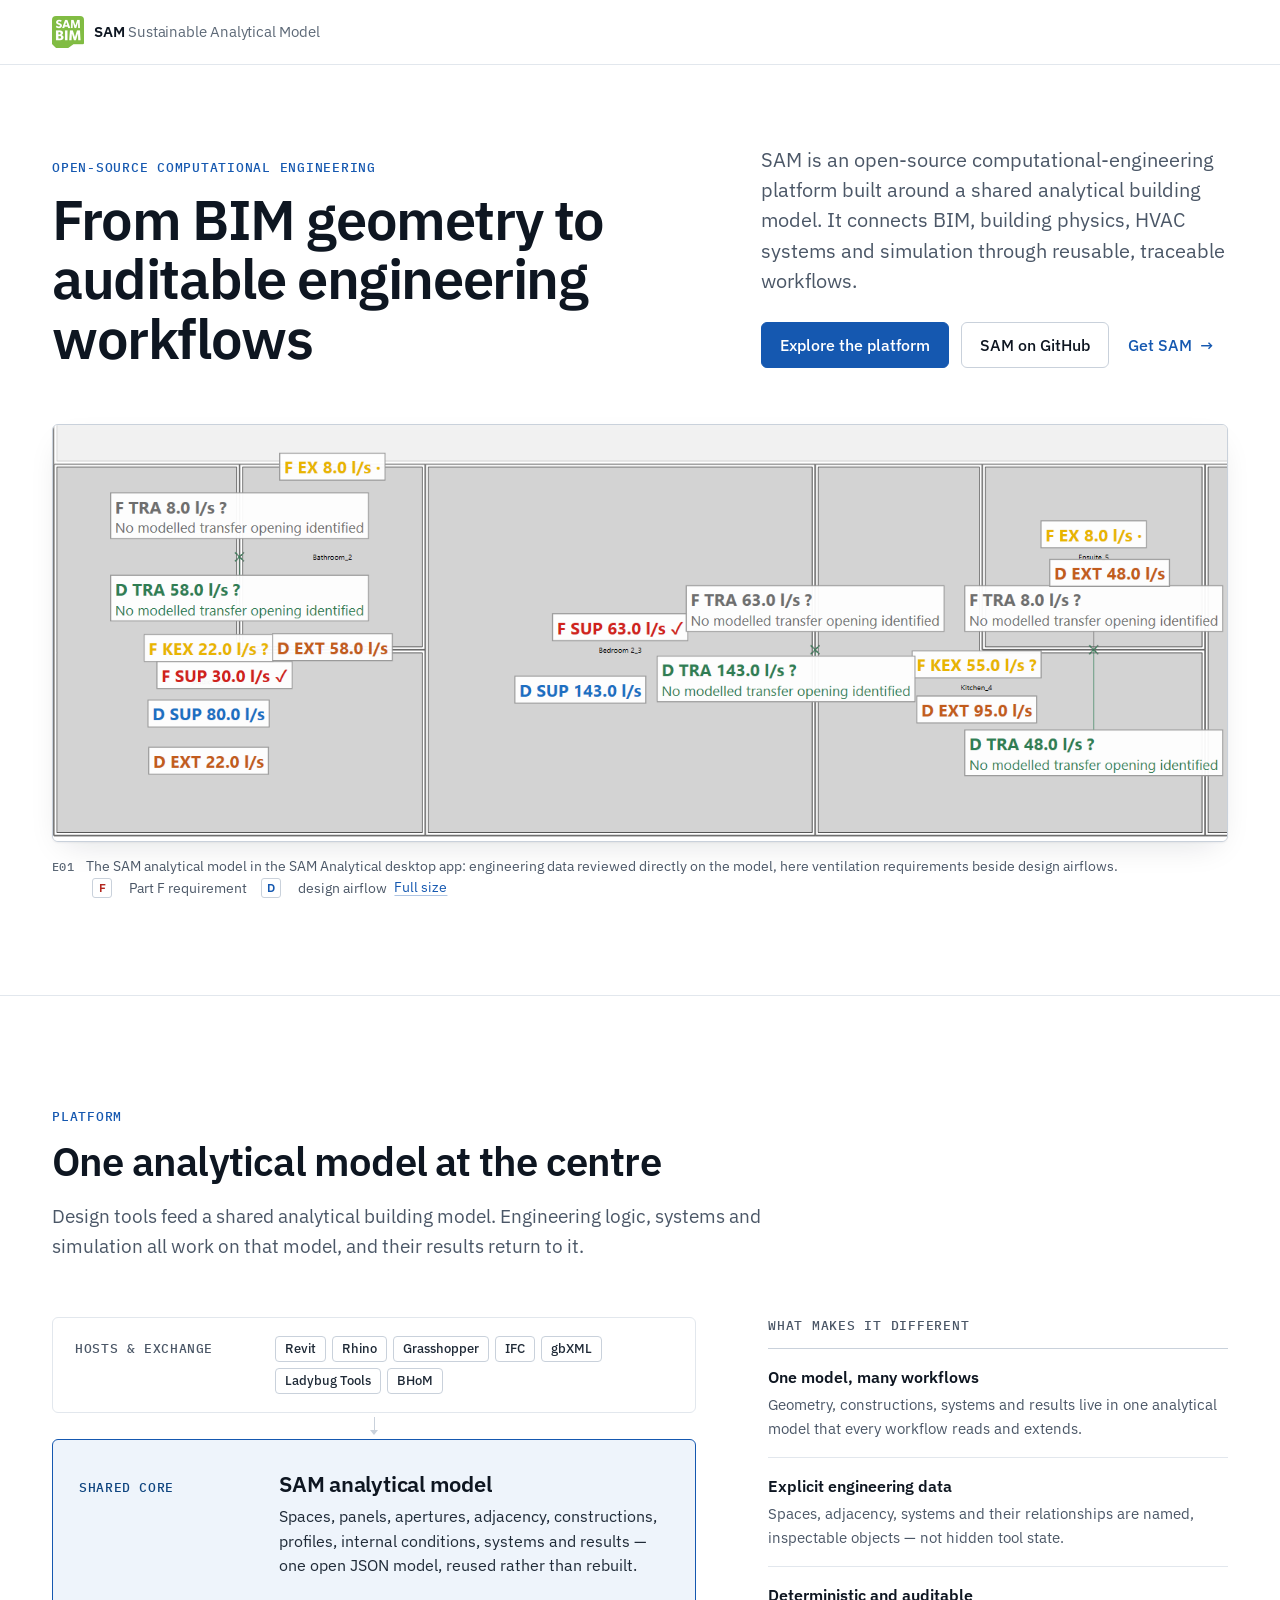
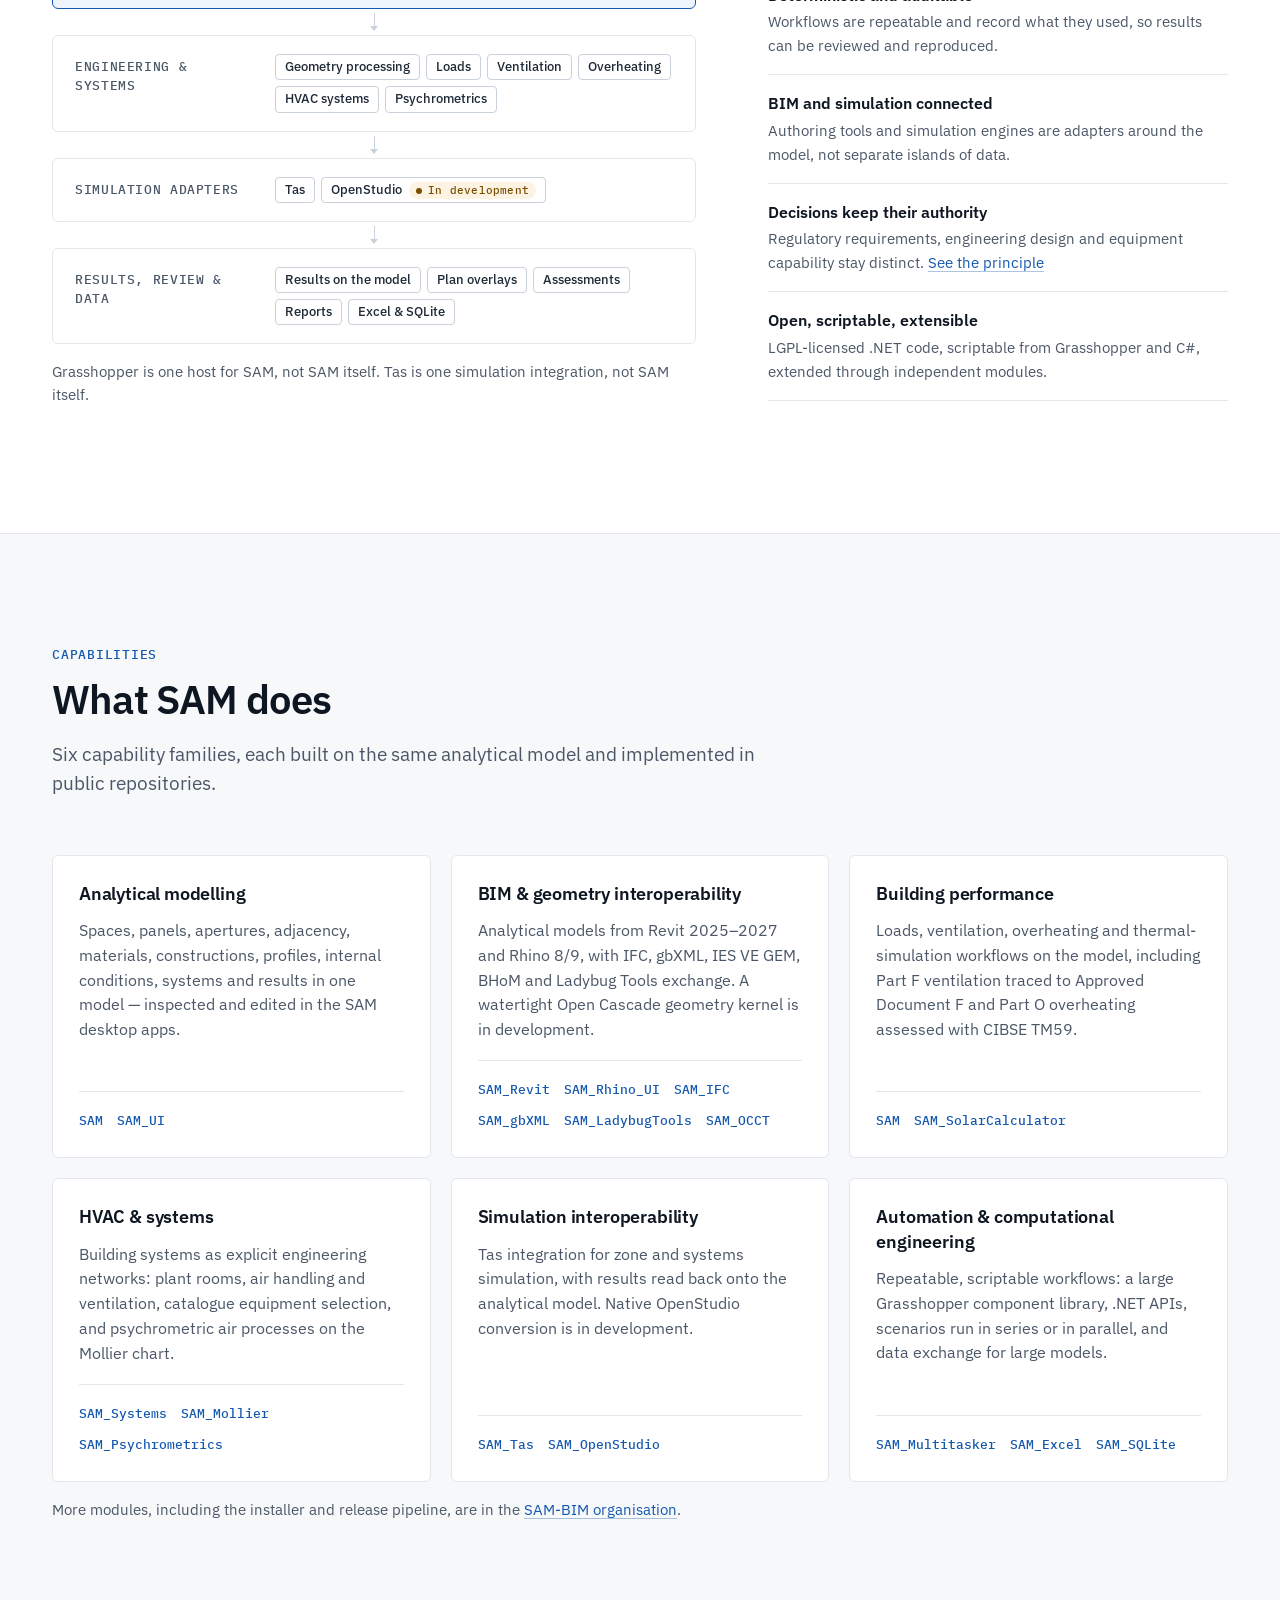
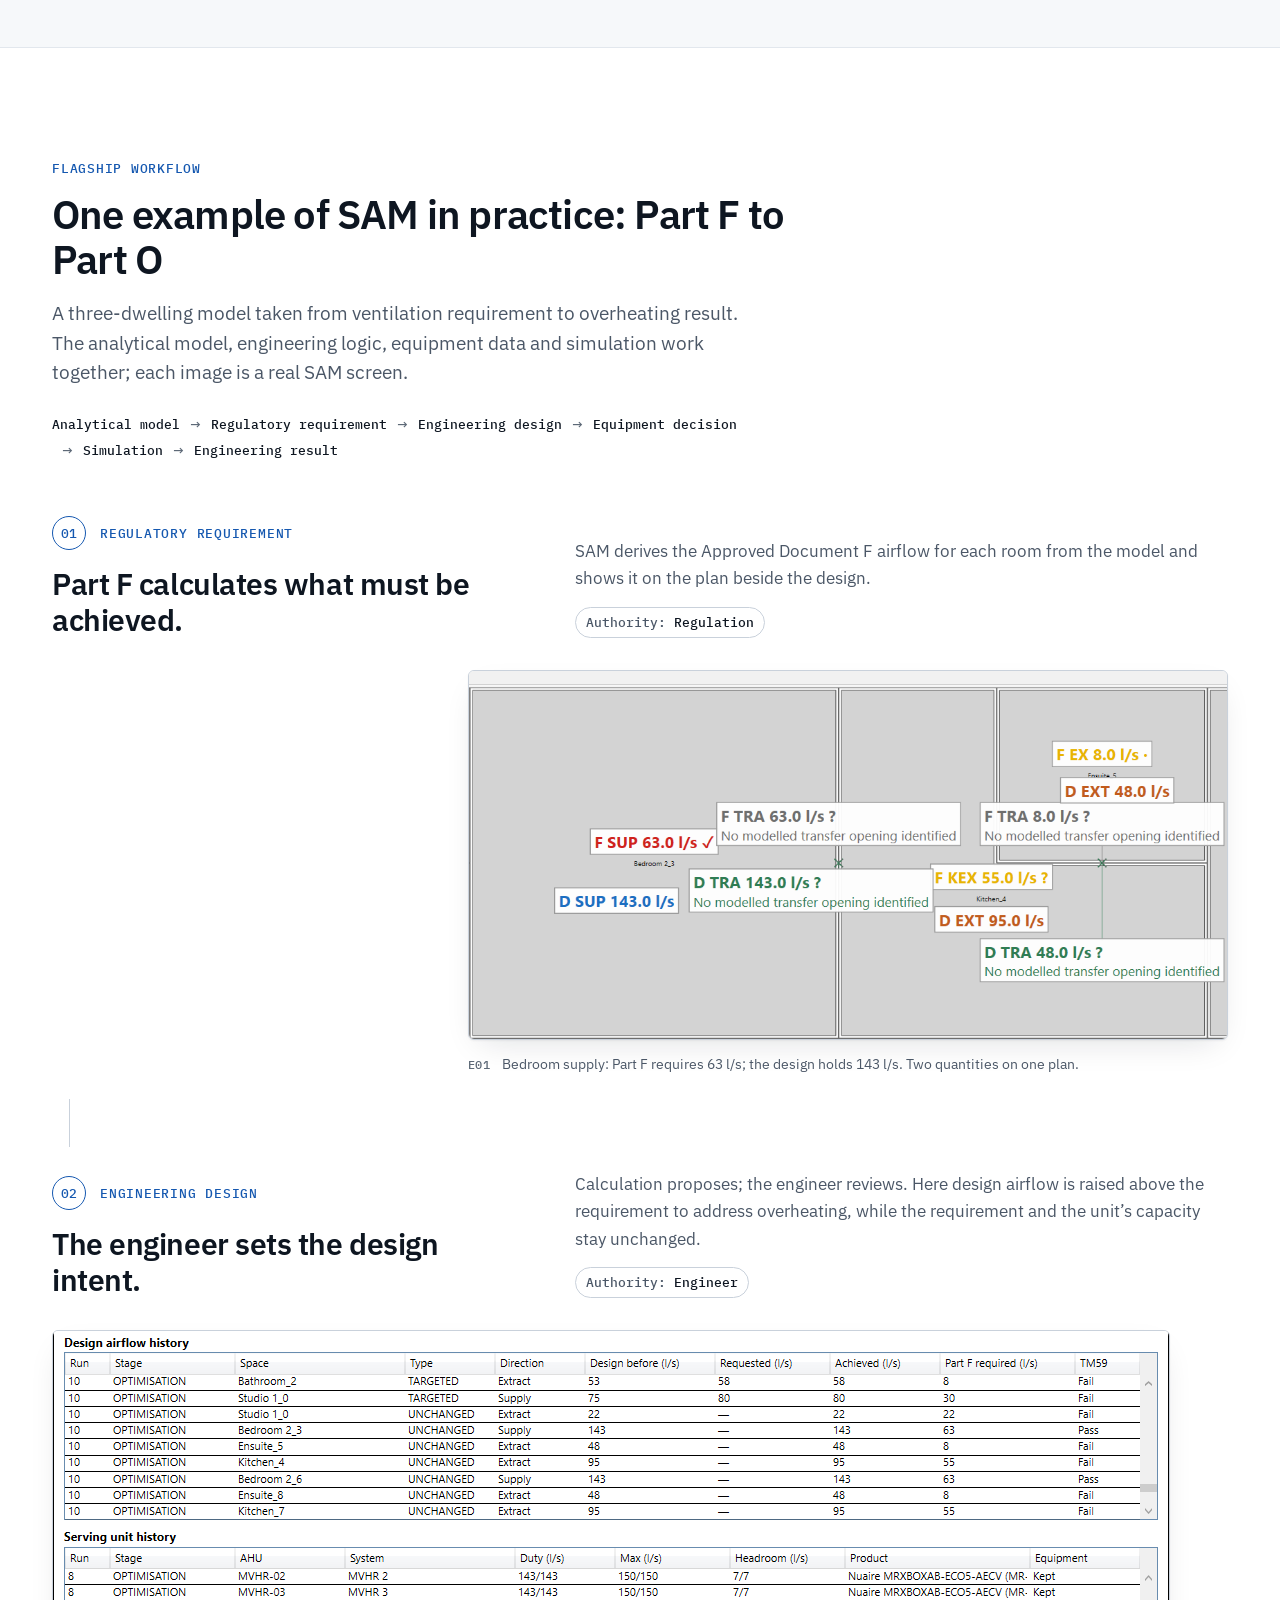
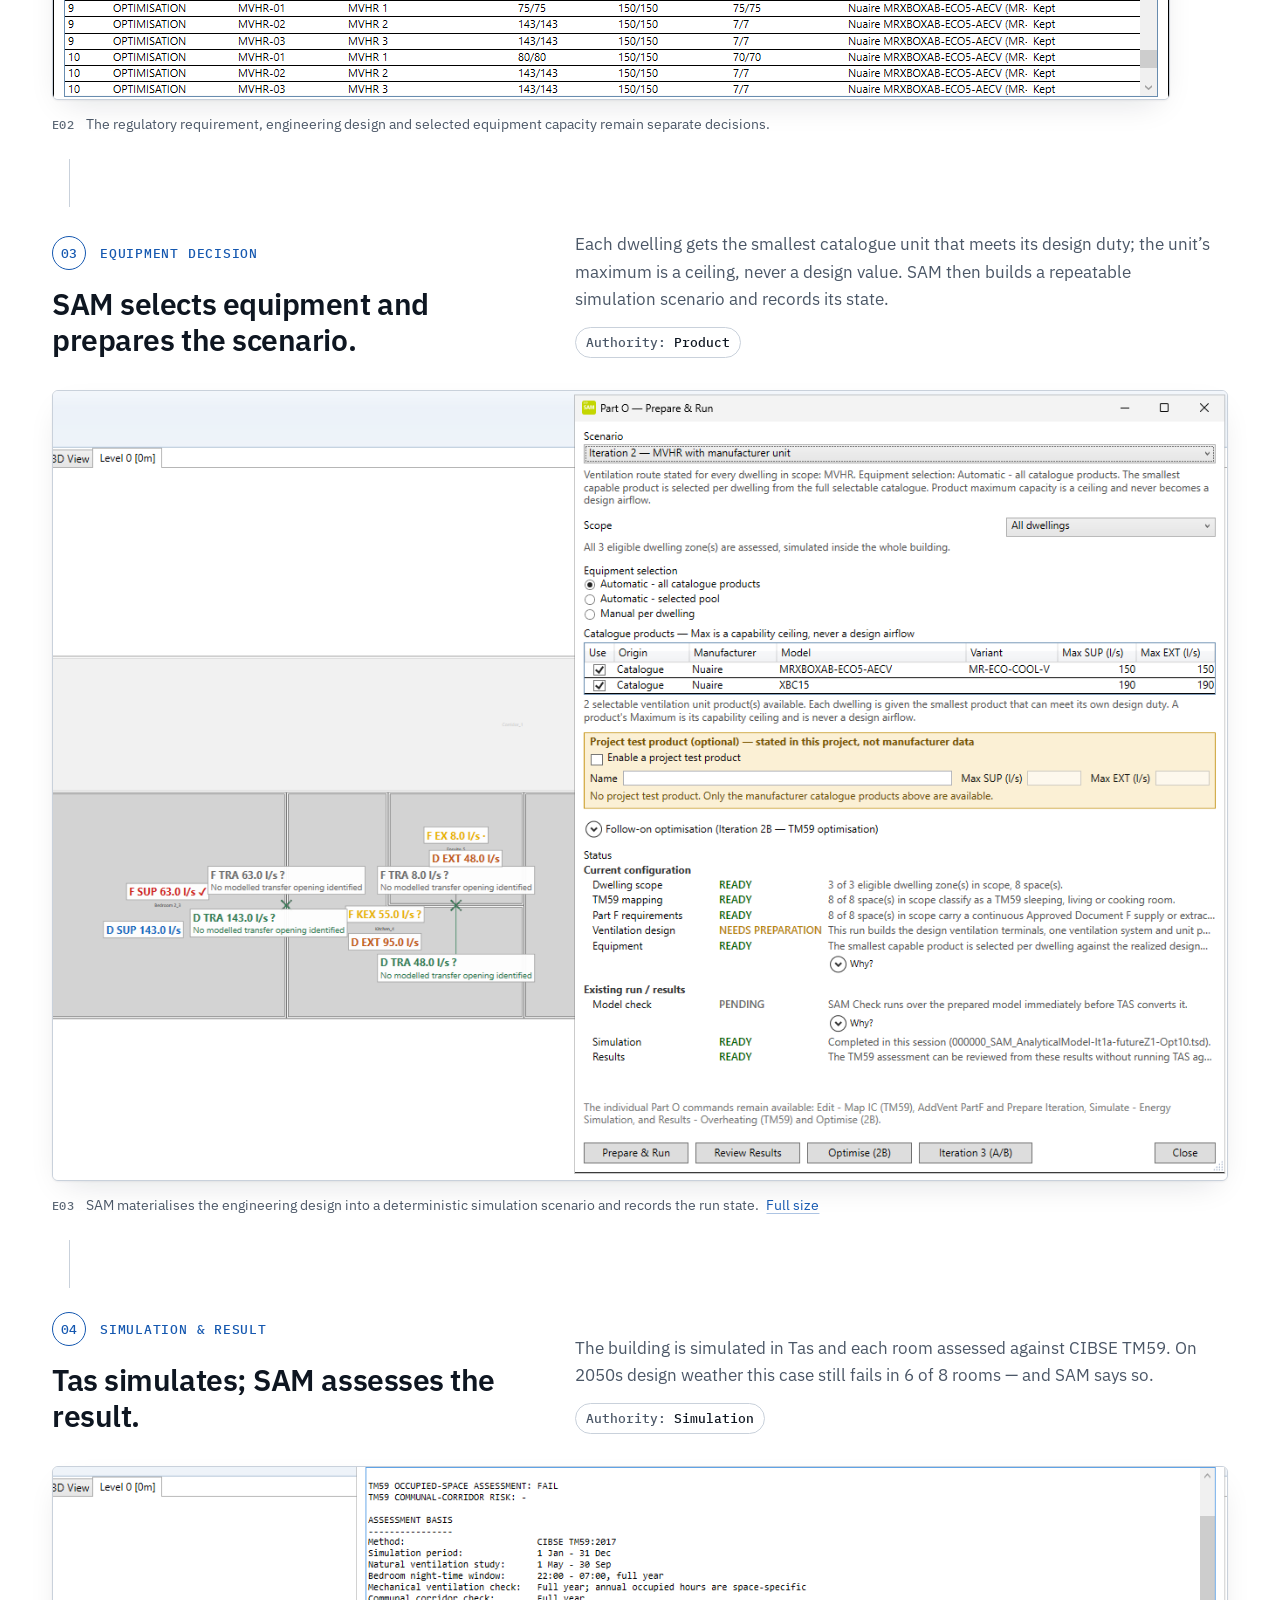
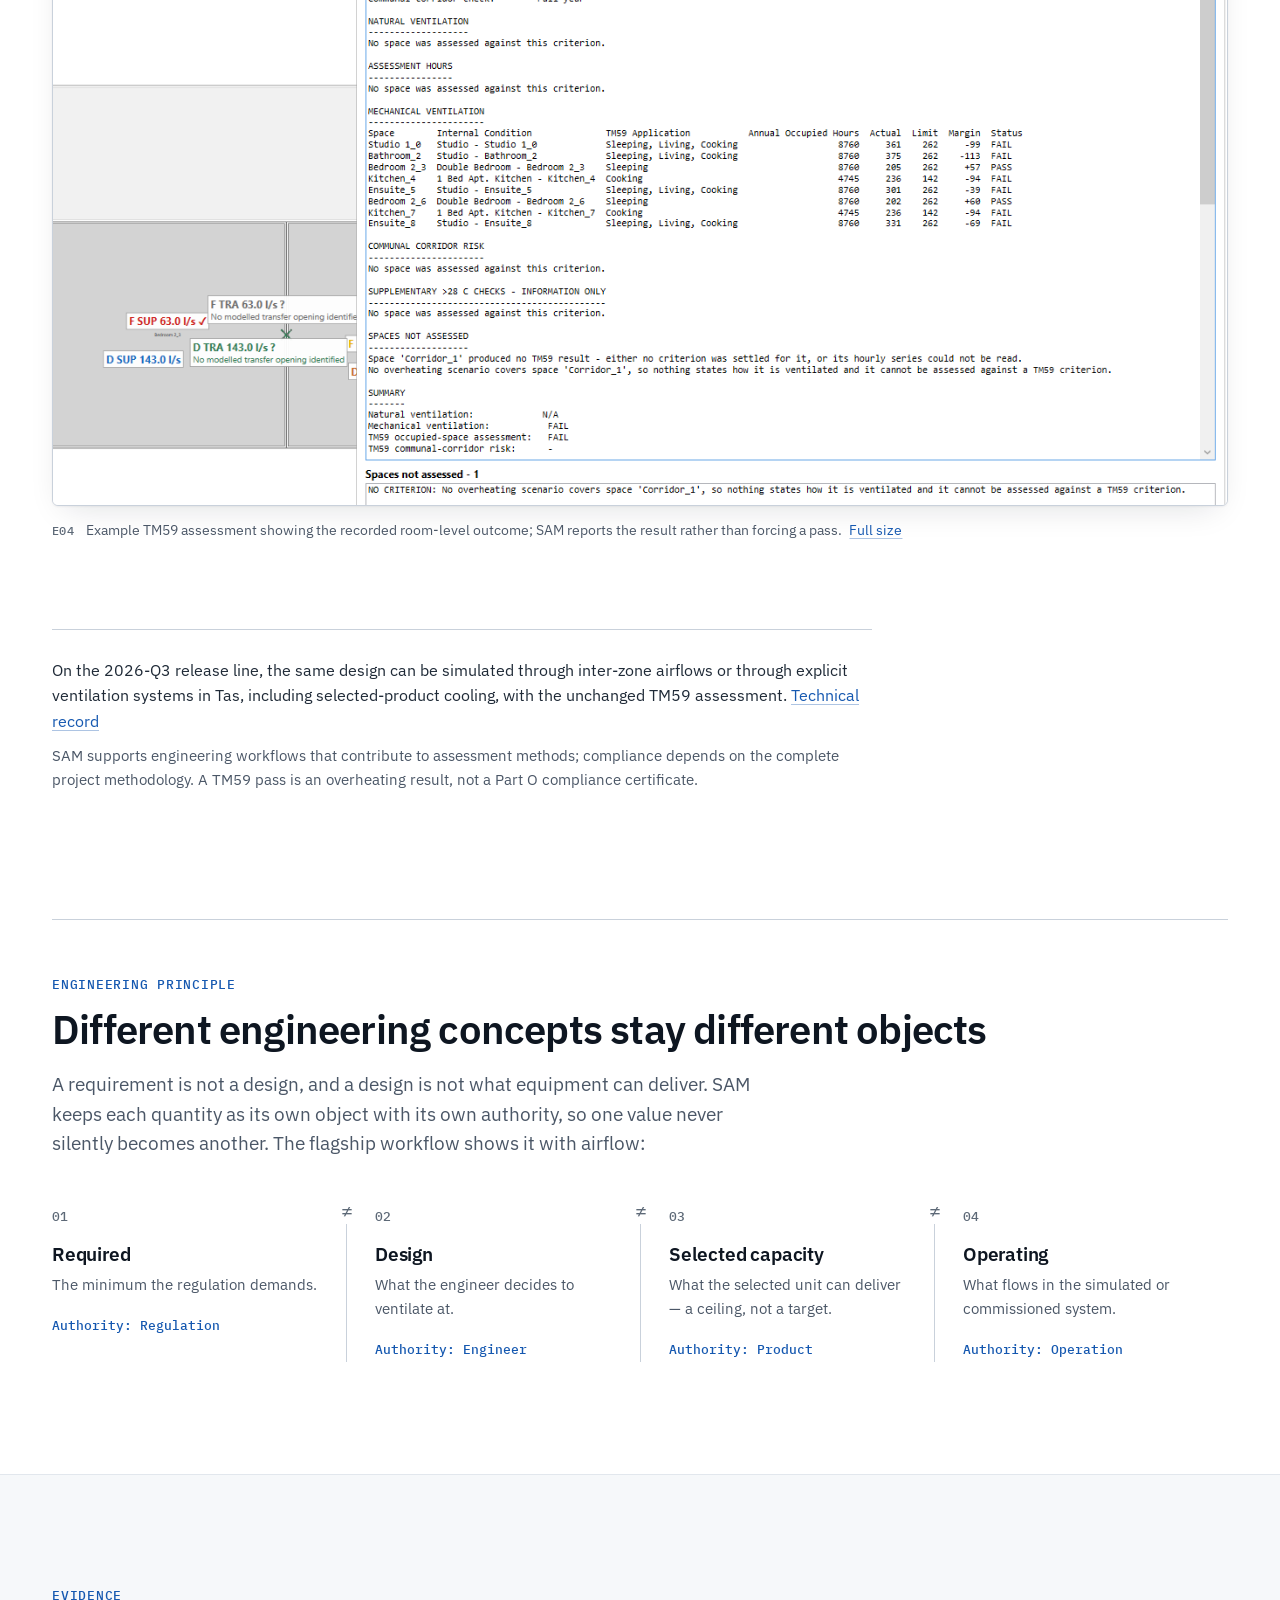
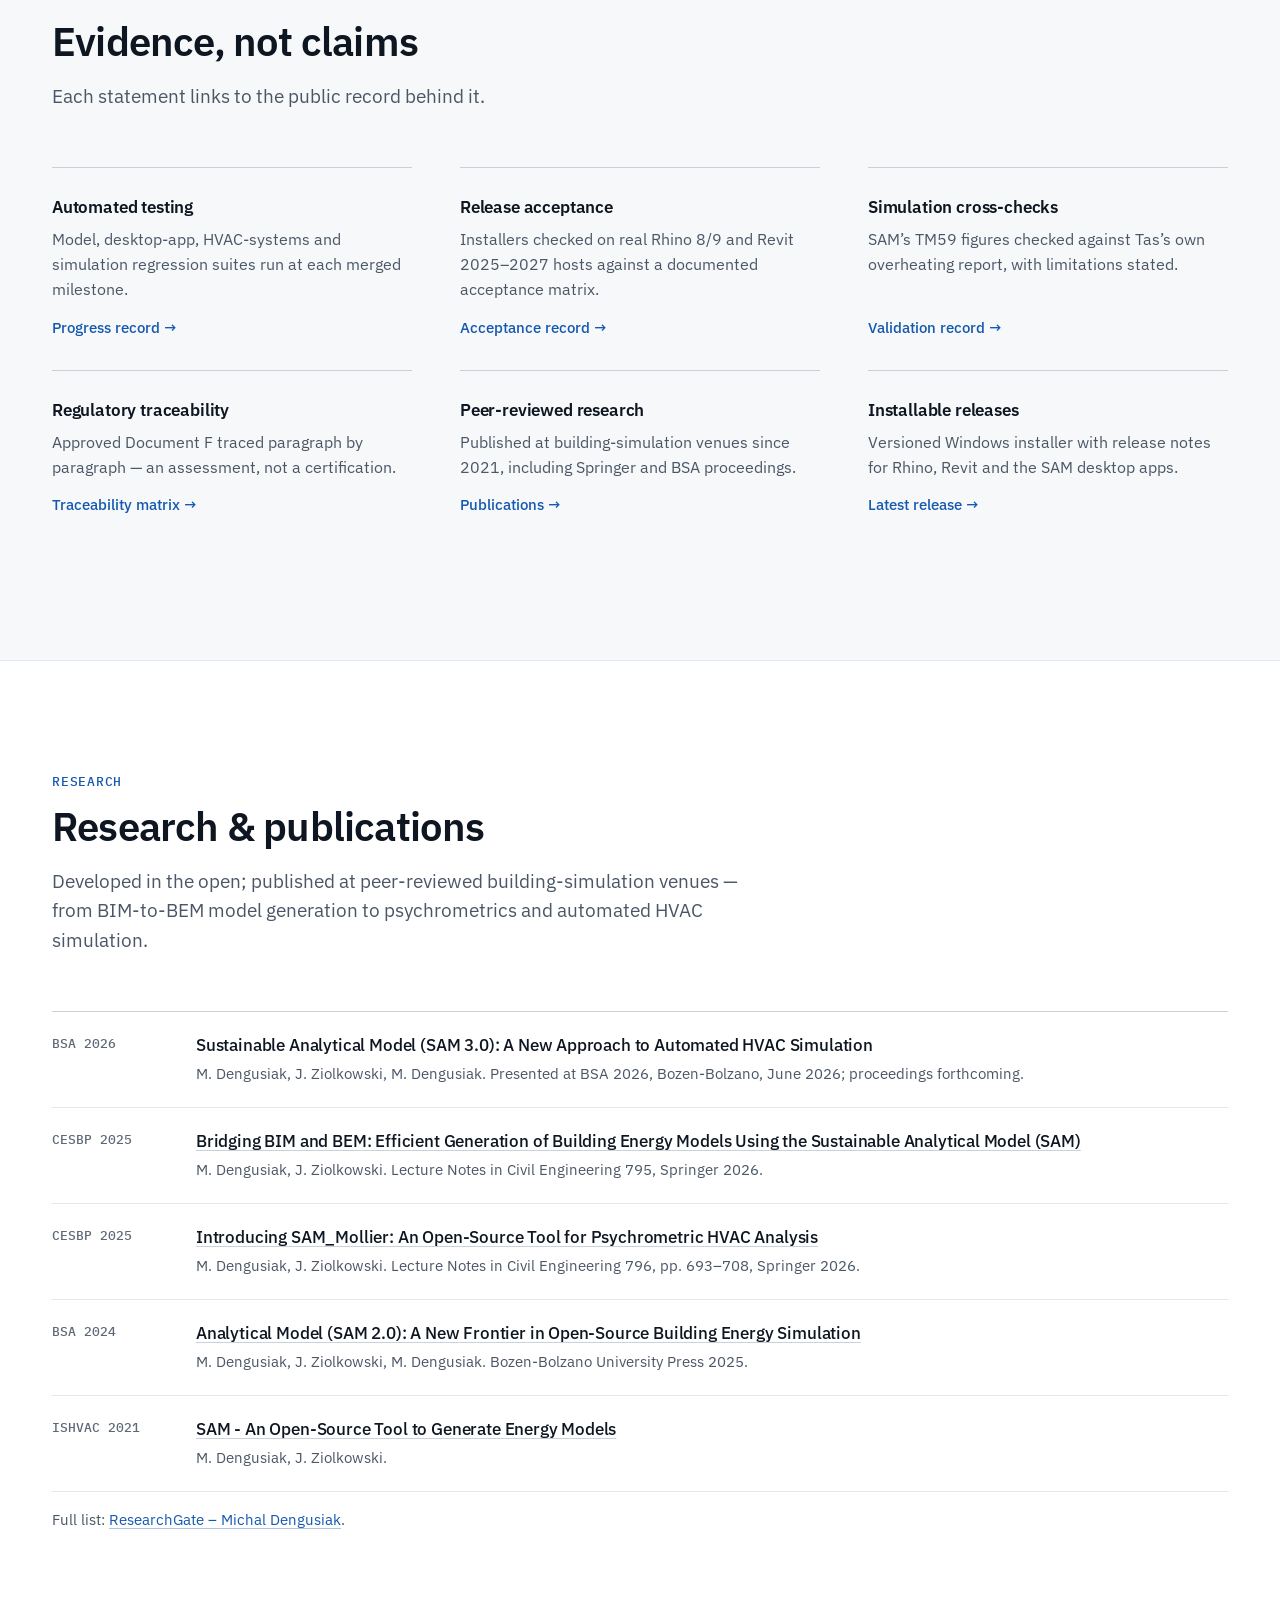
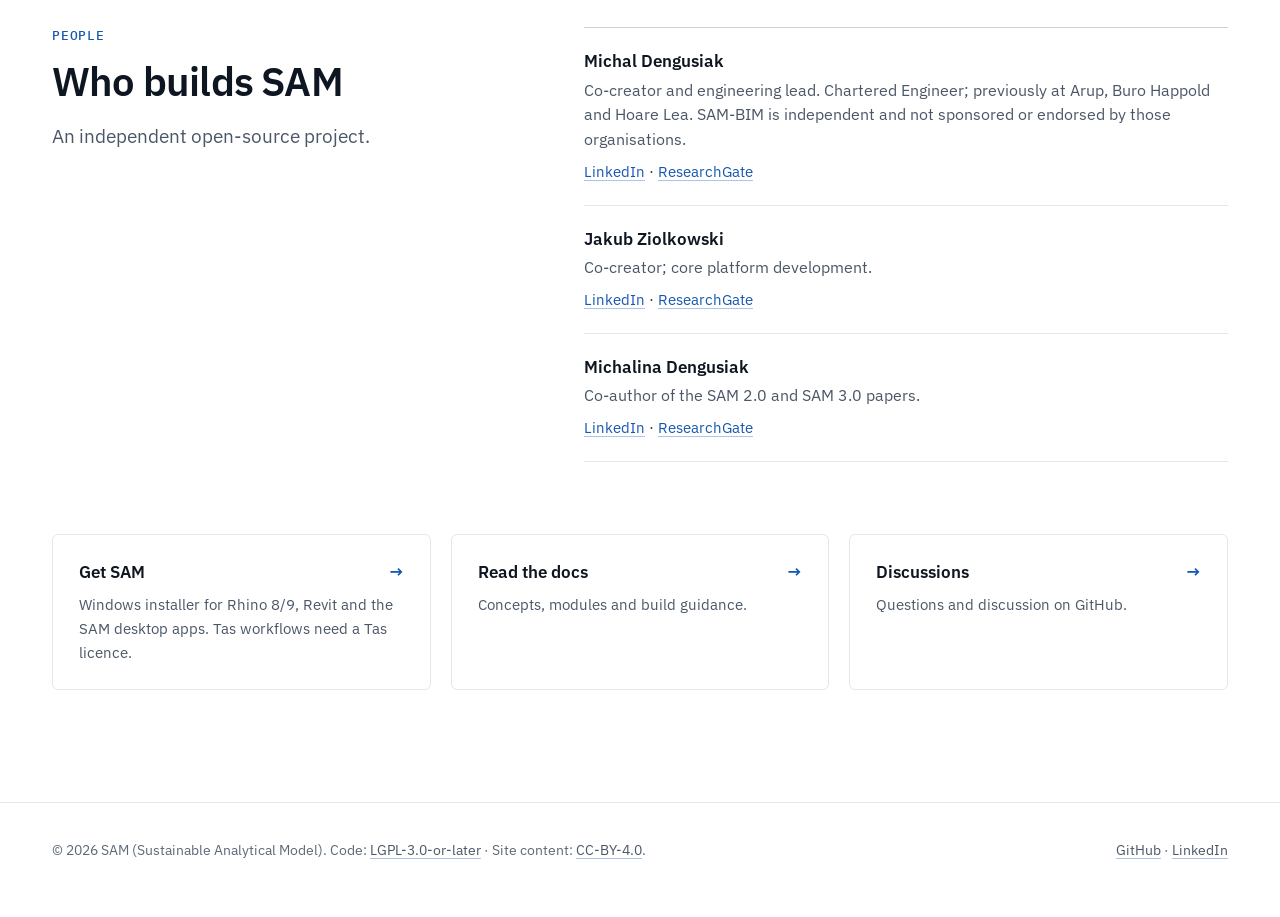
==== commit 2e97c395: "Rebalance homepage: SAM as a platform, Part F/Part O as flagship example Editorial review against th" ====
--- a/index.html
+++ b/index.html
@@ -4,7 +4,7 @@
   <meta charset="utf-8" />
   <meta name="viewport" content="width=device-width, initial-scale=1" />
   <title>SAM - Sustainable Analytical Model</title>
-  <meta name="description" content="SAM is an open-source computational-engineering platform: a shared analytical building model with engineering logic, simulation and auditable decision workflows, from BIM geometry to Part F ventilation, Tas simulation and CIBSE TM59." />
+  <meta name="description" content="SAM is an open-source computational-engineering platform built around a shared analytical building model. It connects BIM, building physics, HVAC systems and simulation through reusable, traceable workflows." />
   <link rel="preconnect" href="https://fonts.googleapis.com">
   <link rel="preconnect" href="https://fonts.gstatic.com" crossorigin>
   <link href="https://fonts.googleapis.com/css2?family=IBM+Plex+Mono:wght@400;500&family=IBM+Plex+Sans:wght@400;500;600&display=swap" rel="stylesheet">
@@ -13,10 +13,10 @@
   <link rel="canonical" href="https://sambim.xyz/">
 
   <meta property="og:title" content="SAM - Sustainable Analytical Model" />
-  <meta property="og:description" content="Open-source computational engineering: one analytical building model carrying engineering logic, simulation and auditable decisions." />
+  <meta property="og:description" content="Open-source computational engineering around one shared analytical building model: BIM, building physics, HVAC systems and simulation in reusable, traceable workflows." />
   <meta property="og:type" content="website" />
   <meta property="og:image" content="https://sambim.xyz/assets/evidence/E01_SAM_PartF_Design_Airflow_Overlay.png" />
-  <meta property="og:image:alt" content="SAM analytical model showing Part F required and design airflow values for dwelling spaces." />
+  <meta property="og:image:alt" content="SAM analytical model plan view with ventilation requirement and design airflow values for dwelling spaces." />
   <meta property="og:url" content="https://sambim.xyz/" />
   <meta name="twitter:card" content="summary_large_image" />
   <meta name="twitter:image" content="https://sambim.xyz/assets/evidence/E01_SAM_PartF_Design_Airflow_Overlay.png" />
@@ -33,7 +33,7 @@
         "name":"Sustainable Analytical Model (SAM)",
         "applicationCategory":"EngineeringApplication",
         "operatingSystem":"Windows",
-        "description":"Open-source computational-engineering platform: a shared analytical building model with engineering logic, simulation and auditable decision workflows.",
+        "description":"Open-source computational-engineering platform built around a shared analytical building model, connecting BIM, building physics, HVAC systems and simulation.",
         "publisher":{"@id":"https://sambim.xyz/#org"},
         "offers":{"@type":"Offer","price":"0","priceCurrency":"USD"},
         "license":"https://www.gnu.org/licenses/lgpl-3.0.html",
@@ -66,10 +66,10 @@
       <details class="nav-menu">
         <summary>Menu</summary>
         <nav class="nav-links" aria-label="Primary">
+          <a href="#platform">Platform</a>
+          <a href="#capabilities">Capabilities</a>
+          <a href="#workflow">Workflow</a>
           <a href="#evidence">Evidence</a>
-          <a href="#workflow">Workflow</a>
-          <a href="#platform">Platform</a>
-          <a href="#depth">Engineering</a>
           <a href="#research">Research</a>
           <a class="nav-gh" href="https://github.com/SAM-BIM" target="_blank" rel="noopener noreferrer">GitHub</a>
         </nav>
@@ -79,19 +79,19 @@
 
   <main id="main">
 
-    <!-- ============ 1 - HERO ============ -->
+    <!-- ============ 1 - HERO: what SAM is ============ -->
     <section id="top" class="hero">
       <div class="container">
         <div class="hero-grid">
           <div class="hero-title">
             <span class="kicker">Open-source computational engineering</span>
-            <h1>From BIM geometry to auditable building-performance workflows</h1>
+            <h1>From BIM geometry to auditable engineering workflows</h1>
           </div>
           <div class="hero-copy">
-            <p class="lead">SAM combines a shared analytical model with engineering logic, simulation and auditable decision workflows &mdash; from Revit and Rhino to Part F ventilation, Tas simulation and CIBSE&nbsp;TM59.</p>
+            <p class="lead">SAM is an open-source computational-engineering platform built around a shared analytical building model. It connects BIM, building physics, HVAC systems and simulation through reusable, traceable workflows.</p>
             <div class="cta">
-              <a class="btn primary" href="#workflow">See the workflow</a>
-              <a class="btn" href="https://github.com/SAM-BIM/SAM" target="_blank" rel="noopener noreferrer">Explore SAM on GitHub</a>
+              <a class="btn primary" href="#platform">Explore the platform</a>
+              <a class="btn" href="https://github.com/SAM-BIM/SAM" target="_blank" rel="noopener noreferrer">SAM on GitHub</a>
               <a class="btn quiet arrow-r" href="https://github.com/SAM-BIM/SAM_Deploy/releases/latest" target="_blank" rel="noopener noreferrer">Get SAM </a>
             </div>
           </div>
@@ -100,66 +100,160 @@
         <figure class="shot hero-media">
           <div class="frame">
             <img src="assets/evidence/E01_SAM_PartF_Design_Airflow_Overlay.png" width="1604" height="568" fetchpriority="high"
-                 alt="SAM analytical model showing Part F required and design airflow values for dwelling spaces." />
+                 alt="SAM analytical model plan view with ventilation requirement and design airflow values for dwelling spaces." />
           </div>
           <figcaption>
             <span class="eid">E01</span>
-            <span>Part F airflow requirements and engineering design values reviewed directly on the SAM analytical model. <span class="legend"><b class="f">F</b>&nbsp;Part F requirement <b class="d">D</b>&nbsp;design airflow</span> <a class="full" href="assets/evidence/E01_SAM_PartF_Design_Airflow_Overlay.png">Full size</a></span>
+            <span>The SAM analytical model in the SAM Analytical desktop app: engineering data reviewed directly on the model, here ventilation requirements beside design airflows. <span class="legend"><b class="f">F</b>&nbsp;Part F requirement <b class="d">D</b>&nbsp;design airflow</span> <a class="full" href="assets/evidence/E01_SAM_PartF_Design_Airflow_Overlay.png">Full size</a></span>
           </figcaption>
         </figure>
       </div>
     </section>
 
-    <!-- ============ 2 - EVIDENCE ============ -->
-    <section id="evidence" class="section">
+    <!-- ============ 2 - PLATFORM: architecture + why it is different ============ -->
+    <section id="platform" class="section">
       <div class="container">
         <div class="section-head">
-          <span class="kicker">Evidence</span>
-          <h2>Evidence, not claims</h2>
-          <p class="lead">Each capability below links to the public record behind it.</p>
-        </div>
-        <div class="proof">
-          <article class="proof-item">
-            <h3>Automated testing</h3>
-            <p>Model, desktop UI, HVAC-systems and Tas/TM59 regression suites run in Release builds at each merged milestone.</p>
-            <a class="link arrow-r" href="https://github.com/SAM-BIM/SAM/blob/sow/2026-Q3/PROJECT_PROGRESS.md" target="_blank" rel="noopener noreferrer">Progress record </a>
-          </article>
-          <article class="proof-item">
-            <h3>Release acceptance</h3>
-            <p>A twelve-point H1&ndash;H12 matrix on real Rhino 8/9 and Revit 2025&ndash;2027 hosts. The 2026-Q3 hardening candidate passed 12&nbsp;/&nbsp;12.</p>
-            <a class="link arrow-r" href="https://github.com/SAM-BIM/SAM_Deploy/blob/sow/2026-Q3/RELEASE_VALIDATION.md" target="_blank" rel="noopener noreferrer">Acceptance record </a>
-          </article>
-          <article class="proof-item">
-            <h3>Tas / TM59 cross-check</h3>
-            <p>On the validation flat, SAM's TM59 figures match Tas's own overheating report on every criterion exercised; limitations are stated alongside.</p>
-            <a class="link arrow-r" href="https://github.com/SAM-BIM/SAM/blob/sow/2026-Q3/documentation/PartO-TAS-VALIDATION.md" target="_blank" rel="noopener noreferrer">Validation record </a>
-          </article>
-          <article class="proof-item">
-            <h3>Part F traceability</h3>
-            <p>Approved Document F (Vol. 1, 2021) traced paragraph by paragraph: calculated, read from geometry, manual check or out of scope. An assessment, not a certification.</p>
-            <a class="link arrow-r" href="https://github.com/SAM-BIM/SAM/blob/sow/2026-Q3/documentation/PartF-ADF-Volume1-2021-Traceability.md" target="_blank" rel="noopener noreferrer">Traceability matrix </a>
-          </article>
-          <article class="proof-item">
-            <h3>Peer-reviewed research</h3>
-            <p>Peer-reviewed since 2021, including Springer Lecture Notes in Civil Engineering and BSA proceedings.</p>
-            <a class="link arrow-r" href="#research">Publications </a>
-          </article>
-          <article class="proof-item">
-            <h3>Installable releases</h3>
-            <p>Versioned Windows installer with release notes. Part F / Part O is on the 2026-Q3 release line; earlier installers do not include it.</p>
-            <a class="link arrow-r" href="https://github.com/SAM-BIM/SAM_Deploy/releases/latest" target="_blank" rel="noopener noreferrer">Latest release </a>
-          </article>
+          <span class="kicker">Platform</span>
+          <h2>One analytical model at the centre</h2>
+          <p class="lead">Design tools feed a shared analytical building model. Engineering logic, systems and simulation all work on that model, and their results return to it.</p>
+        </div>
+
+        <div class="platform">
+          <!-- ARCHITECTURE SLOT D1: replace this CSS architecture with the D1 platform diagram when it exists. -->
+          <div>
+            <div class="arch">
+              <div class="tier">
+                <h3>Hosts &amp; exchange</h3>
+                <div class="chips"><span class="chip">Revit</span><span class="chip">Rhino</span><span class="chip">Grasshopper</span><span class="chip">IFC</span><span class="chip">gbXML</span><span class="chip">Ladybug Tools</span><span class="chip">BHoM</span></div>
+              </div>
+              <div class="down" aria-hidden="true"></div>
+              <div class="tier core">
+                <h3>Shared core</h3>
+                <p><span class="core-title">SAM analytical model</span>Spaces, panels, apertures, adjacency, constructions, profiles, internal conditions, systems and results &mdash; one open JSON model, reused rather than rebuilt.</p>
+              </div>
+              <div class="down" aria-hidden="true"></div>
+              <div class="tier">
+                <h3>Engineering &amp; systems</h3>
+                <div class="chips"><span class="chip">Geometry processing</span><span class="chip">Loads</span><span class="chip">Ventilation</span><span class="chip">Overheating</span><span class="chip">HVAC systems</span><span class="chip">Psychrometrics</span></div>
+              </div>
+              <div class="down" aria-hidden="true"></div>
+              <div class="tier">
+                <h3>Simulation adapters</h3>
+                <div class="chips"><span class="chip">Tas</span><span class="chip">OpenStudio <span class="status dev">In development</span></span></div>
+              </div>
+              <div class="down" aria-hidden="true"></div>
+              <div class="tier">
+                <h3>Results, review &amp; data</h3>
+                <div class="chips"><span class="chip">Results on the model</span><span class="chip">Plan overlays</span><span class="chip">Assessments</span><span class="chip">Reports</span><span class="chip">Excel &amp; SQLite</span></div>
+              </div>
+            </div>
+            <p class="note mt-16">Grasshopper is one host for SAM, not SAM itself. Tas is one simulation integration, not SAM itself.</p>
+          </div>
+
+          <div>
+            <p class="aside-title">What makes it different</p>
+            <ul class="principles">
+              <li><strong>One model, many workflows</strong><span>Geometry, constructions, systems and results live in one analytical model that every workflow reads and extends.</span></li>
+              <li><strong>Explicit engineering data</strong><span>Spaces, adjacency, systems and their relationships are named, inspectable objects &mdash; not hidden tool state.</span></li>
+              <li><strong>Deterministic and auditable</strong><span>Workflows are repeatable and record what they used, so results can be reviewed and reproduced.</span></li>
+              <li><strong>BIM and simulation connected</strong><span>Authoring tools and simulation engines are adapters around the model, not separate islands of data.</span></li>
+              <li><strong>Decisions keep their authority</strong><span>Regulatory requirements, engineering design and equipment capability stay distinct. <a href="#principle">See the principle</a></span></li>
+              <li><strong>Open, scriptable, extensible</strong><span>LGPL-licensed .NET code, scriptable from Grasshopper and C#, extended through independent modules.</span></li>
+            </ul>
+          </div>
         </div>
       </div>
     </section>
 
-    <!-- ============ 3 - FLAGSHIP WORKFLOW ============ -->
-    <section id="workflow" class="section soft">
+    <!-- ============ 3 - CAPABILITIES: a broad map of SAM ============ -->
+    <section id="capabilities" class="section soft">
+      <div class="container">
+        <div class="section-head">
+          <span class="kicker">Capabilities</span>
+          <h2>What SAM does</h2>
+          <p class="lead">Six capability families, each built on the same analytical model and implemented in public repositories.</p>
+        </div>
+
+        <div class="families">
+          <article class="family">
+            <h3>Analytical modelling</h3>
+            <p>Spaces, panels, apertures, adjacency, materials, constructions, profiles, internal conditions, systems and results in one model &mdash; inspected and edited in the SAM desktop apps.</p>
+            <!-- EVIDENCE SLOT E06: assets/evidence/E06_SAM_Analytical_Model_Context.png -->
+            <ul class="mods">
+              <li><a href="https://github.com/SAM-BIM/SAM" target="_blank" rel="noopener noreferrer">SAM</a></li>
+              <li><a href="https://github.com/SAM-BIM/SAM_UI" target="_blank" rel="noopener noreferrer">SAM_UI</a></li>
+            </ul>
+          </article>
+          <article class="family">
+            <h3>BIM &amp; geometry interoperability</h3>
+            <p>Analytical models from Revit 2025&ndash;2027 and Rhino 8/9, with IFC, gbXML, IES VE GEM, BHoM and Ladybug Tools exchange. A watertight Open Cascade geometry kernel is in development.</p>
+            <!-- EVIDENCE SLOT E09: assets/evidence/E09_SAM_Revit_Integration.png -->
+            <ul class="mods">
+              <li><a href="https://github.com/SAM-BIM/SAM_Revit" target="_blank" rel="noopener noreferrer">SAM_Revit</a></li>
+              <li><a href="https://github.com/SAM-BIM/SAM_Rhino_UI" target="_blank" rel="noopener noreferrer">SAM_Rhino_UI</a></li>
+              <li><a href="https://github.com/SAM-BIM/SAM_IFC" target="_blank" rel="noopener noreferrer">SAM_IFC</a></li>
+              <li><a href="https://github.com/SAM-BIM/SAM_gbXML" target="_blank" rel="noopener noreferrer">SAM_gbXML</a></li>
+              <li><a href="https://github.com/SAM-BIM/SAM_LadybugTools" target="_blank" rel="noopener noreferrer">SAM_LadybugTools</a></li>
+              <li><a href="https://github.com/SAM-BIM/SAM_OCCT" target="_blank" rel="noopener noreferrer">SAM_OCCT</a></li>
+            </ul>
+          </article>
+          <article class="family">
+            <h3>Building performance</h3>
+            <p>Loads, ventilation, overheating and thermal-simulation workflows on the model, including Part F ventilation traced to Approved Document F and Part O overheating assessed with CIBSE TM59.</p>
+            <ul class="mods">
+              <li><a href="https://github.com/SAM-BIM/SAM" target="_blank" rel="noopener noreferrer">SAM</a></li>
+              <li><a href="https://github.com/SAM-BIM/SAM_SolarCalculator" target="_blank" rel="noopener noreferrer">SAM_SolarCalculator</a></li>
+            </ul>
+          </article>
+          <article class="family">
+            <h3>HVAC &amp; systems</h3>
+            <p>Building systems as explicit engineering networks: plant rooms, air handling and ventilation, catalogue equipment selection, and psychrometric air processes on the Mollier chart.</p>
+            <!-- EVIDENCE SLOT E05: assets/evidence/E05_SAM_PartO_Iteration2B_Optimisation.png -->
+            <!-- EVIDENCE SLOT E07: assets/evidence/E07_SAM_AHU_Mollier.png -->
+            <ul class="mods">
+              <li><a href="https://github.com/SAM-BIM/SAM_Systems" target="_blank" rel="noopener noreferrer">SAM_Systems</a></li>
+              <li><a href="https://github.com/SAM-BIM/SAM_Mollier" target="_blank" rel="noopener noreferrer">SAM_Mollier</a></li>
+              <li><a href="https://github.com/SAM-BIM/SAM_Psychrometrics" target="_blank" rel="noopener noreferrer">SAM_Psychrometrics</a></li>
+            </ul>
+          </article>
+          <article class="family">
+            <h3>Simulation interoperability</h3>
+            <p>Tas integration for zone and systems simulation, with results read back onto the analytical model. Native OpenStudio conversion is in development.</p>
+            <ul class="mods">
+              <li><a href="https://github.com/SAM-BIM/SAM_Tas" target="_blank" rel="noopener noreferrer">SAM_Tas</a></li>
+              <li><a href="https://github.com/SAM-BIM/SAM_OpenStudio" target="_blank" rel="noopener noreferrer">SAM_OpenStudio</a></li>
+            </ul>
+          </article>
+          <article class="family">
+            <h3>Automation &amp; computational engineering</h3>
+            <p>Repeatable, scriptable workflows: a large Grasshopper component library, .NET APIs, scenarios run in series or in parallel, and data exchange for large models.</p>
+            <ul class="mods">
+              <li><a href="https://github.com/SAM-BIM/SAM_Multitasker" target="_blank" rel="noopener noreferrer">SAM_Multitasker</a></li>
+              <li><a href="https://github.com/SAM-BIM/SAM_Excel" target="_blank" rel="noopener noreferrer">SAM_Excel</a></li>
+              <li><a href="https://github.com/SAM-BIM/SAM_SQLite" target="_blank" rel="noopener noreferrer">SAM_SQLite</a></li>
+            </ul>
+          </article>
+        </div>
+        <p class="note mt-16">More modules, including the installer and release pipeline, are in the <a href="https://github.com/SAM-BIM" target="_blank" rel="noopener noreferrer">SAM-BIM organisation</a>.</p>
+      </div>
+    </section>
+
+    <!-- ============ 4 - FLAGSHIP WORKFLOW: one example of SAM in practice ============ -->
+    <section id="workflow" class="section">
       <div class="container">
         <div class="section-head">
           <span class="kicker">Flagship workflow</span>
-          <h2>Part F to Part O and TM59, in one analytical model</h2>
-          <p class="lead">One three-dwelling model, from airflow requirement to TM59 result. Each step keeps its own authority; each image is a real SAM screen.</p>
+          <h2>One example of SAM in practice: Part F to Part O</h2>
+          <p class="lead">A three-dwelling model taken from ventilation requirement to overheating result. The analytical model, engineering logic, equipment data and simulation work together; each image is a real SAM screen.</p>
+          <ol class="chain">
+            <li>Analytical model</li>
+            <li>Regulatory requirement</li>
+            <li>Engineering design</li>
+            <li>Equipment decision</li>
+            <li>Simulation</li>
+            <li>Engineering result</li>
+          </ol>
         </div>
 
         <ol class="flow">
@@ -191,7 +285,7 @@
                 <h3>The engineer sets the design intent.</h3>
               </div>
               <div>
-                <p>Calculation proposes; the engineer reviews. Here Iteration 2B raised design airflow against overheating &mdash; the requirement and unit capacity stay unchanged.</p>
+                <p>Calculation proposes; the engineer reviews. Here design airflow is raised above the requirement to address overheating, while the requirement and the unit&rsquo;s capacity stay unchanged.</p>
                 <span class="authority">Authority: <b>Engineer</b></span>
               </div>
             </div>
@@ -208,11 +302,11 @@
           <li class="step">
             <div class="step-head">
               <div>
-                <span class="step-no"><b>03</b> Equipment &amp; simulation preparation</span>
-                <h3>SAM materialises the scenario.</h3>
-              </div>
-              <div>
-                <p>Each dwelling gets the smallest catalogue unit that meets its design duty; its maximum is a ceiling, never a design value. The scenario runs in Tas with its state recorded.</p>
+                <span class="step-no"><b>03</b> Equipment decision</span>
+                <h3>SAM selects equipment and prepares the scenario.</h3>
+              </div>
+              <div>
+                <p>Each dwelling gets the smallest catalogue unit that meets its design duty; the unit&rsquo;s maximum is a ceiling, never a design value. SAM then builds a repeatable simulation scenario and records its state.</p>
                 <span class="authority">Authority: <b>Product</b></span>
               </div>
             </div>
@@ -229,8 +323,8 @@
           <li class="step">
             <div class="step-head">
               <div>
-                <span class="step-no"><b>04</b> Simulation evidence</span>
-                <h3>Tas returns a TM59 result.</h3>
+                <span class="step-no"><b>04</b> Simulation &amp; result</span>
+                <h3>Tas simulates; SAM assesses the result.</h3>
               </div>
               <div>
                 <p>The building is simulated in Tas and each room assessed against CIBSE TM59. On 2050s design weather this case still fails in 6 of 8 rooms &mdash; and SAM says so.</p>
@@ -248,10 +342,17 @@
           </li>
         </ol>
 
-        <div class="quantities">
-          <span class="kicker">One unit, four meanings</span>
-          <h2>Four airflows, four authorities</h2>
-          <p class="lead">Same unit, different meaning. SAM keeps them separate &mdash; not a pipeline where one becomes the next.</p>
+        <div class="scope">
+          <p>On the 2026-Q3 release line, the same design can be simulated through inter-zone airflows or through explicit ventilation systems in Tas, including selected-product cooling, with the unchanged TM59 assessment. <a href="https://github.com/SAM-BIM/SAM/blob/sow/2026-Q3/documentation/PartO-TAS-VALIDATION.md" target="_blank" rel="noopener noreferrer">Technical record</a></p>
+          <p class="muted">SAM supports engineering workflows that contribute to assessment methods; compliance depends on the complete project methodology. A TM59 pass is an overheating result, not a Part O compliance certificate.</p>
+        </div>
+
+        <!-- VIDEO SLOT V1: ~3-minute flagship workflow video. Insert an embedded player here when V1 exists. -->
+
+        <div id="principle" class="quantities">
+          <span class="kicker">Engineering principle</span>
+          <h2>Different engineering concepts stay different objects</h2>
+          <p class="lead">A requirement is not a design, and a design is not what equipment can deliver. SAM keeps each quantity as its own object with its own authority, so one value never silently becomes another. The flagship workflow shows it with airflow:</p>
           <div class="qgrid">
             <div class="q">
               <span class="qn">01</span>
@@ -267,7 +368,7 @@
             </div>
             <div class="q">
               <span class="qn">03</span>
-              <h3>Capacity</h3>
+              <h3>Selected capacity</h3>
               <p>What the selected unit can deliver &mdash; a ceiling, not a target.</p>
               <span class="by">Authority: Product</span>
             </div>
@@ -278,159 +379,51 @@
               <span class="by">Authority: Operation</span>
             </div>
           </div>
-          <!-- VIDEO SLOT V1: ~3-minute flagship workflow video. Insert an embedded player here when V1 exists. -->
-          <p class="note demo-note">A short end-to-end video of this workflow is in preparation.</p>
         </div>
       </div>
     </section>
 
-    <!-- ============ 4 - PLATFORM ============ -->
-    <section id="platform" class="section">
+    <!-- ============ 5 - EVIDENCE ============ -->
+    <section id="evidence" class="section soft">
       <div class="container">
         <div class="section-head">
-          <span class="kicker">Platform</span>
-          <h2>One analytical model, many engineering workflows</h2>
-          <p class="lead">A .NET platform, not a plugin: authoring tools feed one shared model, and engineering and simulation work on it. Grasshopper is one host among several.</p>
-        </div>
-
-        <div class="platform">
-          <!-- ARCHITECTURE SLOT D1: replace this CSS architecture with the D1 platform diagram when it exists. -->
-          <div class="arch">
-            <div class="tier">
-              <h3>Authoring &amp; exchange</h3>
-              <div class="chips"><span class="chip">Revit</span><span class="chip">Rhino</span><span class="chip">Grasshopper</span><span class="chip">IFC</span><span class="chip">gbXML</span></div>
-            </div>
-            <div class="down" aria-hidden="true"></div>
-            <div class="tier core">
-              <h3>Shared core</h3>
-              <p><span class="core-title">SAM analytical model</span>Spaces, panels, apertures, adjacency, constructions, internal conditions, systems and results &mdash; one JSON model, reused rather than rebuilt.</p>
-            </div>
-            <div class="down" aria-hidden="true"></div>
-            <div class="tier">
-              <h3>Engineering</h3>
-              <div class="chips"><span class="chip">Building physics</span><span class="chip">Part F</span><span class="chip">Part O</span><span class="chip">HVAC systems</span><span class="chip">Psychrometrics</span></div>
-            </div>
-            <div class="down" aria-hidden="true"></div>
-            <div class="tier">
-              <h3>Simulation adapters</h3>
-              <div class="chips"><span class="chip">Tas <span class="status validated">Validated</span></span><span class="chip">OpenStudio <span class="status dev">In development</span></span></div>
-            </div>
-            <div class="down" aria-hidden="true"></div>
-            <div class="tier">
-              <h3>Results &amp; review</h3>
-              <div class="chips"><span class="chip">TM59 assessment</span><span class="chip">Plan overlays</span><span class="chip">Reports</span><span class="chip">Persisted evidence</span></div>
-            </div>
-          </div>
-
-          <div>
-            <p class="aside-title">Where to look in the code</p>
-            <ul class="repos">
-              <li><a href="https://github.com/SAM-BIM/SAM" target="_blank" rel="noopener noreferrer">SAM</a><span>Core model, Part F / Part O engineering, validation records.</span></li>
-              <li><a href="https://github.com/SAM-BIM/SAM_UI" target="_blank" rel="noopener noreferrer">SAM_UI</a><span>Windows apps: SAM Analytical, Mollier, Geometry, Weather.</span></li>
-              <li><a href="https://github.com/SAM-BIM/SAM_Systems" target="_blank" rel="noopener noreferrer">SAM_Systems</a><span>Building systems, plant rooms and HVAC concepts.</span></li>
-              <li><a href="https://github.com/SAM-BIM/SAM_Tas" target="_blank" rel="noopener noreferrer">SAM_Tas</a><span>Tas adapter: model exchange, TM59, plant templates.</span></li>
-              <li><a href="https://github.com/SAM-BIM/SAM_Deploy" target="_blank" rel="noopener noreferrer">SAM_Deploy</a><span>Installer, release pipeline, H1&ndash;H12 acceptance.</span></li>
-              <li><a href="https://github.com/SAM-BIM" target="_blank" rel="noopener noreferrer">SAM-BIM organisation</a><span>IFC, gbXML, GEM and BHoM adapters; physics modules; hosts.</span></li>
-            </ul>
-          </div>
-        </div>
-      </div>
-    </section>
-
-    <!-- ============ 5 - ENGINEERING DEPTH ============ -->
-    <section id="depth" class="section soft">
-      <div class="container">
-        <div class="section-head">
-          <span class="kicker">Engineering depth</span>
-          <h2>More than model exchange</h2>
-          <p class="lead">The model carries engineering decisions, simulation and review &mdash; not only geometry.</p>
-          <ul class="status-key">
-            <li><span class="status validated">Validated</span> On the 2026-Q3 release line with recorded test and acceptance evidence.</li>
-            <li><span class="status progress">In progress</span> Partly validated; the open remainder is stated.</li>
-            <li><span class="status dev">In development</span> Public code, not presented as finished.</li>
-          </ul>
-        </div>
-
-        <div class="families">
-          <article class="family">
-            <span class="status validated">Validated</span>
-            <h3>Building physics &amp; compliance</h3>
-            <p>Part F ventilation traced to Approved Document F. Part O Iterations 1a&ndash;2B frozen September 2026 after licensed Tas runs with TM59 assessment. Acoustic restriction, bypass and boost are not implemented; open natural-ventilation items are in the validation record.</p>
-          </article>
-          <article class="family">
-            <span class="status validated">Validated</span>
-            <h3>HVAC &amp; ventilation</h3>
-            <p>Plant-room and system templates; deterministic generation of explicit mechanical-ventilation systems; catalogue unit selection with capacity as a ceiling, never a design airflow.</p>
-            <!-- EVIDENCE SLOT E05: assets/evidence/E05_SAM_PartO_Iteration2B_Optimisation.png -->
-          </article>
-          <article class="family">
-            <span class="status validated">Validated</span>
-            <h3>Psychrometrics</h3>
-            <p>Moist-air calculations built on PsychroLib and IAPWS-IF97, with Mollier charts and air-process loads. SAM_Mollier is described in a peer-reviewed CESBP 2025 paper.</p>
-            <!-- EVIDENCE SLOT E07: assets/evidence/E07_SAM_AHU_Mollier.png -->
-          </article>
-          <article class="family">
-            <span class="status validated">Validated</span>
-            <h3>BIM / BEM interoperability</h3>
-            <p>Analytical models from Revit (add-in and Rhino.Inside.Revit, 2025&ndash;2027 in release acceptance) and Rhino 8/9; IFC, gbXML, IES VE GEM, BHoM and Honeybee exchange.</p>
-            <!-- EVIDENCE SLOT E09: assets/evidence/E09_SAM_Revit_Integration.png -->
-          </article>
-          <article class="family">
-            <span class="status validated">Validated</span>
-            <h3>Simulation orchestration</h3>
-            <p>Deterministic scenario preparation, execution and result extraction through the Tas adapter, with run diagnostics persisted per scenario.</p>
-          </article>
-          <article class="family">
-            <span class="status validated">Validated</span>
-            <h3>Engineering validation</h3>
-            <p>TM59 cross-checked against Tas's own report; licensed Tas acceptance recorded per Part O iteration; H1&ndash;H12 release acceptance on real host applications.</p>
+          <span class="kicker">Evidence</span>
+          <h2>Evidence, not claims</h2>
+          <p class="lead">Each statement links to the public record behind it.</p>
+        </div>
+        <div class="proof">
+          <article class="proof-item">
+            <h3>Automated testing</h3>
+            <p>Model, desktop-app, HVAC-systems and simulation regression suites run at each merged milestone.</p>
+            <a class="link arrow-r" href="https://github.com/SAM-BIM/SAM/blob/sow/2026-Q3/PROJECT_PROGRESS.md" target="_blank" rel="noopener noreferrer">Progress record </a>
+          </article>
+          <article class="proof-item">
+            <h3>Release acceptance</h3>
+            <p>Installers checked on real Rhino 8/9 and Revit 2025&ndash;2027 hosts against a documented acceptance matrix.</p>
             <!-- EVIDENCE SLOT E08: assets/evidence/E08_SAM_Release_Validation_H1_H12.png -->
-          </article>
-        </div>
-
-        <div class="subhead"><h3>In progress</h3></div>
-        <article class="feature">
-          <div class="feature-head">
-            <h3>Part O Iteration 3: explicit ventilation systems</h3>
-            <span class="status progress">In progress</span>
-          </div>
-          <p>The same design simulated through explicit MVHR systems in Tas Systems instead of inter-zone air movements, with the unchanged TM59 assessment.</p>
-          <div class="split">
-            <div>
-              <h4>Validated</h4>
-              <ul>
-                <li>Route foundation, frozen September 2026 after licensed acceptance: identical TM59 outcomes to the reference route in all 8 assessed rooms.</li>
-                <li>Selected-product cooling module &mdash; thermal only, no compressor or electrical model.</li>
-                <li>End-to-end run on a real project, which fails TM59 under 2050s design weather with and without that module: a reported result, not a pass.</li>
-              </ul>
-            </div>
-            <div>
-              <h4>Open</h4>
-              <ul>
-                <li>Certified manufacturer heat-recovery and fan performance: not yet sourced, so that mode refuses rather than guesses.</li>
-                <li>A pending Tas clarification on active heat recovery.</li>
-                <li>Native Tas Systems resultant temperature; a documented bridge stands in.</li>
-              </ul>
-              <p class="note mt-10"><a href="https://github.com/SAM-BIM/SAM/issues/111" target="_blank" rel="noopener noreferrer">Programme tracker</a></p>
-            </div>
-          </div>
-        </article>
-
-        <div class="subhead"><h3>In development</h3></div>
-        <div class="twocol">
-          <article class="family">
-            <span class="status dev">In development</span>
-            <h3>Native OpenStudio conversion</h3>
-            <p>Direct generation of the non-HVAC model &mdash; geometry, constructions, schedules, gains, weather &mdash; with ideal-air loads. HVAC airside and plant are not yet covered; Tas remains the primary pathway. <a href="https://github.com/SAM-BIM/SAM_OpenStudio" target="_blank" rel="noopener noreferrer">SAM_OpenStudio</a></p>
-          </article>
-          <article class="family">
-            <span class="status dev">In development</span>
-            <h3>Watertight geometry (SAM_OCCT)</h3>
-            <p>An Open Cascade kernel: closed-shell creation and repair, booleans, STEP/IGES exchange and adjacency clusters in Grasshopper. Tested, with CI; not yet wired into the core model. <a href="https://github.com/SAM-BIM/SAM_OCCT" target="_blank" rel="noopener noreferrer">SAM_OCCT</a></p>
-          </article>
-        </div>
-
-        <p class="caveat">SAM supports engineering workflows that contribute to assessment methods; compliance still depends on the complete project methodology and toolchain. A TM59 pass is an overheating assessment result, not a Part O compliance certificate.</p>
+            <a class="link arrow-r" href="https://github.com/SAM-BIM/SAM_Deploy/blob/sow/2026-Q3/RELEASE_VALIDATION.md" target="_blank" rel="noopener noreferrer">Acceptance record </a>
+          </article>
+          <article class="proof-item">
+            <h3>Simulation cross-checks</h3>
+            <p>SAM&rsquo;s TM59 figures checked against Tas&rsquo;s own overheating report, with limitations stated.</p>
+            <a class="link arrow-r" href="https://github.com/SAM-BIM/SAM/blob/sow/2026-Q3/documentation/PartO-TAS-VALIDATION.md" target="_blank" rel="noopener noreferrer">Validation record </a>
+          </article>
+          <article class="proof-item">
+            <h3>Regulatory traceability</h3>
+            <p>Approved Document F traced paragraph by paragraph &mdash; an assessment, not a certification.</p>
+            <a class="link arrow-r" href="https://github.com/SAM-BIM/SAM/blob/sow/2026-Q3/documentation/PartF-ADF-Volume1-2021-Traceability.md" target="_blank" rel="noopener noreferrer">Traceability matrix </a>
+          </article>
+          <article class="proof-item">
+            <h3>Peer-reviewed research</h3>
+            <p>Published at building-simulation venues since 2021, including Springer and BSA proceedings.</p>
+            <a class="link arrow-r" href="#research">Publications </a>
+          </article>
+          <article class="proof-item">
+            <h3>Installable releases</h3>
+            <p>Versioned Windows installer with release notes for Rhino, Revit and the SAM desktop apps.</p>
+            <a class="link arrow-r" href="https://github.com/SAM-BIM/SAM_Deploy/releases/latest" target="_blank" rel="noopener noreferrer">Latest release </a>
+          </article>
+        </div>
       </div>
     </section>
 
@@ -440,7 +433,7 @@
         <div class="section-head">
           <span class="kicker">Research</span>
           <h2>Research &amp; publications</h2>
-          <p class="lead">Developed in the open; published at peer-reviewed building-simulation venues.</p>
+          <p class="lead">Developed in the open; published at peer-reviewed building-simulation venues &mdash; from BIM-to-BEM model generation to psychrometrics and automated HVAC simulation.</p>
         </div>
 
         <ul class="pubs">
@@ -512,7 +505,6 @@
           <a class="tile" href="https://github.com/SAM-BIM/SAM/wiki" target="_blank" rel="noopener noreferrer"><strong>Read the docs</strong><span>Concepts, modules and build guidance.</span></a>
           <a class="tile" href="https://github.com/SAM-BIM/SAM/discussions" target="_blank" rel="noopener noreferrer"><strong>Discussions</strong><span>Questions and discussion on GitHub.</span></a>
         </div>
-        <!-- EVIDENCE SLOT E06: assets/evidence/E06_SAM_Analytical_Model_Context.png - reserved (SAM README screenshot strip). -->
       </div>
     </section>
 
--- a/assets/css/site.css
+++ b/assets/css/site.css
@@ -69,9 +69,9 @@
 .lead{font-size:19px;line-height:1.55;color:var(--muted);max-width:720px;margin:18px 0 0}
 .muted{color:var(--muted)}
 .note{font-size:14.5px;color:var(--muted);max-width:820px}
-.section{padding:112px 0}
+.section{padding:112px 0;--sbg:var(--bg)}
 .section + .section{border-top:1px solid var(--line)}
-.section.soft{background:var(--bg-soft)}
+.section.soft{background:var(--bg-soft);--sbg:var(--bg-soft)}
 .section-head{max-width:780px;margin-bottom:56px}
 
 /* ---------- Buttons ---------- */
@@ -128,18 +128,24 @@
 .authority{display:inline-flex;gap:8px;font:500 12.5px/1.4 var(--mono);color:var(--muted);padding:6px 10px;border:1px solid var(--line-strong);border-radius:999px;background:#fff}
 .authority b{font-weight:500;color:var(--ink)}
 
+.chain{list-style:none;margin:28px 0 0;padding:0;display:flex;flex-wrap:wrap;gap:8px 0;font:500 13px/1.4 var(--mono);color:var(--ink)}
+.chain li{display:flex;align-items:center}
+.chain li + li::before{content:"\2192";margin:0 10px;color:var(--faint);font-family:var(--sans)}
+.scope{margin-top:88px;padding-top:28px;border-top:1px solid var(--line-strong);max-width:820px}
+.scope p{margin:0 0 10px;font-size:16px}
+.scope p.muted{font-size:14.5px}
+
 /* Four quantities, four authorities: separate concepts, not a pipeline */
 .quantities{margin-top:128px;padding-top:56px;border-top:1px solid var(--line-strong)}
 .qgrid{display:grid;grid-template-columns:repeat(4,minmax(0,1fr));margin-top:40px}
 .q{position:relative;padding:4px 28px 0}
 .q:first-child{padding-left:0}
 .q + .q{border-left:1px solid var(--line-strong)}
-.q + .q::before{content:"\2260";position:absolute;left:-11px;top:0;width:22px;height:26px;display:grid;place-items:center;background:var(--bg-soft);color:var(--faint);font:400 20px/1 var(--sans)}
+.q + .q::before{content:"\2260";position:absolute;left:-11px;top:0;width:22px;height:26px;display:grid;place-items:center;background:var(--sbg,var(--bg));color:var(--faint);font:400 20px/1 var(--sans)}
 .q .qn{font:500 12.5px/1 var(--mono);color:var(--faint)}
 .q h3{font-size:19px;margin:12px 0 6px}
 .q p{font-size:15px;color:var(--muted);margin:0 0 14px}
 .q .by{font:500 12.5px/1.4 var(--mono);color:var(--blue)}
-.demo-note{margin-top:56px}
 
 /* ---------- Platform ---------- */
 .platform{display:grid;grid-template-columns:minmax(0,7fr) minmax(0,5fr);gap:72px;align-items:start}
@@ -147,6 +153,7 @@
 .arch .tier{display:grid;grid-template-columns:180px minmax(0,1fr);gap:20px;align-items:baseline;padding:18px 22px;border:1px solid var(--line);border-radius:var(--radius);background:#fff}
 .arch .tier h3{font:500 12.5px/1.5 var(--mono);letter-spacing:.05em;text-transform:uppercase;color:var(--muted)}
 .arch .tier p{margin:0;color:var(--text);font-size:15.5px}
+.arch .chip .status{padding:1px 7px;margin-left:4px;font-size:11px}
 .arch .tier.core{padding:30px 26px;border:1.5px solid var(--blue);background:var(--blue-soft)}
 .arch .tier.core h3{color:var(--blue-ink)}
 .arch .tier.core .core-title{display:block;font:600 22px/1.25 var(--sans);color:var(--ink);letter-spacing:-.01em;margin-bottom:6px}
@@ -155,41 +162,25 @@
 .arch .down::after{content:"";position:absolute;left:calc(50% - 4px);bottom:4px;border:4px solid transparent;border-top:5px solid var(--line-strong);border-bottom:0}
 .chips{display:flex;flex-wrap:wrap;gap:6px}
 .chip{display:inline-block;font:500 13px/1.4 var(--sans);color:var(--text);padding:3px 9px;border:1px solid var(--line-strong);border-radius:4px;background:#fff}
-.repos{list-style:none;margin:0;padding:0;border-top:1px solid var(--line-strong)}
-.repos li{padding:16px 0;border-bottom:1px solid var(--line)}
-.repos a{font:500 15px/1.4 var(--mono);text-decoration:none}
-.repos a:hover{text-decoration:underline}
-.repos span{display:block;margin-top:2px;font-size:15px;color:var(--muted)}
+.principles{list-style:none;margin:0;padding:0;border-top:1px solid var(--line-strong)}
+.principles li{padding:16px 0;border-bottom:1px solid var(--line)}
+.principles strong{display:block;font-size:16px}
+.principles span{display:block;margin-top:2px;font-size:15px;color:var(--muted)}
 .aside-title{font:500 12.5px/1.4 var(--mono);letter-spacing:.06em;text-transform:uppercase;color:var(--muted);margin:0 0 14px}
 
 /* ---------- Status chips ---------- */
 .status{display:inline-flex;align-items:center;gap:6px;font:500 12px/1.3 var(--mono);letter-spacing:.02em;padding:4px 9px;border-radius:999px;white-space:nowrap}
 .status::before{content:"";width:6px;height:6px;border-radius:50%;background:currentColor}
-.status.validated{color:var(--green-ink);background:var(--green-soft)}
-.status.progress{color:var(--blue-ink);background:var(--blue-soft)}
 .status.dev{color:var(--amber-ink);background:var(--amber-soft)}
-.status-key{display:flex;flex-wrap:wrap;gap:10px 26px;margin:22px 0 0;padding:0;list-style:none;font-size:14.5px;color:var(--muted)}
-.status-key li{display:flex;align-items:baseline;gap:10px}
-
-/* ---------- Engineering depth ---------- */
+
+/* ---------- Capabilities ---------- */
 .families{display:grid;grid-template-columns:repeat(3,minmax(0,1fr));gap:20px}
 .family{background:#fff;border:1px solid var(--line);border-radius:var(--radius);padding:26px 26px 24px;display:flex;flex-direction:column;gap:12px;min-width:0}
-.family .status{align-self:flex-start}
 .family h3{font-size:18px}
 .family p{margin:0;color:var(--muted);font-size:15.5px;flex:1}
-.subhead{display:flex;align-items:baseline;gap:14px;margin:72px 0 20px}
-.subhead h3{font:500 12.5px/1.4 var(--mono);letter-spacing:.06em;text-transform:uppercase;color:var(--muted)}
-.subhead::after{content:"";flex:1;border-top:1px solid var(--line-strong);transform:translateY(-4px)}
-.feature{background:#fff;border:1px solid var(--line);border-radius:var(--radius);padding:30px}
-.feature-head{display:flex;flex-wrap:wrap;justify-content:space-between;gap:12px;align-items:baseline}
-.feature-head h3{font-size:21px}
-.feature > p{color:var(--muted);max-width:760px;margin:12px 0 0}
-.split{display:grid;grid-template-columns:repeat(2,minmax(0,1fr));gap:36px;margin-top:24px;padding-top:22px;border-top:1px solid var(--line)}
-.split h4{margin:0 0 8px;font:500 12.5px/1.4 var(--mono);letter-spacing:.06em;text-transform:uppercase;color:var(--ink)}
-.split ul{padding-left:18px;color:var(--muted);font-size:15.5px}
-.split li{margin:6px 0}
-.twocol{display:grid;grid-template-columns:repeat(2,minmax(0,1fr));gap:20px}
-.caveat{margin-top:40px;padding:18px 22px;border-left:3px solid var(--line-strong);background:#fff;color:var(--muted);font-size:15px;border-radius:0 var(--radius) var(--radius) 0}
+.mods{list-style:none;margin:6px 0 0;padding:14px 0 0;border-top:1px solid var(--line);display:flex;flex-wrap:wrap;gap:4px 14px}
+.mods a{font:500 13px/1.6 var(--mono);text-decoration:none}
+.mods a:hover{text-decoration:underline}
 
 /* ---------- Research / people ---------- */
 .pubs{list-style:none;margin:0;padding:0;border-top:1px solid var(--line-strong)}
@@ -272,22 +263,19 @@
   .cta{margin-top:26px}
   .cta .btn{flex:1 1 100%}
   .cta .btn.quiet{flex:0 1 auto}
-  .proof,.families,.twocol,.split{grid-template-columns:1fr}
-  .split{gap:18px}
+  .proof,.families{grid-template-columns:1fr}
   .qgrid{grid-template-columns:1fr;row-gap:0}
   .q,.q:first-child,.q:nth-child(3){padding:22px 0;border-left:0;border-top:1px solid var(--line-strong)}
-  .q + .q::before,.q:nth-child(3)::before{display:block;left:0;top:-13px;width:26px;background:var(--bg-soft)}
+  .q + .q::before,.q:nth-child(3)::before{display:block;left:0;top:-13px;width:26px}
   .arch .tier{grid-template-columns:1fr;gap:6px;padding:16px 18px}
   .arch .tier.core{padding:22px 18px}
   .pubs li{grid-template-columns:1fr;gap:4px}
-  .feature{padding:22px 18px}
   .family{padding:22px 20px}
   .nav-menu>.nav-links{padding:6px 16px 14px}
   .logo .word span{display:none}
-  .quantities{margin-top:88px}
+  .quantities,.scope{margin-top:72px}
 }
 
 /* Spacing utilities (no inline styles) */
-.mt-10{margin-top:10px}
 .mt-16{margin-top:16px}
 .mt-72{margin-top:96px}
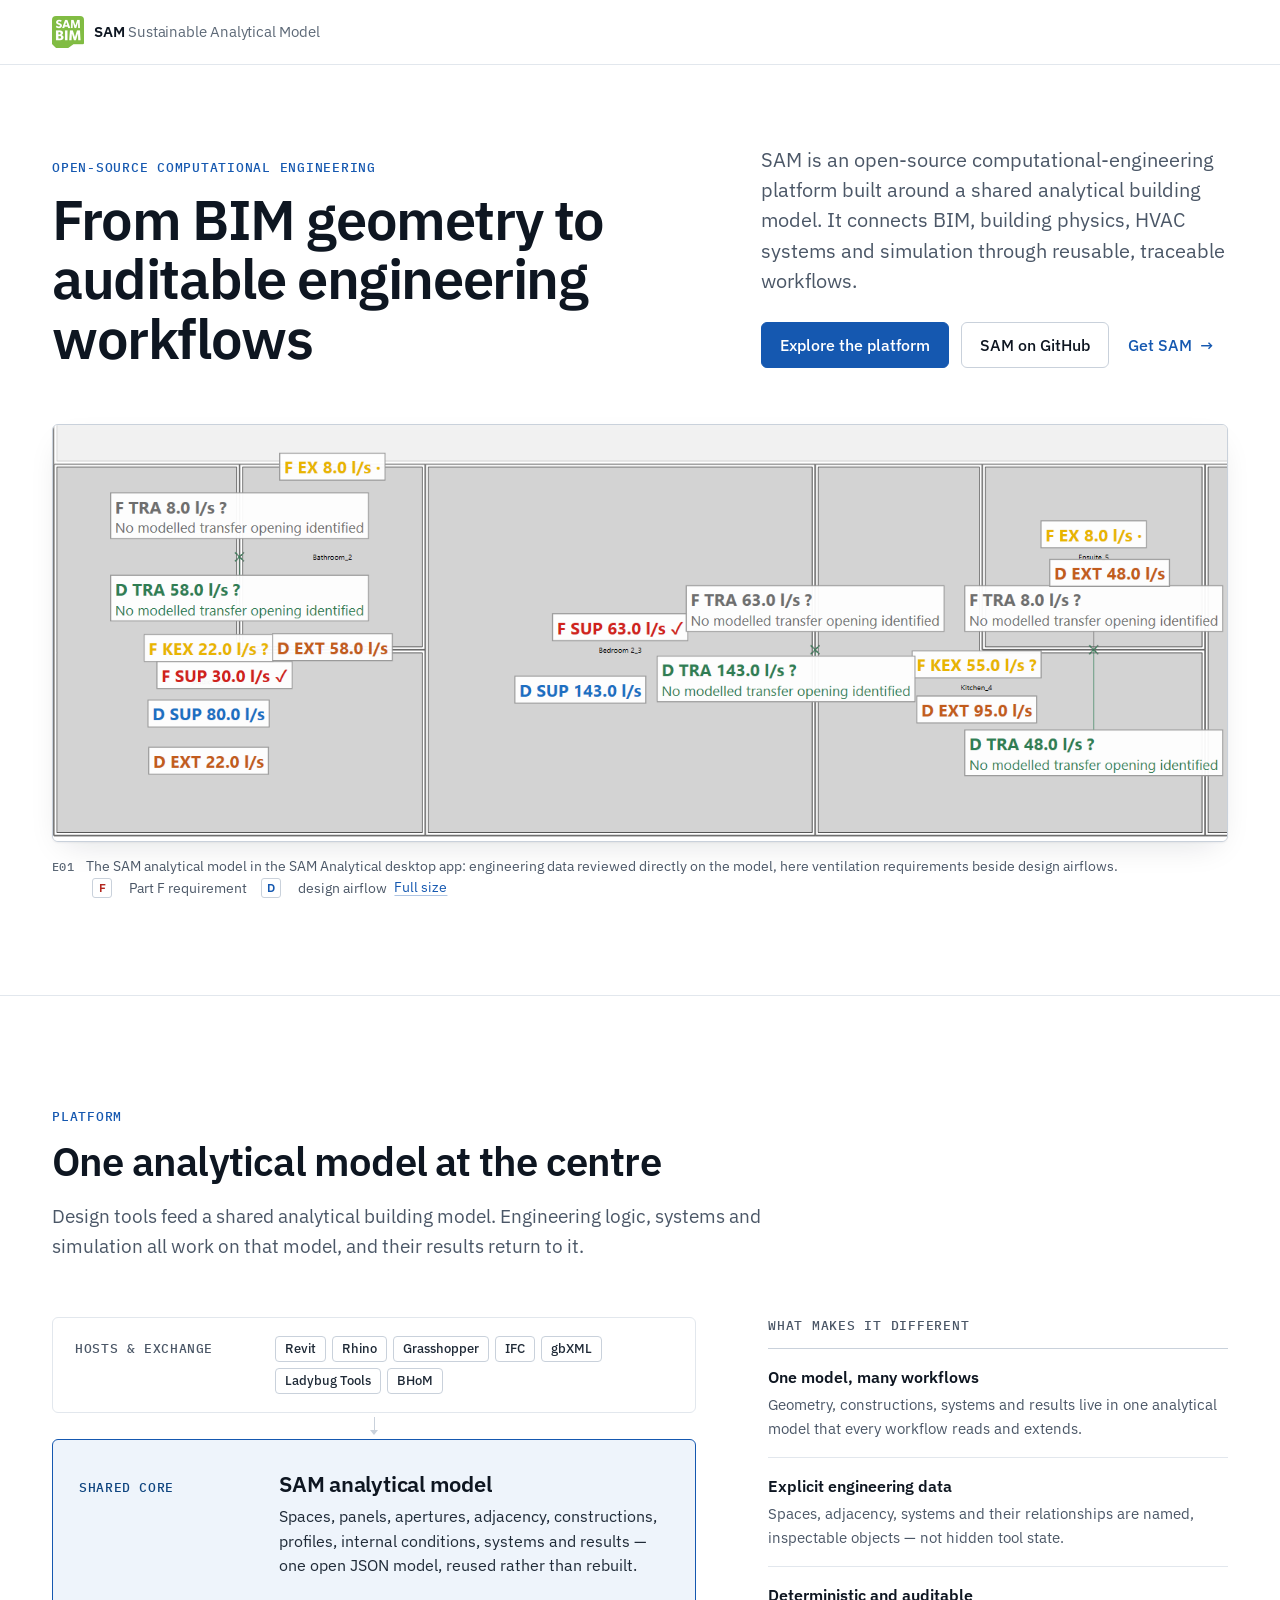
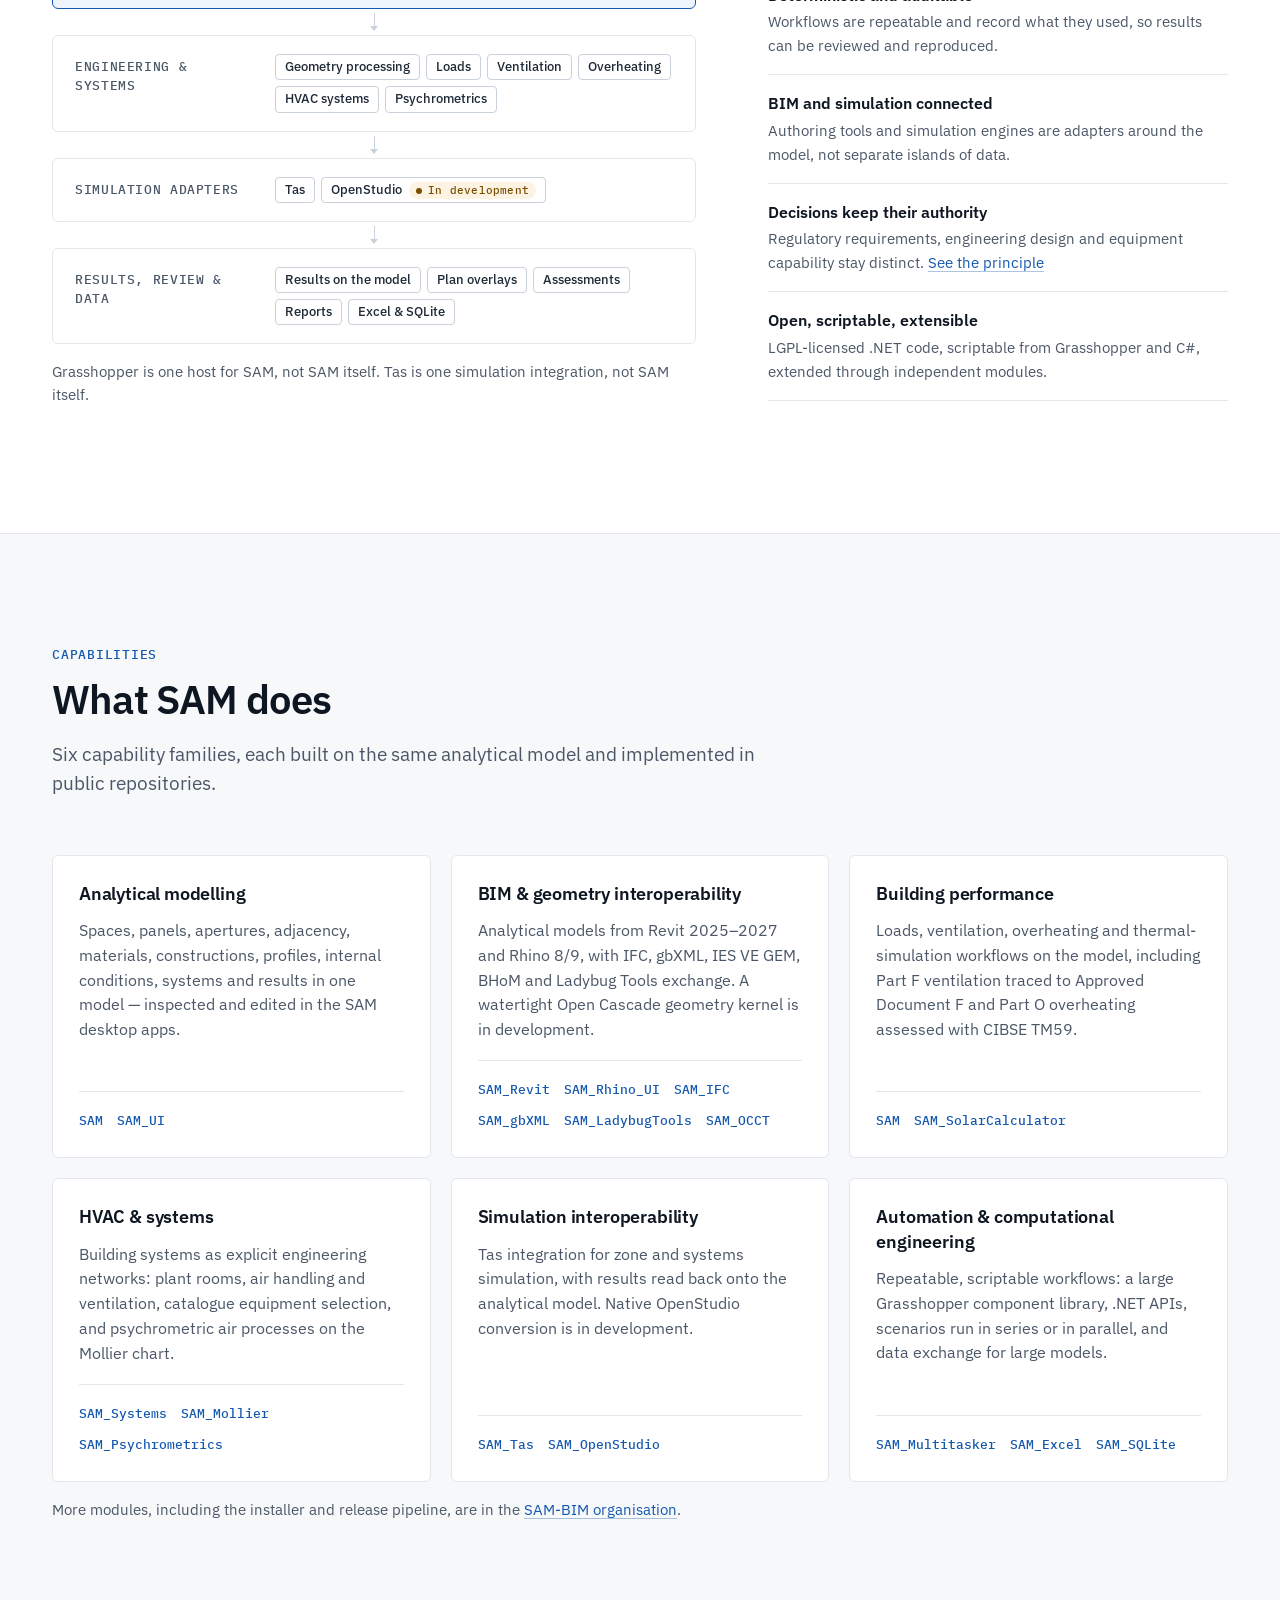
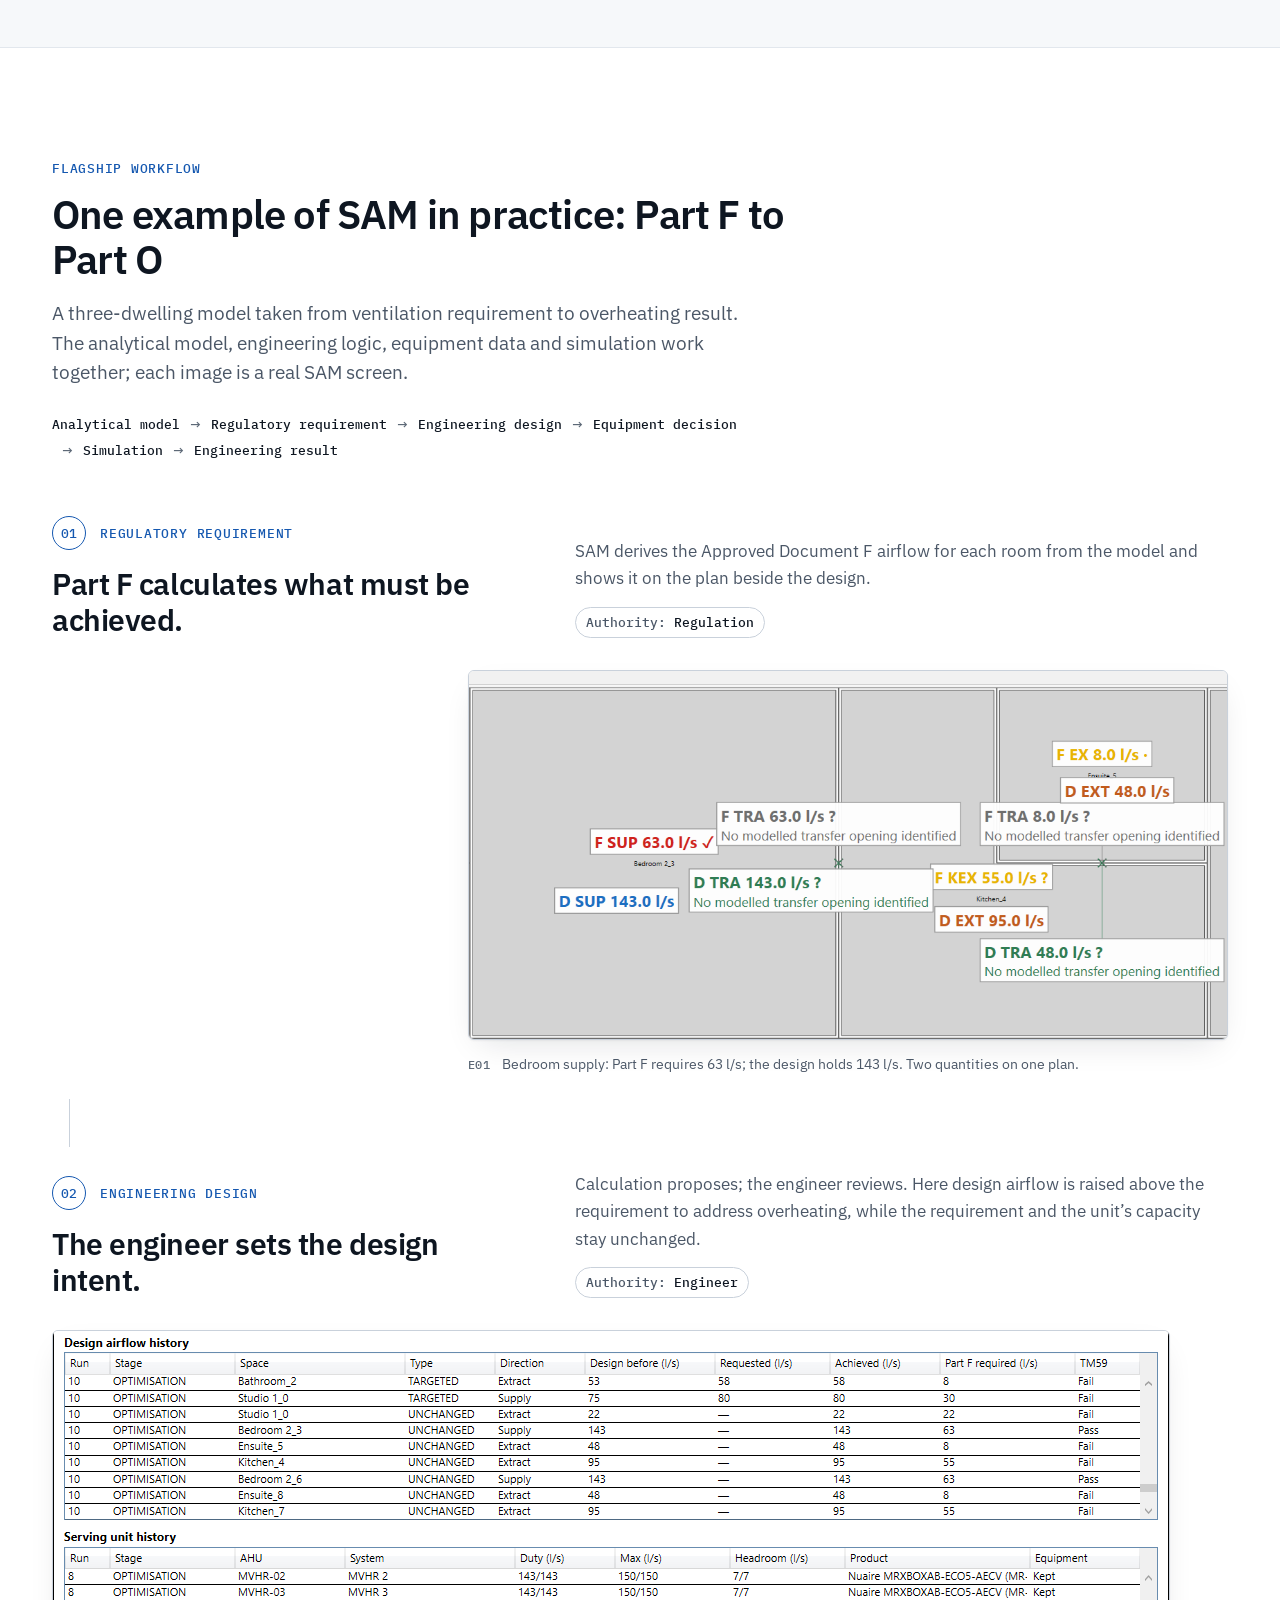
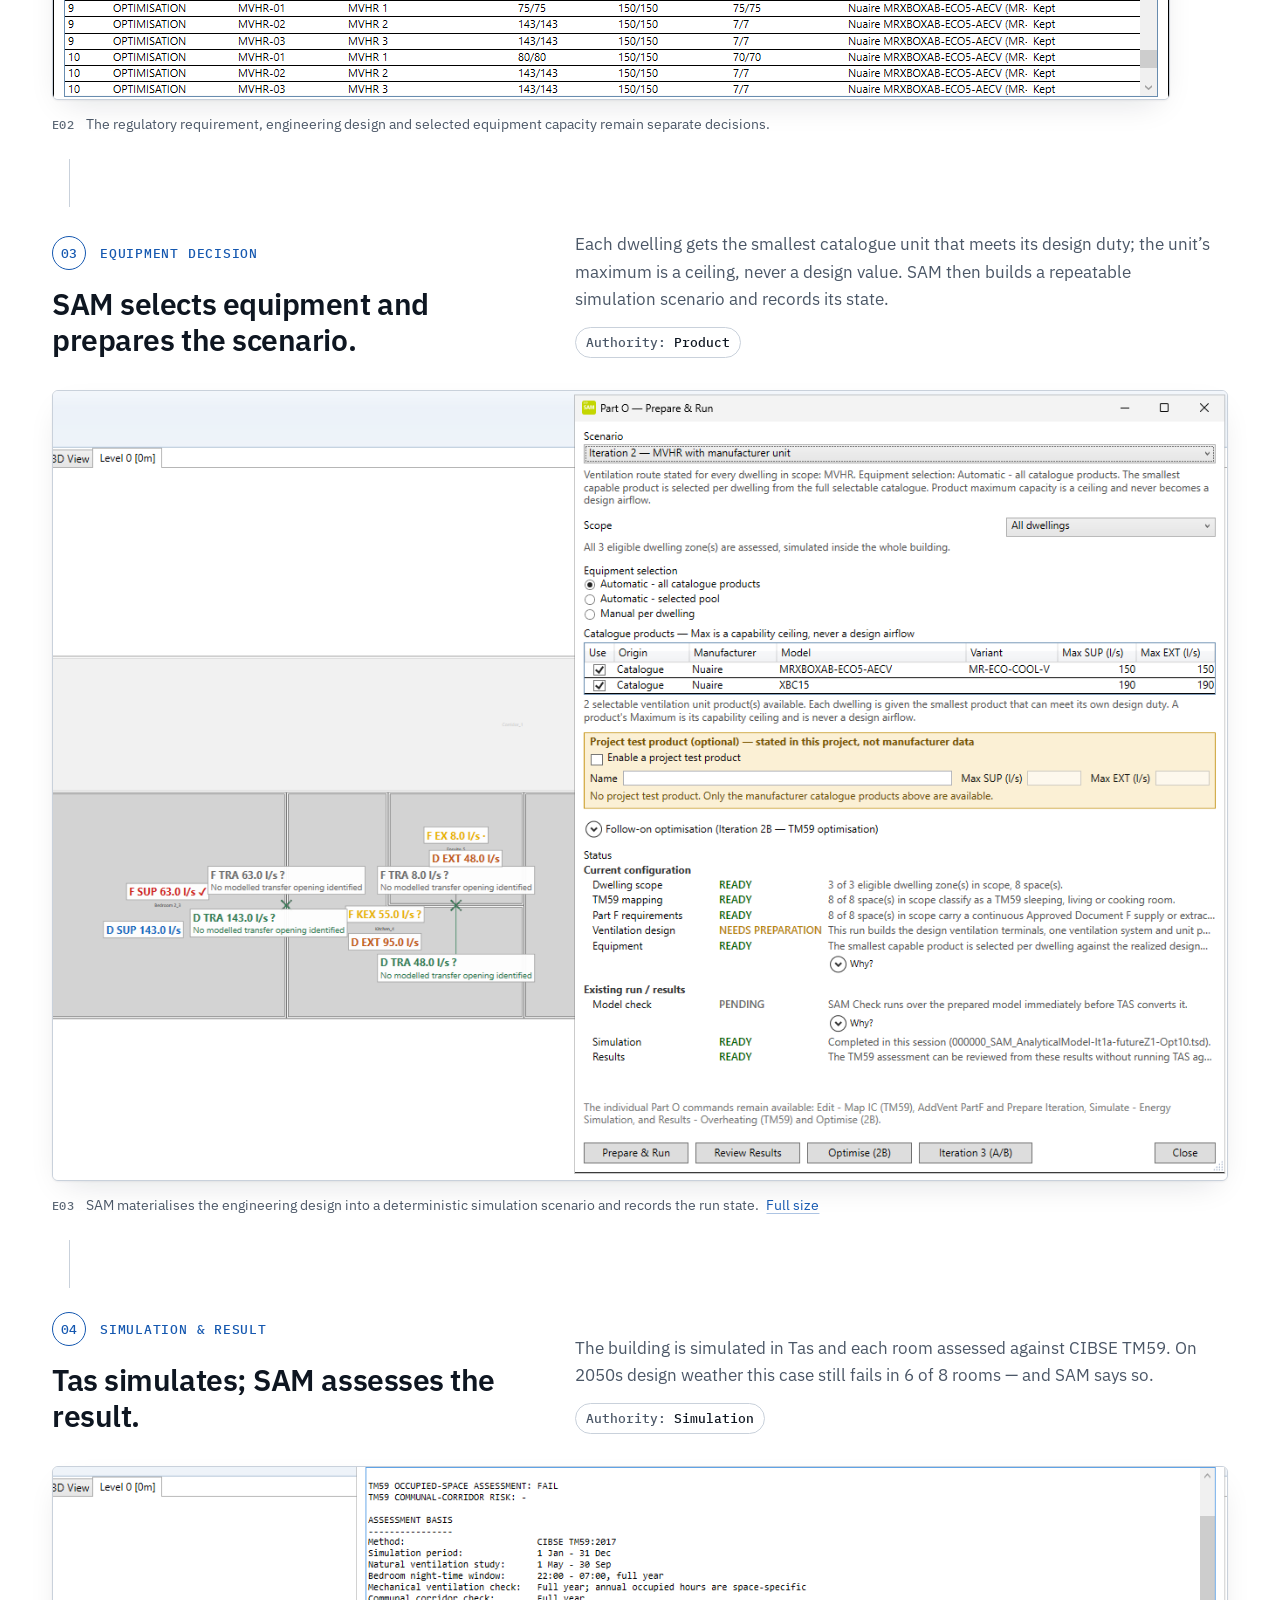
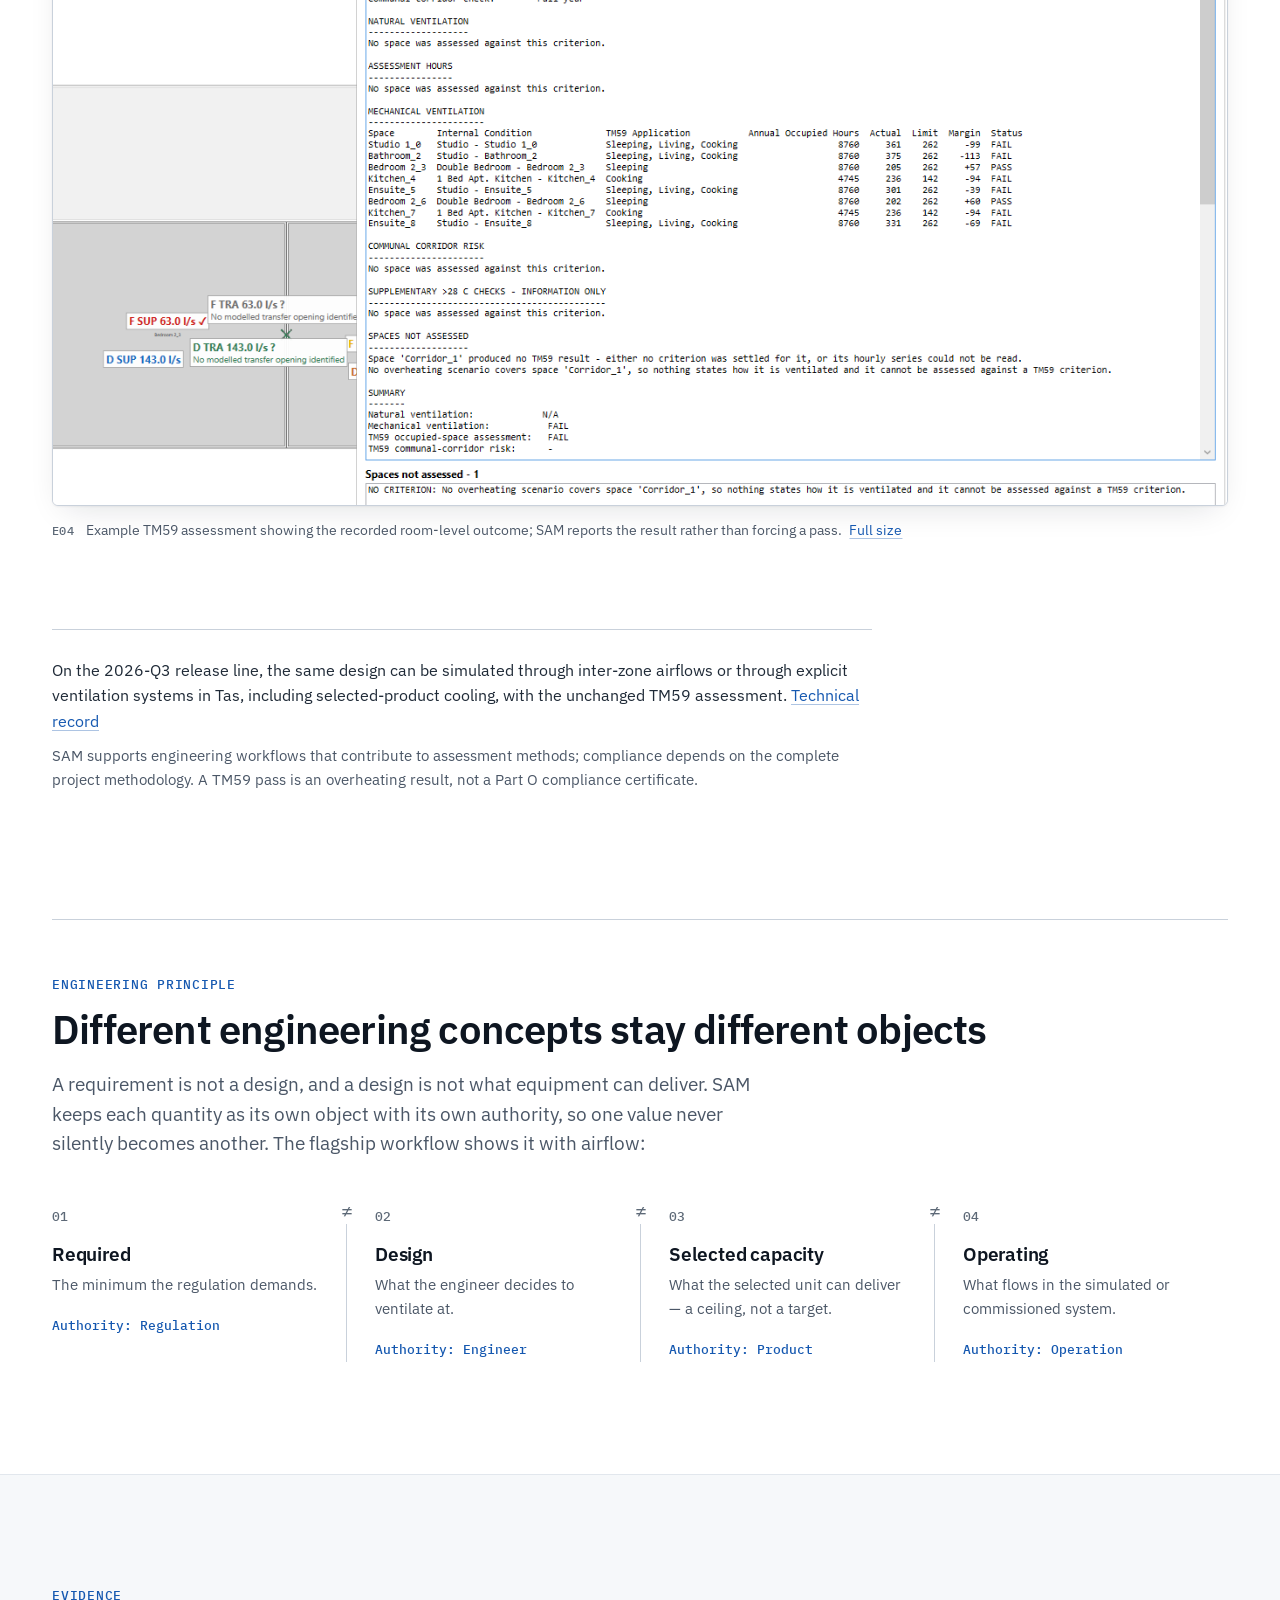
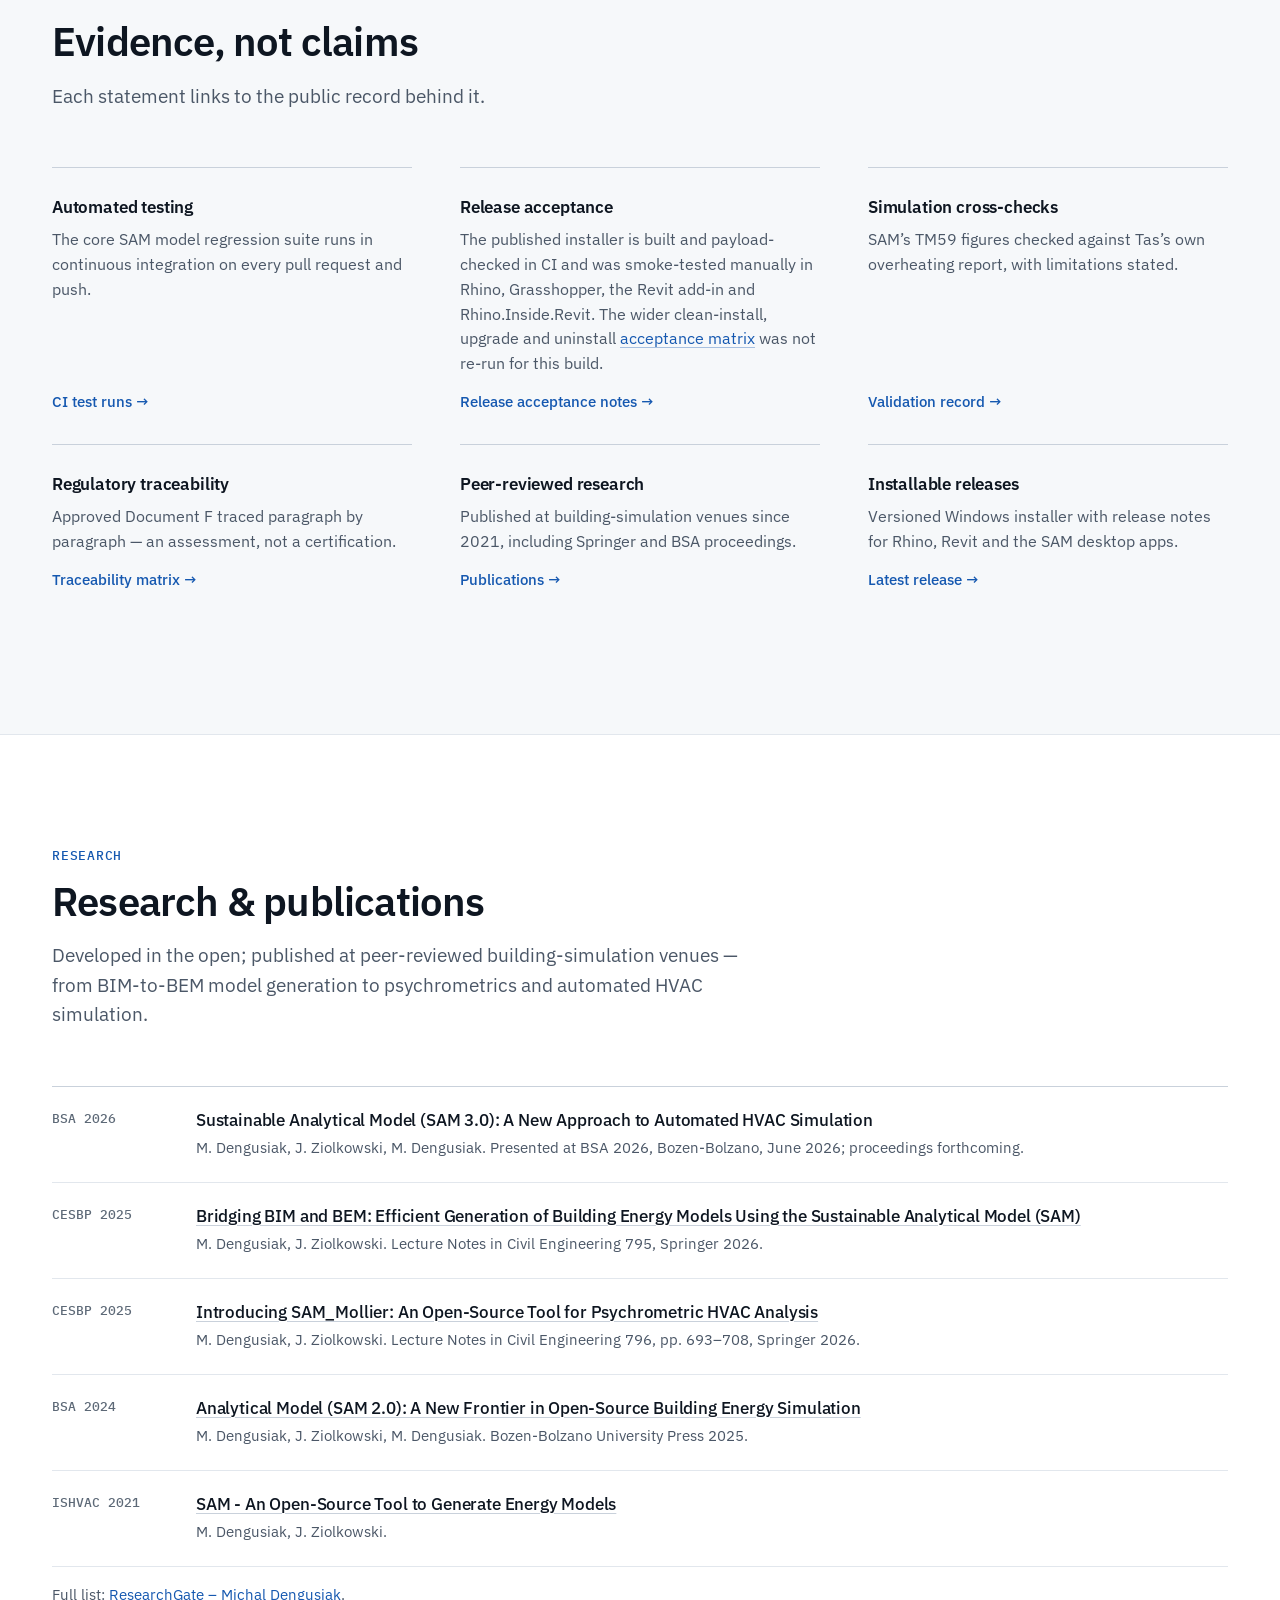
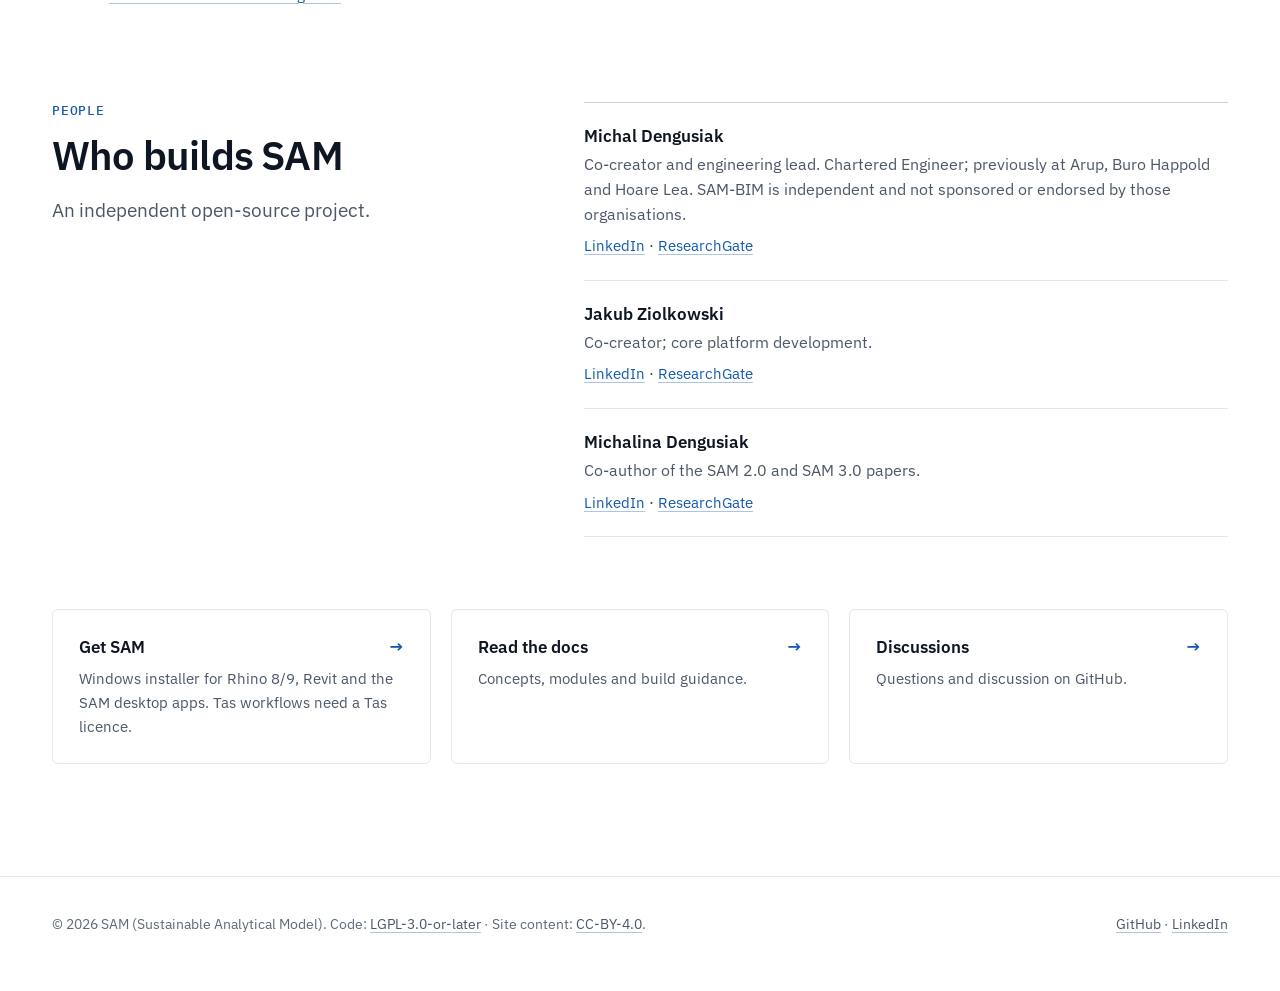
==== commit 628d89ce: "Align public claims with published release v20261006.1 - Remove the dead internal PROJECT_PROGRESS.m" ====
--- a/index.html
+++ b/index.html
@@ -120,7 +120,6 @@
         </div>
 
         <div class="platform">
-          <!-- ARCHITECTURE SLOT D1: replace this CSS architecture with the D1 platform diagram when it exists. -->
           <div>
             <div class="arch">
               <div class="tier">
@@ -179,7 +178,6 @@
           <article class="family">
             <h3>Analytical modelling</h3>
             <p>Spaces, panels, apertures, adjacency, materials, constructions, profiles, internal conditions, systems and results in one model &mdash; inspected and edited in the SAM desktop apps.</p>
-            <!-- EVIDENCE SLOT E06: assets/evidence/E06_SAM_Analytical_Model_Context.png -->
             <ul class="mods">
               <li><a href="https://github.com/SAM-BIM/SAM" target="_blank" rel="noopener noreferrer">SAM</a></li>
               <li><a href="https://github.com/SAM-BIM/SAM_UI" target="_blank" rel="noopener noreferrer">SAM_UI</a></li>
@@ -188,7 +186,6 @@
           <article class="family">
             <h3>BIM &amp; geometry interoperability</h3>
             <p>Analytical models from Revit 2025&ndash;2027 and Rhino 8/9, with IFC, gbXML, IES VE GEM, BHoM and Ladybug Tools exchange. A watertight Open Cascade geometry kernel is in development.</p>
-            <!-- EVIDENCE SLOT E09: assets/evidence/E09_SAM_Revit_Integration.png -->
             <ul class="mods">
               <li><a href="https://github.com/SAM-BIM/SAM_Revit" target="_blank" rel="noopener noreferrer">SAM_Revit</a></li>
               <li><a href="https://github.com/SAM-BIM/SAM_Rhino_UI" target="_blank" rel="noopener noreferrer">SAM_Rhino_UI</a></li>
@@ -209,8 +206,6 @@
           <article class="family">
             <h3>HVAC &amp; systems</h3>
             <p>Building systems as explicit engineering networks: plant rooms, air handling and ventilation, catalogue equipment selection, and psychrometric air processes on the Mollier chart.</p>
-            <!-- EVIDENCE SLOT E05: assets/evidence/E05_SAM_PartO_Iteration2B_Optimisation.png -->
-            <!-- EVIDENCE SLOT E07: assets/evidence/E07_SAM_AHU_Mollier.png -->
             <ul class="mods">
               <li><a href="https://github.com/SAM-BIM/SAM_Systems" target="_blank" rel="noopener noreferrer">SAM_Systems</a></li>
               <li><a href="https://github.com/SAM-BIM/SAM_Mollier" target="_blank" rel="noopener noreferrer">SAM_Mollier</a></li>
@@ -347,8 +342,6 @@
           <p class="muted">SAM supports engineering workflows that contribute to assessment methods; compliance depends on the complete project methodology. A TM59 pass is an overheating result, not a Part O compliance certificate.</p>
         </div>
 
-        <!-- VIDEO SLOT V1: ~3-minute flagship workflow video. Insert an embedded player here when V1 exists. -->
-
         <div id="principle" class="quantities">
           <span class="kicker">Engineering principle</span>
           <h2>Different engineering concepts stay different objects</h2>
@@ -394,14 +387,13 @@
         <div class="proof">
           <article class="proof-item">
             <h3>Automated testing</h3>
-            <p>Model, desktop-app, HVAC-systems and simulation regression suites run at each merged milestone.</p>
-            <a class="link arrow-r" href="https://github.com/SAM-BIM/SAM/blob/sow/2026-Q3/PROJECT_PROGRESS.md" target="_blank" rel="noopener noreferrer">Progress record </a>
+            <p>The core SAM model regression suite runs in continuous integration on every pull request and push.</p>
+            <a class="link arrow-r" href="https://github.com/SAM-BIM/SAM/actions/workflows/test.yml" target="_blank" rel="noopener noreferrer">CI test runs </a>
           </article>
           <article class="proof-item">
             <h3>Release acceptance</h3>
-            <p>Installers checked on real Rhino 8/9 and Revit 2025&ndash;2027 hosts against a documented acceptance matrix.</p>
-            <!-- EVIDENCE SLOT E08: assets/evidence/E08_SAM_Release_Validation_H1_H12.png -->
-            <a class="link arrow-r" href="https://github.com/SAM-BIM/SAM_Deploy/blob/sow/2026-Q3/RELEASE_VALIDATION.md" target="_blank" rel="noopener noreferrer">Acceptance record </a>
+            <p>The published installer is built and payload-checked in CI and was smoke-tested manually in Rhino, Grasshopper, the Revit add-in and Rhino.Inside.Revit. The wider clean-install, upgrade and uninstall <a href="https://github.com/SAM-BIM/SAM_Deploy/blob/sow/2026-Q3/RELEASE_VALIDATION.md" target="_blank" rel="noopener noreferrer">acceptance matrix</a> was not re-run for this build.</p>
+            <a class="link arrow-r" href="https://github.com/SAM-BIM/SAM_Deploy/releases/tag/v20261006.1" target="_blank" rel="noopener noreferrer">Release acceptance notes </a>
           </article>
           <article class="proof-item">
             <h3>Simulation cross-checks</h3>
